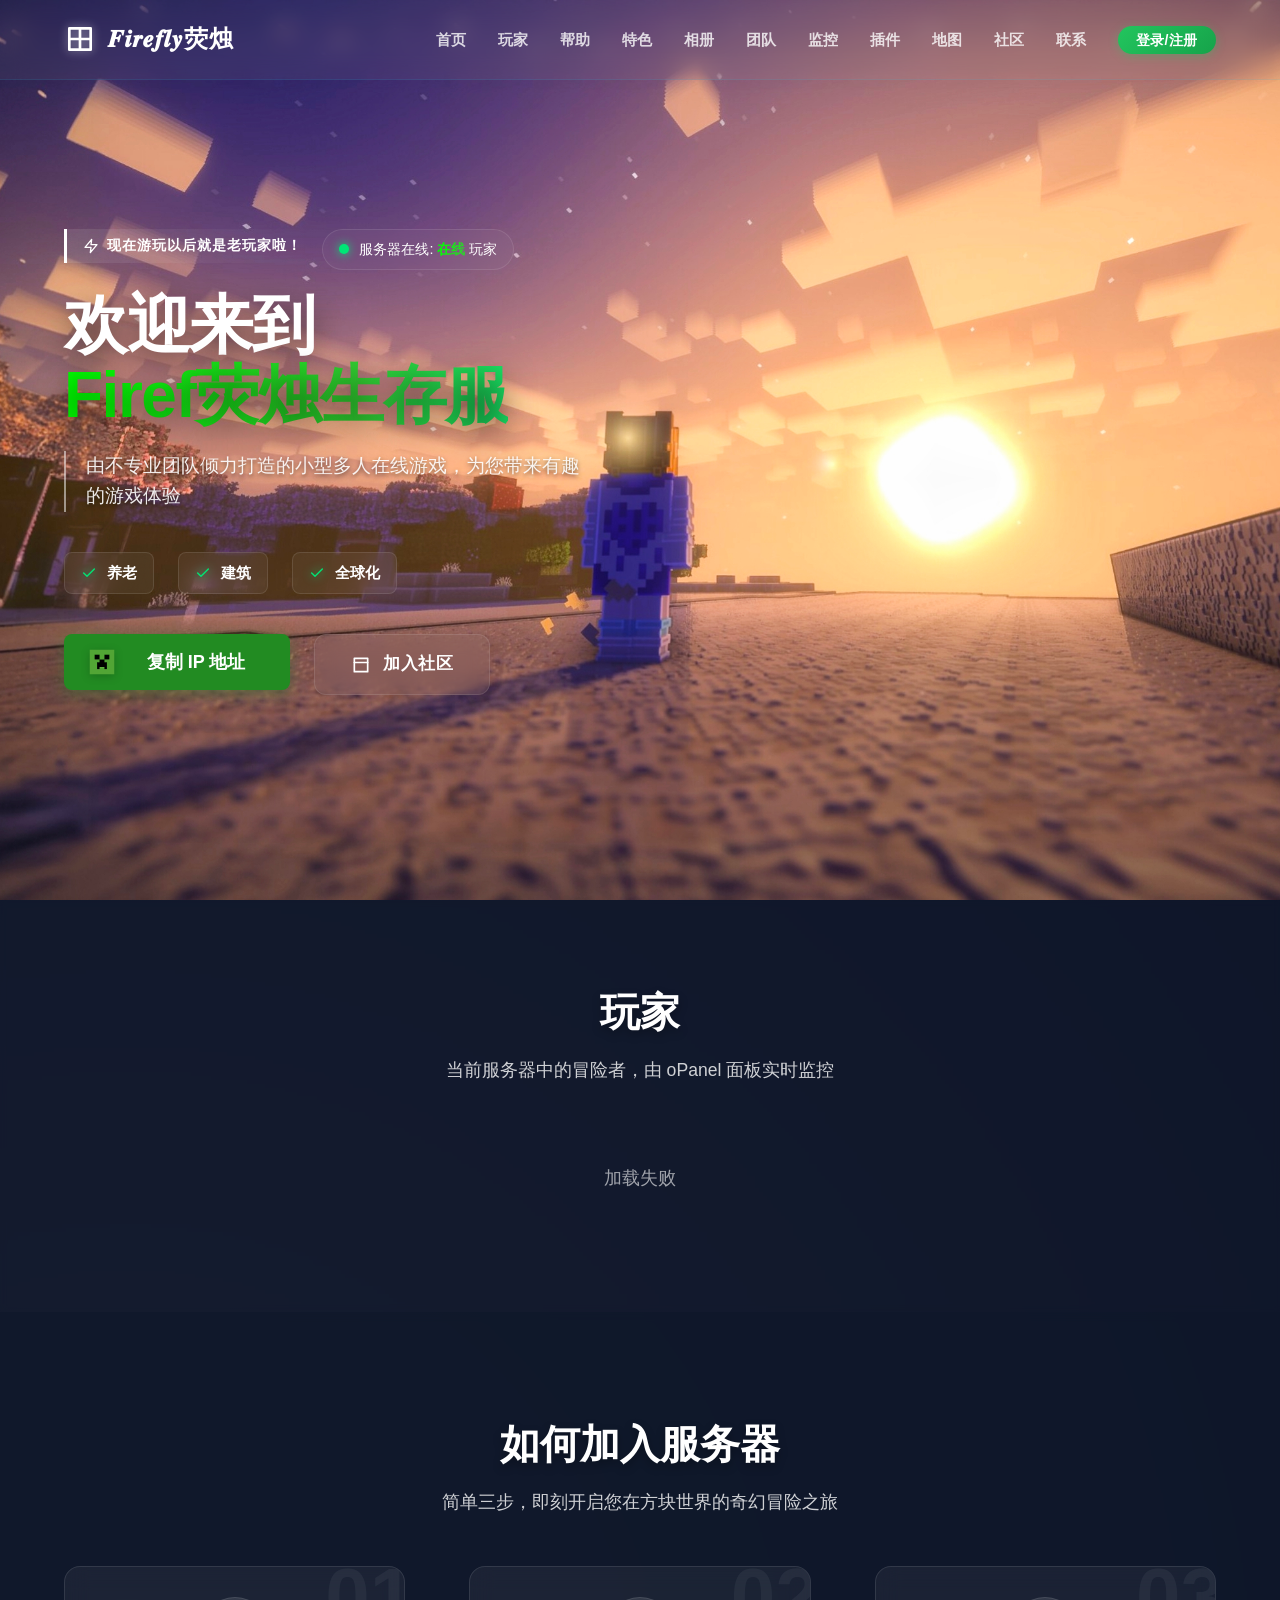
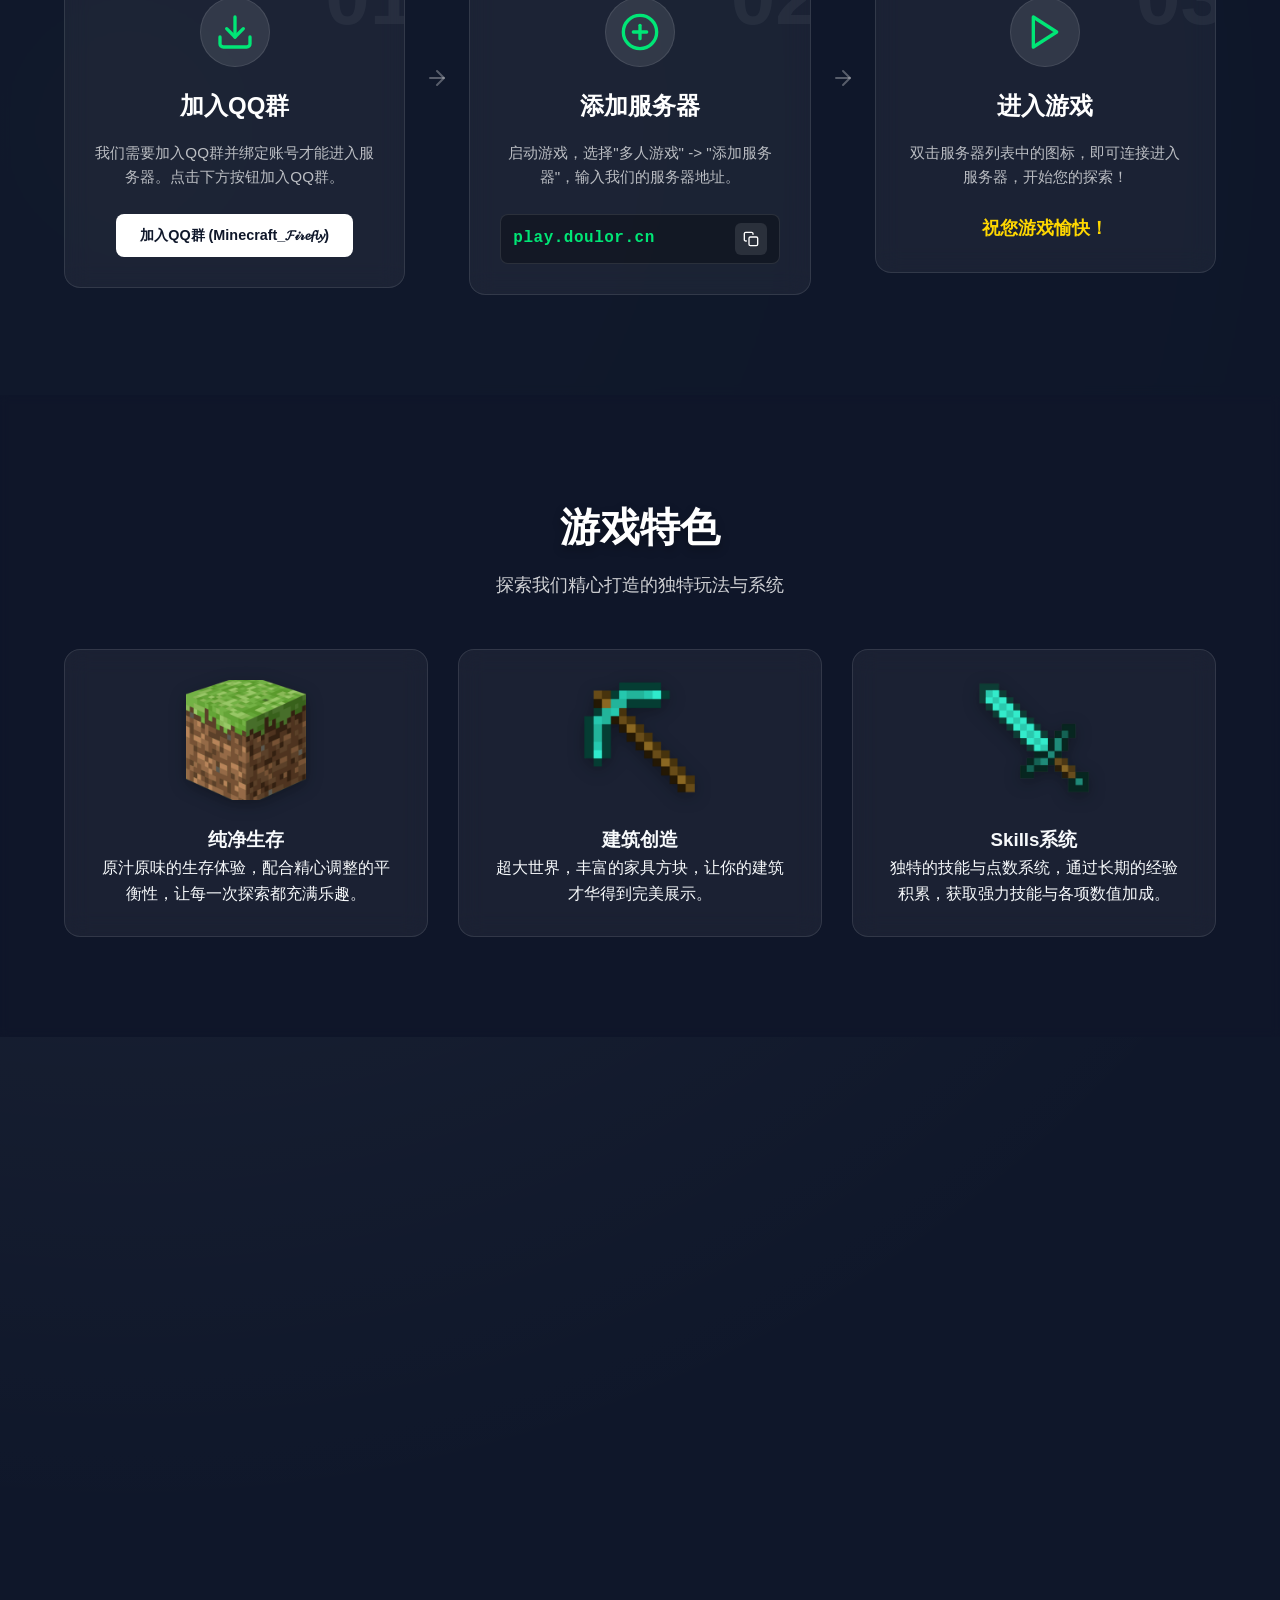
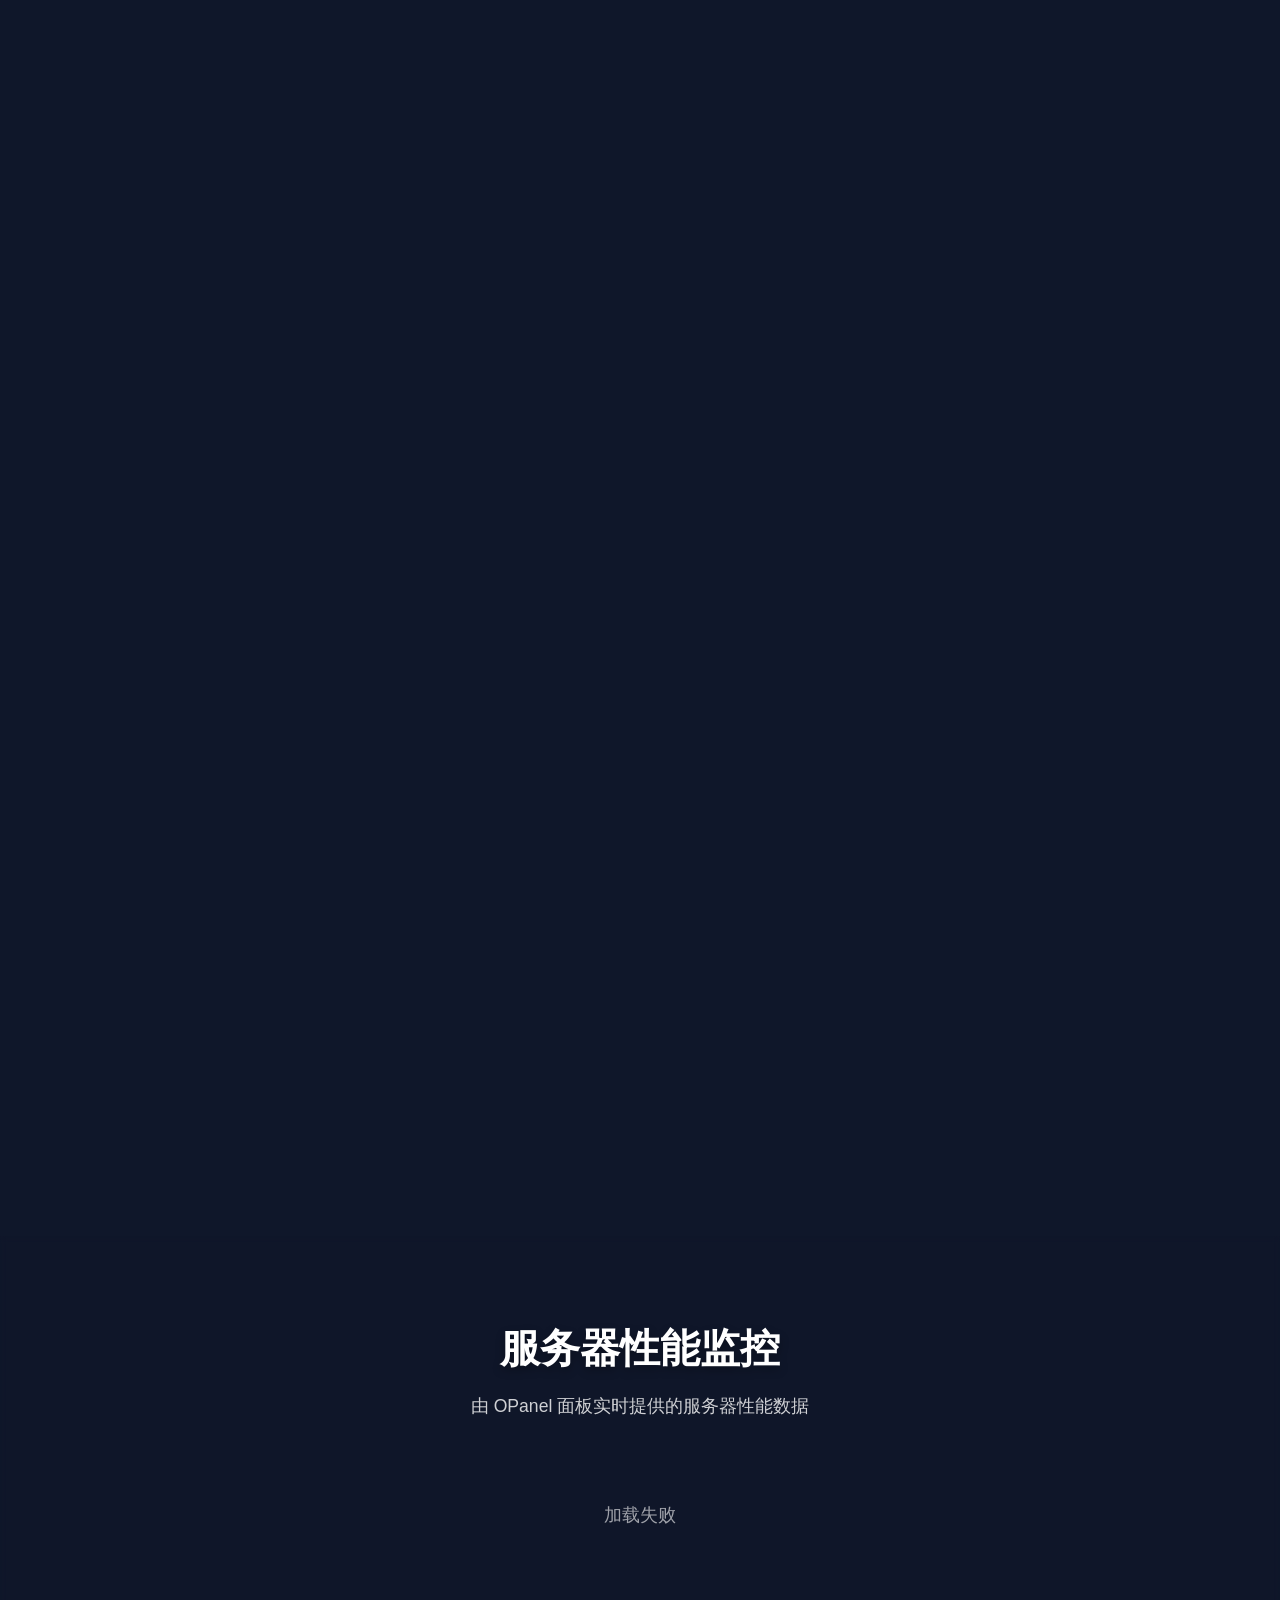
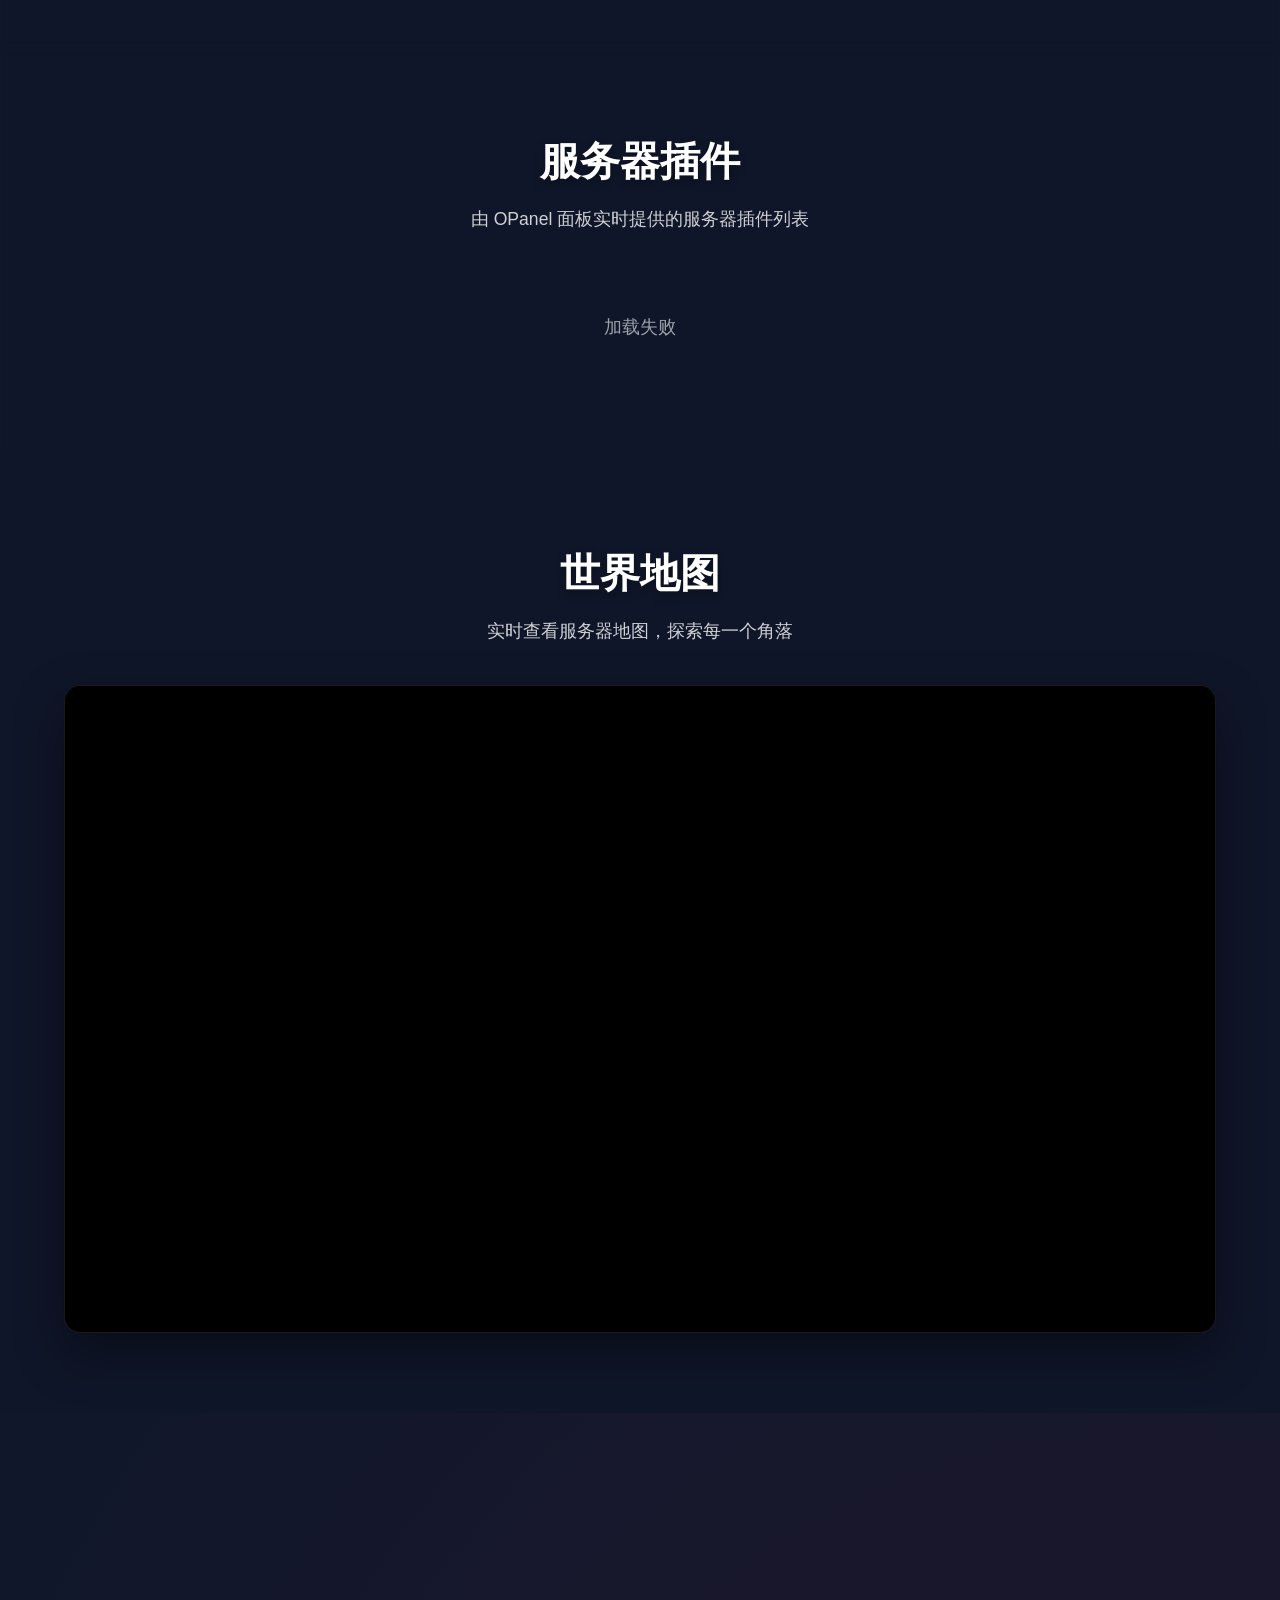
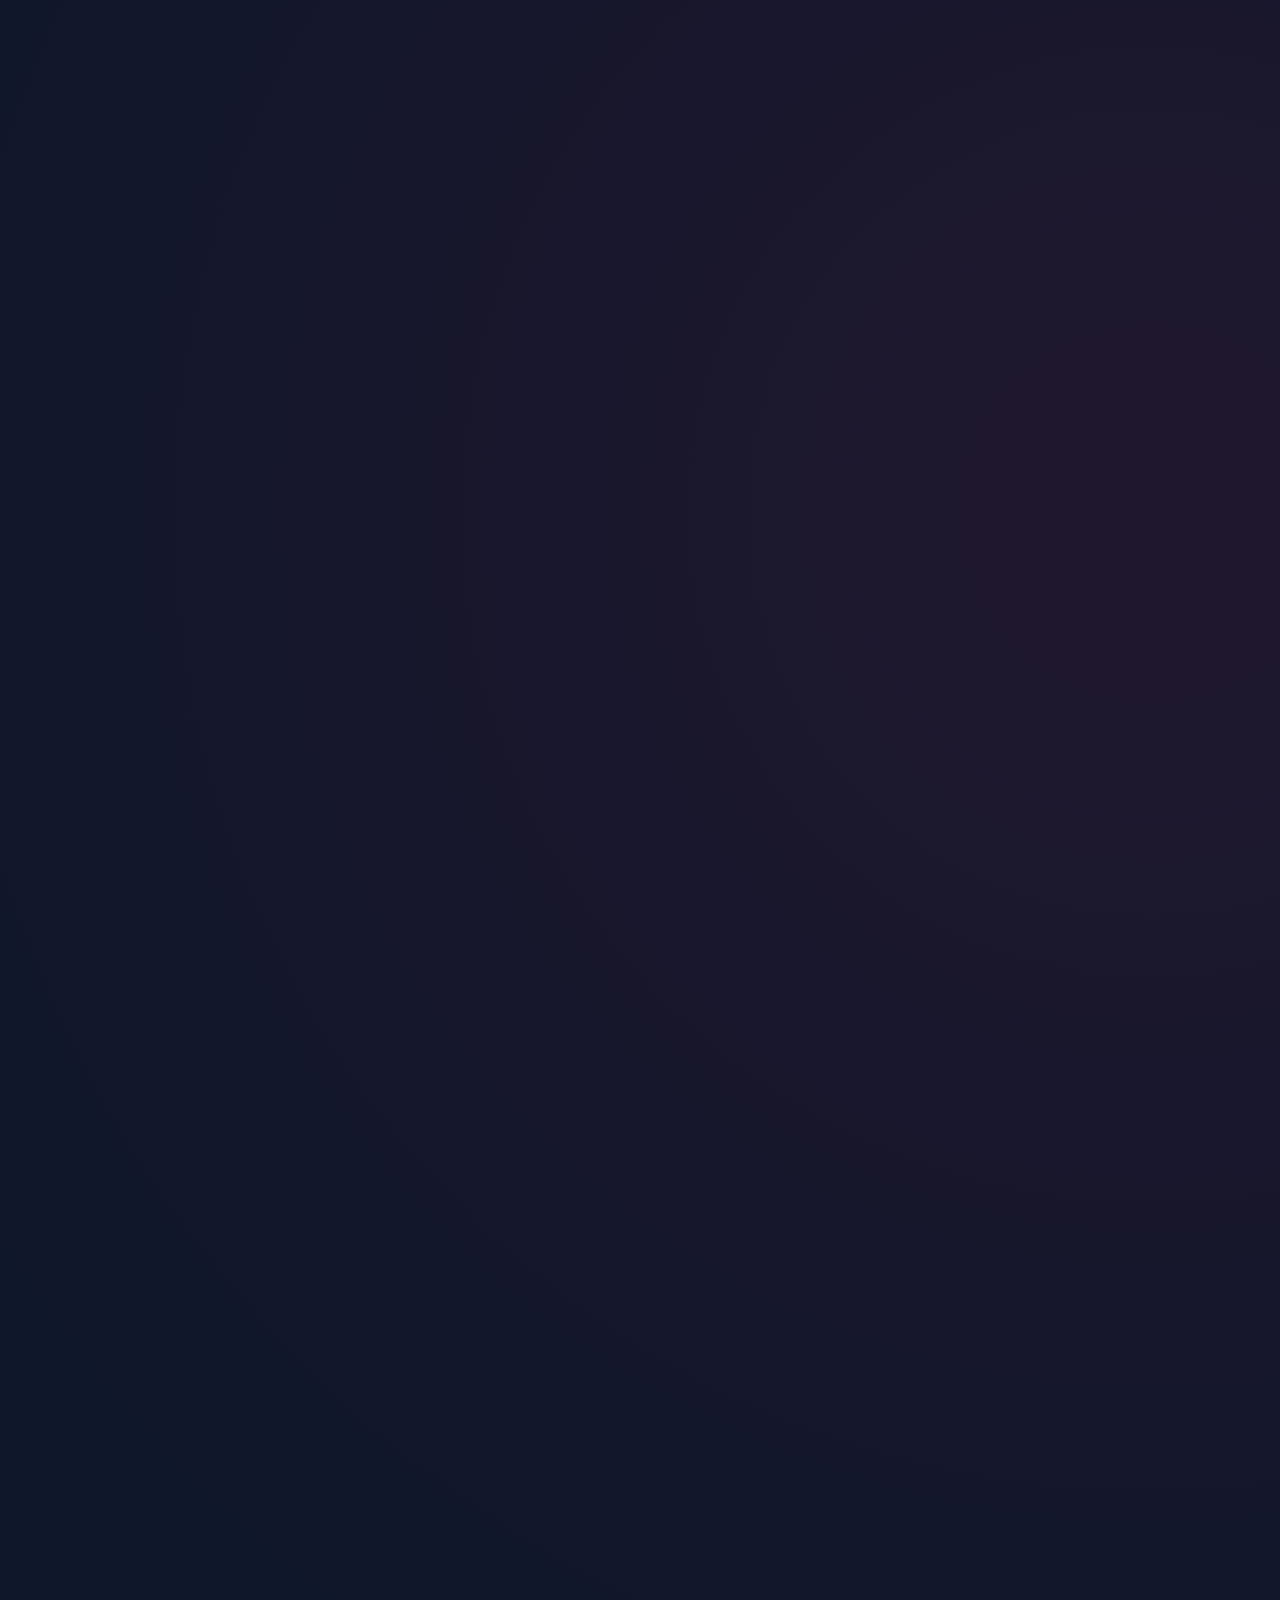
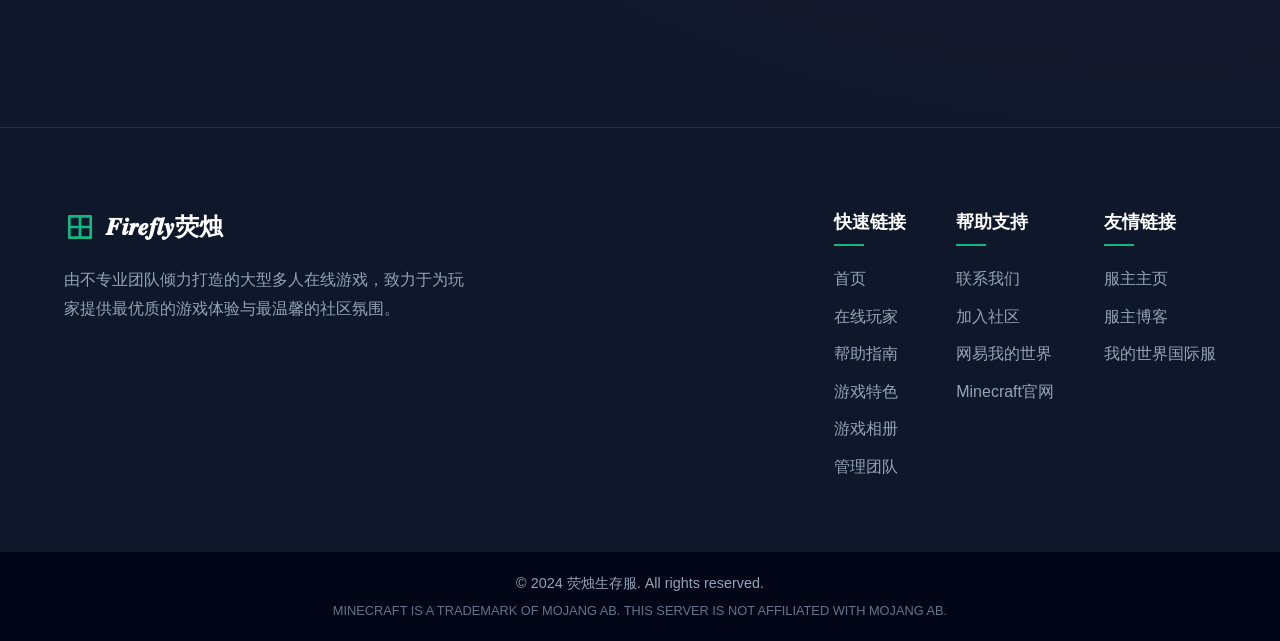
==== index.html @ 13a1450a "map" ====
<!DOCTYPE html>
<html lang="zh-CN">
<head>
    <meta charset="UTF-8">
    <meta name="viewport" content="width=device-width, initial-scale=1.0">
    <meta name="description" content="我的世界Firefly荧烛生存服 - 大型多人在线生存服务器，提供纯净生存、RPG冒险、建筑创造等多种玩法。稳定流畅，社区和谐，欢迎加入！Minecraft Survival Server.">
    <meta name="keywords" content="我的世界, Minecraft, 服务器, 生存服, RPG, 建筑, Firefly, MC, 游戏, 多人联机">
    <meta name="author" content="Firefly荧烛生存服团队">
    <meta name="robots" content="index, follow">
    <meta name="theme-color" content="#0f172a">

    <link rel="canonical" href="#">
    <!-- 二开请标注原作者小狐务器 -->
    <title>我的世界荧烛生存服 - 首页</title>
    <link rel="dns-prefetch" href="https://mc.163.com">
    <link rel="dns-prefetch" href="https://www.minecraft.net">
    <link rel="preload" href="style.css?v=2" as="style">
    <link rel="preload" href="script.js?v=2" as="script">
    <link rel="preload" href="./png/2025-10-09_13.22.19.jpg" as="image" fetchpriority="high">
    
    <link rel="stylesheet" href="style.css?v=2">
    
    <!-- Structured Data (JSON-LD) -->
    <script type="application/ld+json">
    {
      "@context": "https://schema.org",
      "@type": "VideoGame",
      "name": "我的世界Firefly荧烛生存服",
      "description": "大型多人在线生存服务器，提供纯净生存、RPG冒险、建筑创造等多种玩法。",
      "genre": ["Sandbox", "Survival", "RPG"],
      "gamePlatform": "PC",
      "applicationCategory": "Game",
      "operatingSystem": "Windows, macOS, Linux",
      "author": {
        "@type": "Organization",
        "name": "Firefly荧烛生存服团队",
        "url": "/"
      },
      "image": "./wj_Narcissa_3.png",
      "offers": {
        "@type": "Offer",
        "price": "0",
        "priceCurrency": "CNY",
        "availability": "https://schema.org/InStock"
      }
    }
    </script>
    <link rel="icon" type="image/svg+xml" href="data:image/svg+xml,<svg xmlns=%22http://www.w3.org/2000/svg%22 viewBox=%220 0 100 100%22><text y=%22.9em%22 font-size=%2290%22>🟩</text></svg>">
</head>
<body>
    <!-- SVG Sprite -->
    <svg xmlns="http://www.w3.org/2000/svg" style="display:none">
        <symbol id="icon-check" viewBox="0 0 24 24" fill="none" stroke="currentColor" stroke-width="2" stroke-linecap="round" stroke-linejoin="round"><path d="M20 6L9 17L4 12"/></symbol>
        <symbol id="icon-arrow-right" viewBox="0 0 24 24" fill="none" stroke="currentColor" stroke-width="2" stroke-linecap="round" stroke-linejoin="round"><path d="M5 12H19"/><path d="M12 5L19 12L12 19"/></symbol>
        <symbol id="icon-cube" viewBox="0 0 24 24" fill="none" stroke="currentColor" stroke-width="2" stroke-linecap="round" stroke-linejoin="round"><path d="M4 4H20V20H4V4Z"/><path d="M4 12H20"/><path d="M12 4V20"/></symbol>
    </svg>

    <!-- 导航栏 -->
    <nav class="navbar">
        <div class="container nav-container">
            <a href="#" class="logo" id="siteLogo">
                <svg class="logo-svg" width="32" height="32"><use href="#icon-cube"/></svg>
                <span class="logo-text">Firefly荧烛服务器</span>
            </a>
            
            <div class="hamburger">
                <span class="bar"></span>
                <span class="bar"></span>
                <span class="bar"></span>
            </div>

            <ul class="nav-links">
                <li><a href="#home">首页</a></li>
                <li><a href="#players">玩家</a></li>
                <li><a href="#help-docs">帮助</a></li>
                <li><a href="#features">特色</a></li>
                <li><a href="#gallery">相册</a></li>
                <li><a href="#team">团队</a></li>
                <li><a href="#monitor">监控</a></li>
                <li><a href="#plugins">插件</a></li>
                <li><a href="#world-map">地图</a></li>
                <li><a href="#community">社区</a></li>
                <li><a href="#contact">联系</a></li>
                <li><a href="javascript:void(0)" class="nav-register-btn" id="navRegisterBtn">登录/注册</a></li>
            </ul>
        </div>
    </nav>

    <!-- 区域 (首页) -->
    <header id="home" class="hero">
        <div class="container hero-container">
            <div class="hero-content">
                <!-- 顶部标签 -->
                <div class="hero-badge scroll-fade-up">
                    <svg width="16" height="16" viewBox="0 0 24 24" fill="none" xmlns="http://www.w3.org/2000/svg">
                        <path d="M13 2L3 14H12L11 22L21 10H12L13 2Z" stroke="currentColor" stroke-width="2" stroke-linecap="round" stroke-linejoin="round"/>
                    </svg>
                    现在游玩以后就是老玩家啦！
                </div>
                
                <!-- 在线状态指示器 (新增) -->
                <div class="server-status scroll-fade-up delay-200">
                    <span class="status-dot"></span>
                    <span class="status-text">服务器在线: <span class="highlight-green">加载中...</span> 玩家</span>
                </div>

                <!-- 主标题 -->
                <h1 class="scroll-fade-up delay-300">
                    欢迎来到<br>
                    <span class="highlight">Firefly荧烛生存服</span>
                </h1>
                
                <!-- 副标题 -->
                <p class="hero-subtitle scroll-fade-up delay-400">
                    由不专业团队倾力打造的小型多人在线游戏，为您带来有趣的游戏体验
                </p>

                <!-- 特性列表 -->
                <div class="hero-features scroll-fade-up delay-500">
                    <div class="h-feature"><svg width="16" height="16"><use href="#icon-check"/></svg>养老</div>
                    <div class="h-feature"><svg width="16" height="16"><use href="#icon-check"/></svg>建筑</div>
                    <div class="h-feature"><svg width="16" height="16"><use href="#icon-check"/></svg>全球化</div>
                </div>

                <!-- 按钮组 -->
                <div class="hero-buttons scroll-fade-up delay-600">
                    <input id="toggle" type="checkbox">
                    <label class="boton-minecraft" for="toggle">
                        <svg viewBox="0 0 32 32" height="24" width="24" xmlns="http://www.w3.org/2000/svg">
                            <path d="M30 2H2v28h28z" fill="#52a535"></path>
                            <path d="M24.4 13.2h-5.6v.47h5.6zm-5.6 8.4h-5.6v.47h5.6zm2.8 2.8h-2.8v.47h2.8zm-8.4 0h-2.8v.47h2.8zm0-11.2H7.6v.47h5.6z" fill="#86d562"></path>
                            <path d="M24.4 13.2V7.6h-5.6v5.6h-5.6V16h-2.8v8.4h2.8v-2.8h5.6v2.8h2.8V16h-2.8v-2.8zM13.2 7.6H7.6v5.6h5.6z"></path>
                            <path d="M24.4 7.6h-5.6v.47h5.6zm-5.6 5.6h-5.6v.47h5.6zm-5.6-5.6H7.6v.47h5.6zm0 8.4h-2.8v.47h2.8zm8.4 0h-2.8v.47h2.8z" fill="#2a641c"></path>
                        </svg>
                        <div class="texto-boton">
                            <span>复制 IP 地址</span>
                            <span>点击复制</span>
                            <span>已复制!</span>
                        </div>
                    </label>
                    <span id="server-ip">Play.Doulor.cn</span>
                    
                    <a href="#community" class="btn btn-secondary">
                        <svg width="20" height="20" viewBox="0 0 24 24" fill="none" stroke="currentColor" stroke-width="2" stroke-linecap="round" stroke-linejoin="round"><path d="M4 4H20V20H4V4Z"/><path d="M4 9H20"/></svg>
                        加入社区
                    </a>
                </div>
            </div>
        </div>
    </header>

    <!-- Players Section (来自 /open-api/players) -->
    <section id="players" class="server-info-section" data-bg="url('./png/background1.jpg')">
        <div class="container">
            <div class="section-header scroll-fade-up">
                <h2 class="section-title">玩家</h2>
                <p class="section-subtitle">当前服务器中的冒险者，由 oPanel 面板实时监控</p>
            </div>

            <div class="players-grid" id="playersGrid">
                <!-- 由 JavaScript 动态渲染 -->
                <div class="players-loading">加载中...</div>
            </div>
        </div>
    </section>


    <!-- Help Docs Section (How to Join) -->
    <section id="help-docs" class="help-section" data-bg="url('./png/9cca3afcca8c0a79eac6a39aad5d65ec.jpg')">
        <div class="container">
            <div class="section-header scroll-fade-up">
                <h2 class="section-title">如何加入服务器</h2>
                <p class="section-subtitle">简单三步，即刻开启您在方块世界的奇幻冒险之旅</p>
            </div>

            <div class="steps-container">
                <!-- Step 1 -->
                <div class="step-card scroll-fade-up delay-100">
                    <div class="step-number">01</div>
                    <div class="step-icon">
                        <svg width="40" height="40" viewBox="0 0 24 24" fill="none" xmlns="http://www.w3.org/2000/svg">
                            <path d="M21 15V19C21 19.5304 20.7893 20.0391 20.4142 20.4142C20.0391 20.7893 19.5304 21 19 21H5C4.46957 21 3.96086 20.7893 3.58579 20.4142C3.21071 20.0391 3 19.5304 3 19V15" stroke="currentColor" stroke-width="2" stroke-linecap="round" stroke-linejoin="round"/>
                            <path d="M7 10L12 15L17 10" stroke="currentColor" stroke-width="2" stroke-linecap="round" stroke-linejoin="round"/>
                            <path d="M12 15V3" stroke="currentColor" stroke-width="2" stroke-linecap="round" stroke-linejoin="round"/>
                        </svg>
                    </div>
                    <h3 class="step-title">加入QQ群</h3>
                    <p class="step-desc">我们需要加入QQ群并绑定账号才能进入服务器。点击下方按钮加入QQ群。</p>
                    <a href="#" class="btn-step">加入QQ群 (Minecraft_𝓕𝒾𝓇𝓮𝓯𝓵𝔂)</a>
                </div>

                <!-- Arrow 1 -->
                <div class="step-arrow scroll-fade-up delay-200"><svg width="24" height="24"><use href="#icon-arrow-right"/></svg></div>

                <!-- Step 2 -->
                <div class="step-card scroll-fade-up delay-300">
                    <div class="step-number">02</div>
                    <div class="step-icon">
                        <svg width="40" height="40" viewBox="0 0 24 24" fill="none" xmlns="http://www.w3.org/2000/svg">
                            <path d="M12 22C17.5228 22 22 17.5228 22 12C22 6.47715 17.5228 2 12 2C6.47715 2 2 6.47715 2 12C2 17.5228 6.47715 22 12 22Z" stroke="currentColor" stroke-width="2" stroke-linecap="round" stroke-linejoin="round"/>
                            <path d="M12 8V16" stroke="currentColor" stroke-width="2" stroke-linecap="round" stroke-linejoin="round"/>
                            <path d="M8 12H16" stroke="currentColor" stroke-width="2" stroke-linecap="round" stroke-linejoin="round"/>
                        </svg>
                    </div>
                    <h3 class="step-title">添加服务器</h3>
                    <p class="step-desc">启动游戏，选择“多人游戏” -> “添加服务器”，输入我们的服务器地址。</p>
                    <div class="server-address-box">
                        <span id="help-ip">Play.Doulor.cn</span>
                        <button class="copy-btn">
                            <svg width="16" height="16" viewBox="0 0 24 24" fill="none" xmlns="http://www.w3.org/2000/svg">
                                <rect x="9" y="9" width="13" height="13" rx="2" ry="2" stroke="currentColor" stroke-width="2" stroke-linecap="round" stroke-linejoin="round"/>
                                <path d="M5 15H4C3.46957 15 2.96086 14.7893 2.58579 14.4142C2.21071 14.0391 2 13.5304 2 13V4C2 3.46957 2.21071 2.96086 2.58579 2.58579C2.96086 2.21071 3.46957 2 4 2H13C13.5304 2 14.0391 2.21071 14.4142 2.58579C14.7893 2.96086 15 3.46957 15 4V5" stroke="currentColor" stroke-width="2" stroke-linecap="round" stroke-linejoin="round"/>
                            </svg>
                        </button>
                    </div>
                </div>

                <!-- Arrow 2 -->
                <div class="step-arrow scroll-fade-up delay-400"><svg width="24" height="24"><use href="#icon-arrow-right"/></svg></div>

                <!-- Step 3 -->
                <div class="step-card scroll-fade-up delay-500">
                    <div class="step-number">03</div>
                    <div class="step-icon">
                        <svg width="40" height="40" viewBox="0 0 24 24" fill="none" xmlns="http://www.w3.org/2000/svg">
                            <path d="M5 3L19 12L5 21V3Z" stroke="currentColor" stroke-width="2" stroke-linecap="round" stroke-linejoin="round"/>
                        </svg>
                    </div>
                    <h3 class="step-title">进入游戏</h3>
                    <p class="step-desc">双击服务器列表中的图标，即可连接进入服务器，开始您的探索！</p>
                    <span class="highlight-text">祝您游戏愉快！</span>
                </div>
            </div>
        </div>
    </section>

    <!-- Server Features Section -->
    <section id="features" class="features-section" data-bg="url('./png/7649e2dbc7044ee71743022dd2d51701.jpg')">
        <div class="container">
            <div class="section-header scroll-fade-up">
                <h2 class="section-title">游戏特色</h2>
                <p class="section-subtitle">探索我们精心打造的独特玩法与系统</p>
            </div>

            <div class="features-grid">
                <!-- Feature 1 -->
                <div class="feature-card scroll-fade-up delay-100">
                    <div class="feature-icon-wrapper">
                        <img src="[data-uri]" data-src="./egg/002.png" alt="生存冒险" class="feature-icon" loading="lazy">
                    </div>
                    <h3>纯净生存</h3>
                    <p>原汁原味的生存体验，配合精心调整的平衡性，让每一次探索都充满乐趣。</p>
                </div>

                <!-- Feature 2 -->
                <div class="feature-card scroll-fade-up delay-200">
                    <div class="feature-icon-wrapper">
                        <img src="[data-uri]" data-src="./egg/003.png" alt="RPG系统" class="feature-icon" loading="lazy">
                    </div>
                    <h3>RPG系统</h3>
                    <p>独特的职业与技能系统，挑战强大的副本BOSS，获取传说级装备。</p>
                </div>

                <!-- Feature 3 -->
                <div class="feature-card scroll-fade-up delay-300">
                    <div class="feature-icon-wrapper">
                        <img src="[data-uri]" data-src="./egg/001.png" alt="建筑创造" class="feature-icon" loading="lazy">
                    </div>
                    <h3>建筑创造</h3>
                    <p>超大领地保护，丰富的装饰性方块，让你的建筑才华得到完美展示。</p>
                </div>
            </div>
        </div>
    </section>
    <!-- Server Gallery Section -->
    <section id="gallery" class="gallery-section" data-bg="url('./png/f5ea0ca06bf5ac36704b7277536ab53d.jpg')">
        <div class="container">
            <div class="section-header scroll-fade-up">
                <h2 class="section-title">游戏截图</h2>
                <p class="section-subtitle">每一帧都是壁纸，记录我们在服务器的点点滴滴</p>
            </div>

            <div class="gallery-carousel-container">
                <div class="gallery-carousel-wrapper" id="galleryWrapper">
                    <img id="galleryImage" class="gallery-active-image" src="[data-uri]" data-src="./png/f5ea0ca06bf5ac36704b7277536ab53d.jpg" alt="Gallery Display" decoding="async">
                </div>
                
                <div class="gallery-controls">
                    <div class="gallery-text-content">
                        <p id="galleryDescription">建造庞大的定居点或简朴的土屋。这个世界由你尽情创造！</p>
                    </div>
                    <div class="gallery-nav-buttons">
                        <button class="nav-btn prev-btn" id="prevBtn">
                            <svg viewBox="0 0 24 24" width="24" height="24">
                                <path fill="currentColor" d="M20 11H7.83l5.59-5.59L12 4l-8 8 8 8 1.41-1.41L7.83 13H20v-2z"/>
                            </svg>
                        </button>
                        <button class="nav-btn next-btn" id="nextBtn">
                            <svg viewBox="0 0 24 24" width="24" height="24">
                                <path fill="currentColor" d="M12 4l-1.41 1.41L16.17 11H4v2h12.17l-5.58 5.59L12 20l8-8z"/>
                            </svg>
                        </button>
                    </div>
                </div>
            </div>
        </div>
    </section>

    <!-- Server Team Section -->
    <section id="team" class="team-section" data-bg="url('./png/achXdg.jpg')">
        <div class="container">
            <div class="section-header scroll-fade-up">
                <h2 class="section-title">管理团队</h2>
                <p class="section-subtitle">不专业的运营团队，致力于为您提供能玩的游戏体验</p>
            </div>

            <div class="team-carousel-container scroll-fade-up delay-200">
                <div class="team-carousel-wrapper" id="teamWrapper">
                    <!-- Team Member 1 -->
                    <div class="team-card">
                        <div class="team-avatar">
                            <img src="[data-uri]" data-src="./egg/cat.jpg" alt="服主头像" loading="lazy">
                        </div>
                        <h3 class="team-name">服主</h3>
                        <p class="team-role">Server Owner</p>
                        <p class="team-desc">负责服务器整体规划与运营，确保服务器长期稳定运行。</p>
                        <a href="#" class="team-contact-btn">联系我</a>
                    </div>
                    <!-- Team Member 2 -->
                    <div class="team-card">
                        <div class="team-avatar">
                            <img src="[data-uri]" data-src="./egg/cat2.jpg" alt="技术管理头像" loading="lazy">
                        </div>
                        <h3 class="team-name">技术管理</h3>
                        <p class="team-role">Technical Admin</p>
                        <p class="team-desc">负责插件配置、Bug修复及服务器性能优化。</p>
                        <a href="#" class="team-contact-btn">联系我</a>
                    </div>
                    <!-- Team Member 3 -->
                    <div class="team-card">
                        <div class="team-avatar">
                            <img src="[data-uri]" data-src="./egg/cat3.jpg" alt="社区巡查头像" loading="lazy">
                        </div>
                        <h3 class="team-name">社区巡查</h3>
                        <p class="team-role">Moderator</p>
                        <p class="team-desc">维护游戏秩序，处理玩家纠纷，营造良好社区氛围。</p>
                        <a href="#" class="team-contact-btn">联系我</a>
                    </div>
                    <!-- Team Member 4 -->
                    <div class="team-card">
                        <div class="team-avatar">
                            <img src="[data-uri]" data-src="./egg/dsb.JPG" alt="建筑师头像" loading="lazy">
                        </div>
                        <h3 class="team-name">建筑师</h3>
                        <p class="team-role">Builder</p>
                        <p class="team-desc">负责主城及公共设施的建筑设计与搭建。</p>
                        <a href="#" class="team-contact-btn">联系我</a>
                    </div>
                    <!-- Team Member 5-->
                    <div class="team-card">
                        <div class="team-avatar">
                            <img src="[data-uri]" data-src="./egg/dsb2.jpg" alt="外挂巡查头像" loading="lazy">
                        </div>
                        <h3 class="team-name">外挂巡查</h3>
                        <p class="team-role">Externals</p>
                        <p class="team-desc">专门负责巡查玩家是否使用外挂，确保游戏公平性。</p>
                        <a href="#" class="team-contact-btn">联系我</a>
                    </div>
                </div>
            </div>
        </div>
    </section>



    <!-- Monitor Section -->
    <section id="monitor" class="server-info-section" data-bg="url('./png/background1.jpg')">
        <div class="container">
            <div class="section-header scroll-fade-up">
                <h2 class="section-title">服务器性能监控</h2>
                <p class="section-subtitle">由 OPanel 面板实时提供的服务器性能数据</p>
            </div>

            <div class="monitor-grid" id="monitorGrid">
                <div class="players-loading">加载中...</div>
            </div>
        </div>
    </section>

    <!-- Plugins Section -->
    <section id="plugins" class="server-info-section" data-bg="url('./png/background1.jpg')">
        <div class="container">
            <div class="section-header scroll-fade-up">
                <h2 class="section-title">服务器插件</h2>
                <p class="section-subtitle">由 OPanel 面板实时提供的服务器插件列表</p>
            </div>

            <div class="plugins-grid" id="pluginsGrid">
                <div class="players-loading">加载中...</div>
            </div>
        </div>
    </section>

    <!-- World Map Section (Pl3xMap) -->
    <section id="world-map" class="map-section">
        <div class="container">
            <div class="section-header scroll-fade-up">
                <h2 class="section-title">世界地图</h2>
                <p class="section-subtitle">实时查看服务器地图，探索每一个角落</p>
            </div>
            <div class="map-container scroll-fade-up delay-200">
                <iframe src="/map/" class="map-iframe" loading="lazy" title="世界地图" allow="geolocation *"></iframe>
            </div>
        </div>
    </section>

    <!-- Join Community Section -->
    <section id="community" class="community-section" data-bg="url('./png/wj_Narcissa_3.png')">
        <div class="container">
            <div class="section-header scroll-fade-up">
                <h2 class="section-title">加入社区</h2>
                <p class="section-subtitle">加入我们的玩家交流群，获取最新资讯与福利</p>
            </div>

            <div class="community-grid">
                <!-- QQ Group Card -->
                <div class="community-card scroll-fade-up delay-100">
                    <div class="community-icon-wrapper">
                        <img src="[data-uri]" data-src="./png/QQ.png" alt="QQ群" class="community-icon-img" loading="lazy">
                    </div>
                    <h3>官方QQ群</h3>
                    <p>加入官方QQ群，与其他玩家交流，获取最新公告和活动信息</p>
                    <div class="qr-placeholder">
                        <img src="./png/https___qm.qq.com_q_PjxurIGsQC.png" alt="QQ群二维码" class="qr-image" loading="lazy">
                    </div>
                    <a href="#" class="community-btn qq-btn">加入QQ群</a>
                </div>

                <!-- Discord Card -->
                <div class="community-card scroll-fade-up delay-200">
                    <div class="community-icon-wrapper">
                        <img src="[data-uri]" data-src="./png/discord.png" alt="Discord服务器" class="community-icon-img" loading="lazy">
                    </div>
                    <h3>官方Discord服务器</h3>
                    <p>关注官方服务器，随时随地接收服务器的实时消息和福利活动</p>
                    <div class="qr-placeholder">
                        <img src="./png/https___discord.gg_PtRr6usx6V.png" alt="Discord服务器二维码" class="qr-image" loading="lazy">
                    </div>
                    <a href="https://discord.gg/PtRr6usx6V" target="_blank" rel="noopener noreferrer" class="community-btn wechat-btn">加入Discord服务器</a>
                </div>
            </div>
        </div>
    </section>

    <!-- Contact Support Section -->
    <section id="contact" class="contact-section" data-bg="url('./png/5e1e1be033cbd911e62327519886379f.jpg')">
        <div class="container">
            <div class="section-header scroll-fade-up">
                <h2 class="section-title">联系我们</h2>
                <p class="section-subtitle">有任何问题或建议？通过邮件直接联系服主</p>
            </div>

            <div class="contact-container scroll-fade-up delay-200">
                <div class="contact-grid">
                    <!-- Left Column: Email Rules -->
                    <div class="contact-rules">
                        <h3 class="rules-title">
                            <svg viewBox="0 0 24 24" width="24" height="24">
                                <path fill="currentColor" d="M12 2C6.48 2 2 6.48 2 12s4.48 10 10 10 10-4.48 10-10S17.52 2 12 2zm1 15h-2v-6h2v6zm0-8h-2V7h2v2z"/>
                            </svg>
                            邮件填写指南
                        </h3>
                        <ul class="rules-list">
                            <li>
                                <span class="rule-icon">1</span>
                                <span class="rule-text">请务必填写真实有效的<strong>邮箱地址</strong>，以便接收回复。</span>
                            </li>
                            <li>
                                <span class="rule-icon">2</span>
                                <span class="rule-text">标题请简明扼要，如“<strong>[Bug反馈]</strong> 交易系统金币丢失”。</span>
                            </li>
                            <li>
                                <span class="rule-icon">3</span>
                                <span class="rule-text">详细描述中请包含<strong>发生时间、坐标、复现步骤</strong>等信息。</span>
                            </li>
                            <li>
                                <span class="rule-icon">4</span>
                                <span class="rule-text">举报违规请提供<strong>截图或视频证据链接</strong>。</span>
                            </li>
                            <li>
                                <span class="rule-icon">5</span>
                                <span class="rule-text">处理时间通常为<strong>1-3个工作日</strong>，请耐心等待。</span>
                            </li>
                        </ul>
                        <div class="contact-note">
                            <p>注：此功能处于测试阶段，可能无法使用。</p>
                        </div>
                    </div>

                    <!-- Right Column: Contact Form -->
                    <form class="contact-form" id="contactForm">
                    <div class="form-group">
                        <label for="name">您的昵称</label>
                        <input type="text" id="name" name="name" placeholder="请输入游戏ID或昵称" required>
                    </div>
                    
                    <div class="form-group">
                        <label for="email">联系邮箱</label>
                        <input type="email" id="email" name="email" placeholder="用于接收回复的邮箱地址" required>
                    </div>
                    
                    <div class="form-group">
                        <label for="subject">主题</label>
                        <select id="subject" name="subject">
                            <option value="report">举报违规</option>
                            <option value="bug">Bug反馈</option>
                            <option value="appeal">封禁申诉</option>
                            <option value="suggestion">服务器建议</option>
                            <option value="other">其他事项</option>
                        </select>
                    </div>
                    
                    <div class="form-group">
                        <label for="message">详细内容</label>
                        <div class="msg-editor" id="msgEditor">
                            <textarea id="message" name="message" rows="5" placeholder="请详细描述您遇到的问题..." required></textarea>
                            <div class="upload-preview" id="uploadPreview"></div>
                            <div class="msg-editor-bar">
                                <input type="file" id="attachment" name="attachments" accept="image/jpeg,image/png,image/gif,image/webp" multiple>
                                <button type="button" class="attach-btn" id="uploadArea" aria-label="添加图片">
                                    <svg viewBox="0 0 24 24" width="18" height="18" fill="none" stroke="currentColor" stroke-width="2"><rect x="3" y="3" width="18" height="18" rx="2" ry="2"/><circle cx="8.5" cy="8.5" r="1.5"/><polyline points="21 15 16 10 5 21"/></svg>
                                    <span>添加图片</span>
                                </button>
                                <span class="attach-hint" id="attachHint">最多3张，每张≤5MB</span>
                            </div>
                        </div>
                    </div>
                    
                    <button type="submit" class="submit-btn">
                        <span>发送邮件</span>
                        <svg viewBox="0 0 24 24" width="20" height="20">
                            <path fill="currentColor" d="M2.01 21L23 12 2.01 3 2 10l15 2-15 2z"/>
                        </svg>
                    </button>
                </form>
            </div>
        </div>
    </div>
</section>

    <!-- Player Detail Modal -->
    <div class="modal-overlay" id="playerDetailModal">
        <div class="modal-container">
            <button class="modal-close" id="modalCloseBtn">&times;</button>
            <div class="modal-content" id="modalContent">
                <div class="modal-loading">加载中...</div>
            </div>
        </div>
    </div>

    <!-- Footer -->
    <footer class="footer" id="footer">
        <div class="container footer-container">
            <div class="footer-brand">
                <a href="#" class="footer-logo" id="footerLogo">
                    <svg class="footer-logo-svg" width="32" height="32"><use href="#icon-cube"/></svg>
                    <span class="footer-logo-text">Firefly荧烛服务器</span>
                </a>
                <p class="footer-desc">大型多人在线生存服务器，为您带来最优质的游戏体验。专业运营团队，稳定流畅，社区和谐。</p>
            </div>
            <div class="footer-links">
                <div class="footer-column">
                    <h4>快速链接</h4>
                    <ul>
                        <li><a href="#home">首页</a></li>
                        <li><a href="#players">在线玩家</a></li>
                        <li><a href="#help-docs">帮助指南</a></li>
                        <li><a href="#features">游戏特色</a></li>
                        <li><a href="#gallery">游戏相册</a></li>
                        <li><a href="#team">管理团队</a></li>
                    </ul>
                </div>
                <div class="footer-column">
                    <h4>帮助支持</h4>
                    <ul>
                        <li><a href="#contact">联系我们</a></li>
                        <li><a href="#community">加入社区</a></li>
                        <li><a href="https://mc.163.com" target="_blank" rel="noopener noreferrer">网易我的世界</a></li>
                        <li><a href="https://www.minecraft.net" target="_blank" rel="noopener noreferrer">Minecraft官网</a></li>
                    </ul>
                </div>
                <div class="footer-column">
                    <h4>友情链接</h4>
                    <ul id="footerFriendLinks">
                        <li><a href="https://www.example.com" target="_blank" rel="noopener noreferrer">示例链接</a></li>
                    </ul>
                </div>
            </div>
        </div>
        <div class="footer-bottom">
            <div class="container">
                <p>Copyright &copy; 2025 Firefly荧烛生存服. All rights reserved.</p>
                <p class="disclaimer">Minecraft is a trademark of Mojang AB. This server is not affiliated with Mojang AB.</p>
            </div>
        </div>
    </footer>

    <script src="script.js?v=2" defer></script>
</body>
</html>
---- style.css ----
:root {
    --bg-dark: #0f172a;
    --bg-card: rgba(255, 255, 255, 0.03);
    --primary-color: #ffffff;
    --primary-hover: #f1f5f9;
    --secondary-color: #e91e63;
    --secondary-hover: #d81b60;
    --accent-gold: #ffd700;
    --accent-green: #00e676;
    --text-main: #f8fafc;
    --text-muted: #cbd5e1;
    --glass-border: 1px solid rgba(255, 255, 255, 0.1);
    --glass-shadow: 0 8px 32px 0 rgba(0, 0, 0, 0.3);
    --container-width: 1200px;
    --nav-height: 80px;
    --transition: all 0.3s ease;
}

*, *::before, *::after { margin: 0; padding: 0; box-sizing: border-box; }
* { font-family: 'Segoe UI', 'Roboto', 'Helvetica Neue', sans-serif; }

html { scroll-behavior: smooth; scroll-padding-top: var(--nav-height); }

body {
    background-color: var(--bg-dark);
    color: var(--text-main);
    line-height: 1.6;
    overflow-x: hidden;
    background-image:
        radial-gradient(circle at 10% 20%, rgba(255, 255, 255, 0.08) 0%, transparent 20%),
        radial-gradient(circle at 90% 80%, rgba(233, 30, 99, 0.08) 0%, transparent 20%);
}

/* Scroll Animation */
.scroll-fade-up {
    opacity: 0;
    transform: translate3d(0, 30px, 0);
    transition: opacity 0.6s ease-out, transform 0.6s ease-out;
}
.scroll-fade-up.revealed { opacity: 1; transform: translate3d(0, 0, 0); }
.delay-100 { transition-delay: 0.1s; }
.delay-200 { transition-delay: 0.2s; }
.delay-300 { transition-delay: 0.3s; }
.delay-400 { transition-delay: 0.4s; }
.delay-500 { transition-delay: 0.5s; }
.delay-600 { transition-delay: 0.6s; }

@keyframes pulse-glow {
    0% { box-shadow: 0 0 0 0 rgba(255, 255, 255, 0.4); }
    70% { box-shadow: 0 0 0 10px rgba(255, 255, 255, 0); }
    100% { box-shadow: 0 0 0 0 rgba(255, 255, 255, 0); }
}

@keyframes rainbow-flow {
    0% { background-position: 0% 50%; }
    50% { background-position: 100% 50%; }
    100% { background-position: 0% 50%; }
}

a { text-decoration: none; color: inherit; }
ul { list-style: none; }

.container { max-width: var(--container-width); margin: 0 auto; padding: 0 24px; }

/* Navbar */
.navbar {
    height: var(--nav-height);
    position: fixed;
    top: 0; left: 0; width: 100%;
    z-index: 1000;
    background: rgba(255, 255, 255, 0.05);
    backdrop-filter: blur(12px);
    -webkit-backdrop-filter: blur(12px);
    border-bottom: 1px solid rgba(6, 204, 244, 0.1);
    transition: var(--transition);
}
.nav-container { height: 100%; display: flex; justify-content: space-between; align-items: center; }
.logo { display: flex; align-items: center; gap: 12px; font-size: 1.5rem; font-weight: 800; color: #fff; text-transform: uppercase; letter-spacing: 1px; }
.logo-svg { color: var(--primary-color); filter: drop-shadow(0 0 5px rgba(255, 255, 255, 0.5)); flex-shrink: 0; }
.logo-img { height: 40px; width: auto; max-width: 200px; object-fit: contain; filter: drop-shadow(0 0 5px rgba(255, 255, 255, 0.3)); }
.nav-links { display: flex; gap: 2rem; }
.nav-links a { font-size: 0.95rem; font-weight: 600; color: rgba(255, 255, 255, 0.8); transition: var(--transition); position: relative; padding: 5px 0; }
.nav-links a::after { content: ''; position: absolute; bottom: 0; left: 0; width: 0; height: 2px; background: var(--primary-color); transition: width 0.3s ease; box-shadow: 0 0 5px var(--primary-color); }
.nav-links a:hover { color: var(--primary-color); }
.nav-links a:hover::after { width: 100%; }
.nav-register-btn { background: linear-gradient(135deg, #22c55e, #16a34a) !important; color: #fff !important; padding: 6px 18px !important; border-radius: 20px; font-size: 0.88rem !important; font-weight: 600; letter-spacing: 0.5px; box-shadow: 0 2px 10px rgba(34, 197, 94, 0.35); transition: all 0.25s ease !important; cursor: pointer; }
.nav-register-btn:hover { background: linear-gradient(135deg, #16a34a, #15803d) !important; box-shadow: 0 4px 16px rgba(34, 197, 94, 0.5); transform: translateY(-1px); }
.nav-register-btn::after { display: none !important; }

/* Hero Section */
.hero {
    position: relative; height: 100vh; width: 100%;
    background: url('./png/2025-10-09_13.22.19.jpg');
    background-size: cover; background-position: center;
    display: flex; align-items: center; overflow: hidden;
}
.hero-container { width: 100%; display: flex; padding-top: var(--nav-height); position: relative; z-index: 2; }
.hero-content { max-width: 650px; }

.server-status {
    display: inline-flex; align-items: center; gap: 10px;
    background: var(--bg-card); backdrop-filter: blur(12px);
    border: var(--glass-border); padding: 8px 16px; border-radius: 50px;
    margin-bottom: 20px; font-size: 0.9rem; color: #fff;
}
.status-dot { width: 10px; height: 10px; background-color: var(--accent-green); border-radius: 50%; box-shadow: 0 0 10px var(--accent-green); animation: pulse-glow 2s infinite; }
.highlight-green { background: linear-gradient(90deg, #00ff00, #32cd32, #00fa9a, #98fb98); background-size: 300% 300%; -webkit-background-clip: text; background-clip: text; -webkit-text-fill-color: transparent; font-weight: 800; animation: rainbow-flow 4s ease infinite; }

.hero-badge { display: inline-flex; align-items: center; gap: 8px; background: linear-gradient(90deg, rgba(255, 255, 255, 0.1), rgba(255, 255, 255, 0)); border-left: 3px solid var(--primary-color); padding: 6px 16px; font-size: 0.85rem; color: var(--primary-color); margin-bottom: 16px; font-weight: 700; text-transform: uppercase; letter-spacing: 1px; }

.hero h1 { font-size: 4rem; line-height: 1.1; font-weight: 900; margin-bottom: 20px; letter-spacing: -1.5px; text-shadow: 0 10px 30px rgba(0,0,0,0.5); color: #ffffff; }
.hero h1 .highlight { background: linear-gradient(90deg, #00ff00, #32cd32, #00fa9a, #98fb98, #00ff7f, #adff2f, #7cfc00); background-size: 400% 400%; -webkit-background-clip: text; background-clip: text; -webkit-text-fill-color: transparent; display: inline-block; animation: rainbow-flow 5s ease infinite; }
.hero-subtitle { font-size: 1.2rem; color: rgba(255, 255, 255, 0.9); margin-bottom: 40px; max-width: 520px; border-left: 2px solid rgba(255, 255, 255, 0.5); padding-left: 20px; text-shadow: 0 2px 4px rgba(0,0,0,0.5); }

.hero-features { display: flex; gap: 24px; margin-bottom: 40px; }
.h-feature { display: flex; align-items: center; gap: 10px; color: #fff; font-size: 0.95rem; font-weight: 600; background: rgba(255, 255, 255, 0.05); padding: 8px 16px; border-radius: 8px; border: 1px solid rgba(255, 255, 255, 0.1); backdrop-filter: blur(10px); transition: var(--transition); }
.h-feature:hover { background: rgba(255, 255, 255, 0.15); border-color: rgba(255, 255, 255, 0.3); }
.h-feature svg { color: var(--accent-green); filter: drop-shadow(0 0 5px var(--accent-green)); }

/* Buttons */
.hero-buttons { display: flex; gap: 24px; margin-bottom: 56px; }
.btn { display: inline-flex; align-items: center; justify-content: center; gap: 12px; padding: 16px 36px; border-radius: 12px; font-weight: 700; font-size: 1.05rem; cursor: pointer; transition: var(--transition); border: none; text-transform: uppercase; letter-spacing: 0.5px; position: relative; overflow: hidden; }
.btn-primary { background: var(--primary-color); color: var(--bg-dark); box-shadow: 0 0 20px rgba(255, 255, 255, 0.3); }
.btn-primary:hover { background: var(--primary-hover); transform: translateY(-4px) scale(1.02); box-shadow: 0 0 40px rgba(255, 255, 255, 0.4); }
.btn-secondary { background: rgba(255, 255, 255, 0.05); color: #fff; border: 1px solid rgba(255, 255, 255, 0.1); backdrop-filter: blur(10px); }
.btn-secondary:hover { background: rgba(255, 255, 255, 0.15); border-color: var(--primary-color); transform: translateY(-4px); box-shadow: 0 0 20px rgba(0, 0, 0, 0.2); }

/* Minecraft Button */
.boton-minecraft { display: flex; align-items: center; gap: 10px; padding: 12px 24px; font-size: 18px; font-weight: bold; color: white; background-color: #228b22; border: none; border-radius: 8px; cursor: pointer; transition: background 0.3s, transform 0.1s, color 0.3s; position: relative; overflow: hidden; height: 56px; box-shadow: 0 4px 15px rgba(34, 139, 34, 0.4); }
.boton-minecraft:hover { background-color: #1a1a1a; transform: translateY(-2px); box-shadow: 0 6px 20px rgba(0, 0, 0, 0.4); border: 1px solid rgba(255, 255, 255, 0.1); }
.boton-minecraft:active { transform: scale(0.98); }
.boton-minecraft svg { width: 28px; height: 28px; transition: transform 0.3s; filter: drop-shadow(0 2px 4px rgba(0,0,0,0.2)); }
.boton-minecraft:hover svg { transform: scale(1.1) rotate(5deg); }

.texto-boton { position: relative; display: flex; justify-content: center; align-items: center; width: 140px; height: 24px; overflow: hidden; }
.texto-boton span { position: absolute; transition: opacity 0.3s ease-in-out, transform 0.3s ease-in-out; white-space: nowrap; }
.texto-boton span:first-child { opacity: 1; transform: translateY(0); }
.texto-boton span:nth-child(2), .texto-boton span:nth-child(3) { opacity: 0; transform: translateY(10px); }
.boton-minecraft:hover .texto-boton span:first-child { opacity: 0; transform: translateY(-10px); }
.boton-minecraft:hover .texto-boton span:nth-child(2) { opacity: 1; transform: translateY(0); }

#toggle { display: none; }
#toggle:checked + .boton-minecraft { background-color: #f0f0f0; color: #1a1a1a; box-shadow: inset 0 2px 5px rgba(0,0,0,0.1); }
#toggle:checked + .boton-minecraft svg path { fill: #228b22; }
#toggle:checked + .boton-minecraft .texto-boton span:first-child,
#toggle:checked + .boton-minecraft .texto-boton span:nth-child(2) { opacity: 0; transform: translateY(-10px); }
#toggle:checked + .boton-minecraft .texto-boton span:nth-child(3) { opacity: 1; transform: translateY(0); }

/* Section shared overlay pattern */
.specs-section, .features-section, .gallery-section, .team-section, .help-section, .server-info-section {
    position: relative; background-color: var(--bg-dark); background-attachment: fixed; background-size: cover; background-position: center; overflow: hidden;
}
.specs-section::before, .features-section::before, .gallery-section::before, .team-section::before, .help-section::before, .server-info-section::before {
    content: ''; position: absolute; top: 0; left: 0; width: 100%; height: 100%; z-index: 1;
}
.specs-section .container, .features-section .container, .gallery-section .container, .team-section .container, .help-section .container, .server-info-section .container { position: relative; z-index: 2; }

/* Specs Section */
.specs-section { padding: 60px 0; display: flex; align-items: center; content-visibility: auto; contain-intrinsic-size: auto 600px; }
.specs-section::before { background: rgba(15, 23, 42, 0.7); backdrop-filter: blur(3px); }
.specs-section .container { text-align: center; }

.section-header { margin-bottom: 40px; opacity: 0; transform: translate3d(0, 30px, 0); transition: opacity 0.6s ease, transform 0.6s ease; text-align: center; }
.section-header.revealed { opacity: 1; transform: translate3d(0, 0, 0); }
.section-title { font-size: 2.5rem; font-weight: 800; color: #fff; margin-bottom: 12px; text-shadow: 0 4px 10px rgba(0,0,0,0.3); }
.section-subtitle { font-size: 1.1rem; color: rgba(255, 255, 255, 0.8); max-width: 600px; margin: 0 auto; }

.specs-grid { display: grid; grid-template-columns: repeat(4, 1fr); gap: 20px; margin-top: 30px; }

.spec-card {
    background: rgba(255, 255, 255, 0.05); backdrop-filter: blur(12px); border: 1px solid rgba(255, 255, 255, 0.1);
    border-radius: 16px; padding: 24px 20px; text-align: center;
    transition: opacity 0.4s ease, transform 0.4s ease, background 0.3s ease, border-color 0.3s ease, box-shadow 0.3s ease;
    opacity: 0; transform: translate3d(0, 50px, 0); box-shadow: 0 10px 30px rgba(0,0,0,0.1);
    contain: layout style;
}
.spec-card.revealed { opacity: 1; transform: translate3d(0, 0, 0); }
.spec-card:nth-child(1) { transition-delay: 0.1s; }
.spec-card:nth-child(2) { transition-delay: 0.2s; }
.spec-card:nth-child(3) { transition-delay: 0.3s; }
.spec-card:nth-child(4) { transition-delay: 0.4s; }
.spec-card:hover { background: rgba(255, 255, 255, 0.1); transform: translateY(-8px) scale(1.02); border-color: rgba(255, 255, 255, 0.3); box-shadow: 0 20px 40px rgba(0,0,0,0.2), 0 0 20px rgba(255, 255, 255, 0.1); }

.spec-icon-wrapper { width: 80px; height: 80px; margin: 0 auto 10px; display: flex; align-items: center; justify-content: center; transition: var(--transition); }
.spec-card:hover .spec-icon-wrapper { transform: scale(1.1) rotate(5deg); }
.spec-icon-wrapper img { width: 72px; height: 72px; object-fit: contain; transition: var(--transition); filter: drop-shadow(0 4px 10px rgba(0,0,0,0.3)); }
.spec-card:hover .spec-icon-wrapper img { transform: scale(1.1); filter: drop-shadow(0 8px 15px rgba(0,0,0,0.4)); }
.spec-title { font-size: 1.2rem; font-weight: 700; margin-bottom: 8px; color: #fff; }
.spec-desc { font-size: 0.9rem; color: rgba(255, 255, 255, 0.7); margin-bottom: 16px; line-height: 1.4; }
.spec-value { font-size: 1rem; font-weight: 800; color: var(--accent-green); padding: 6px 12px; background: rgba(0, 230, 118, 0.1); border-radius: 6px; display: inline-block; border: 1px solid rgba(0, 230, 118, 0.3); }

/* Features Section */
.features-section { padding: 100px 0; content-visibility: auto; contain-intrinsic-size: auto 700px; }
.features-section::before { background: rgba(15, 23, 42, 0.6); backdrop-filter: blur(5px); }
.features-grid { display: grid; grid-template-columns: repeat(auto-fit, minmax(280px, 1fr)); gap: 30px; margin-top: 50px; }
.feature-card { background: rgba(255, 255, 255, 0.05); backdrop-filter: blur(12px); border: 1px solid rgba(255, 255, 255, 0.1); border-radius: 16px; padding: 30px; transition: var(--transition); display: flex; flex-direction: column; align-items: center; text-align: center; position: relative; overflow: hidden; contain: layout style; }
.feature-card:hover { transform: translateY(-10px); background: rgba(255, 255, 255, 0.1); border-color: rgba(255, 255, 255, 0.3); box-shadow: 0 15px 30px rgba(0,0,0,0.3); }
.feature-icon-wrapper { width: 120px; height: 120px; display: flex; align-items: center; justify-content: center; margin-bottom: 25px; transition: var(--transition); }
.feature-card:hover .feature-icon-wrapper { transform: rotate(5deg) scale(1.1); }
.feature-icon { width: 100%; height: 100%; object-fit: contain; transition: var(--transition); filter: drop-shadow(0 4px 8px rgba(0,0,0,0.3)); }
.feature-card:hover .feature-icon { filter: drop-shadow(0 8px 16px rgba(0, 188, 212, 0.4)); }

/* Gallery Section */
.gallery-section { padding: 100px 0; content-visibility: auto; contain-intrinsic-size: auto 800px; }
.gallery-section::before { background: rgba(15, 23, 42, 0.6); backdrop-filter: blur(5px); }
.gallery-carousel-container { max-width: 1000px; margin: 50px auto 0; position: relative; }
.gallery-carousel-wrapper { width: 100%; aspect-ratio: 16/9; border-radius: 16px; overflow: hidden; background: #000; box-shadow: 0 20px 50px rgba(0,0,0,0.5); position: relative; border: 1px solid rgba(255,255,255,0.1); }
.gallery-active-image { width: 100%; height: 100%; object-fit: cover; transition: opacity 0.3s ease-in-out; opacity: 1; }
.gallery-active-image.fade-out { opacity: 0; }
.gallery-controls { display: flex; justify-content: space-between; align-items: center; margin-top: 20px; padding: 0 10px; }
.gallery-text-content { color: rgba(255, 255, 255, 0.9); font-size: 1rem; max-width: 70%; line-height: 1.6; text-shadow: 0 2px 4px rgba(0,0,0,0.5); }
.gallery-nav-buttons { display: flex; gap: 15px; }
.nav-btn { width: 48px; height: 48px; border-radius: 50%; background: rgba(255, 255, 255, 0.1); border: 1px solid rgba(255, 255, 255, 0.2); color: white; cursor: pointer; display: flex; align-items: center; justify-content: center; transition: all 0.3s ease; backdrop-filter: blur(5px); }
.nav-btn:hover { background: var(--primary-color); color: var(--bg-dark); transform: scale(1.1); box-shadow: 0 0 15px rgba(255, 255, 255, 0.3); }
.nav-btn:active { transform: scale(0.95); }

/* Team Section */
.team-section { padding: 100px 0; content-visibility: auto; contain-intrinsic-size: auto 600px; }
.team-section::before { background: rgba(15, 23, 42, 0.7); backdrop-filter: blur(5px); }
.team-carousel-container { max-width: 100%; margin: 50px 0 0; position: relative; padding: 20px 0; overflow: hidden; mask-image: linear-gradient(to right, transparent, black 8%, black 92%, transparent); -webkit-mask-image: linear-gradient(to right, transparent, black 8%, black 92%, transparent); }
.team-carousel-wrapper { display: flex; gap: 30px; width: max-content; animation: team-scroll 30s linear infinite; }
.team-carousel-container:hover .team-carousel-wrapper { animation-play-state: paused; }
@keyframes team-scroll { 0% { transform: translateX(0); } 100% { transform: translateX(-50%); } }
.team-card { flex: 0 0 280px; width: 280px; min-width: 0; background: transparent; border: none; border-radius: 20px; padding: 40px 30px; text-align: center; transition: var(--transition); display: flex; flex-direction: column; align-items: center; }
.team-card:hover { transform: translateY(-10px); }
.team-avatar { width: 100px; height: 100px; border-radius: 50%; margin-bottom: 20px; overflow: hidden; border: 3px solid rgba(255, 255, 255, 0.2); box-shadow: 0 5px 15px rgba(0,0,0,0.2); transition: var(--transition); }
.team-avatar img { width: 100%; height: 100%; object-fit: cover; }
.team-card:hover .team-avatar { border-color: #4ade80; transform: scale(1.05); }
.team-name { font-size: 1.5rem; color: #fff; margin-bottom: 5px; }
.team-role { font-size: 0.9rem; color: #4ade80; letter-spacing: 1px; margin-bottom: 15px; font-weight: 600; }
.team-desc { font-size: 0.95rem; color: rgba(255, 255, 255, 0.7); line-height: 1.6; }

@keyframes fadeInUpBtn { to { opacity: 1; transform: translateY(0); } }
.team-contact-btn { display: inline-block; margin-top: 20px; padding: 10px 24px; background: #ffffff; color: #0f172a; font-weight: 700; text-decoration: none; border-radius: 30px; transition: all 0.3s ease; opacity: 0; transform: translateY(20px); animation: fadeInUpBtn 0.8s forwards 0.5s; box-shadow: 0 4px 6px rgba(0,0,0,0.1); }
.team-contact-btn:hover { transform: translateY(-3px) scale(1.05); box-shadow: 0 10px 20px rgba(255, 255, 255, 0.3); background: #f8fafc; }
/* Help Section */
.help-section { padding: 100px 0; content-visibility: auto; contain-intrinsic-size: auto 700px; }
.help-section::before { background: rgba(15, 23, 42, 0.85); backdrop-filter: blur(5px); }
.help-section .container { text-align: center; }
.steps-container { display: flex; justify-content: center; align-items: flex-start; gap: 20px; margin-top: 50px; flex-wrap: wrap; }
.step-card { background: rgba(255, 255, 255, 0.05); backdrop-filter: blur(12px); border: 1px solid rgba(255, 255, 255, 0.1); border-radius: 16px; padding: 30px; text-align: center; flex: 1; min-width: 280px; max-width: 350px; transition: var(--transition); position: relative; overflow: hidden; }
.step-card:hover { transform: translateY(-10px); background: rgba(255, 255, 255, 0.08); border-color: rgba(255, 255, 255, 0.3); box-shadow: 0 15px 30px rgba(0,0,0,0.2); }
.step-number { position: absolute; top: -10px; right: -10px; font-size: 5rem; font-weight: 900; color: rgba(255, 255, 255, 0.05); line-height: 1; z-index: 0; pointer-events: none; }
.step-icon { width: 70px; height: 70px; background: rgba(255, 255, 255, 0.1); border-radius: 50%; display: flex; align-items: center; justify-content: center; margin: 0 auto 20px; color: var(--accent-green); position: relative; z-index: 1; border: 1px solid rgba(255, 255, 255, 0.1); transition: var(--transition); }
.step-card:hover .step-icon { background: var(--accent-green); color: var(--bg-dark); transform: scale(1.1) rotate(10deg); box-shadow: 0 0 20px rgba(0, 230, 118, 0.4); }
.step-title { font-size: 1.5rem; font-weight: 700; color: #fff; margin-bottom: 15px; position: relative; z-index: 1; }
.step-desc { font-size: 0.95rem; color: rgba(255, 255, 255, 0.7); margin-bottom: 25px; line-height: 1.6; position: relative; z-index: 1; min-height: 48px; }
.btn-step { display: inline-block; padding: 10px 24px; background: var(--primary-color); color: var(--bg-dark); border-radius: 8px; font-weight: 700; font-size: 0.9rem; transition: var(--transition); border: none; cursor: pointer; text-decoration: none; position: relative; z-index: 1; }
.btn-step:hover { background: var(--primary-hover); transform: translateY(-2px); box-shadow: 0 5px 15px rgba(255, 255, 255, 0.2); }
.server-address-box { background: rgba(0, 0, 0, 0.3); border: 1px solid rgba(255, 255, 255, 0.1); border-radius: 8px; padding: 8px 12px; display: flex; align-items: center; justify-content: space-between; gap: 10px; position: relative; z-index: 1; }
#help-ip { font-family: 'Consolas', monospace; color: var(--accent-green); font-weight: 700; letter-spacing: 0.5px; }
.copy-btn { background: rgba(255, 255, 255, 0.1); border: none; color: #fff; width: 32px; height: 32px; border-radius: 6px; cursor: pointer; display: flex; align-items: center; justify-content: center; transition: var(--transition); }
.copy-btn:hover { background: var(--primary-color); color: var(--bg-dark); }
.highlight-text { display: block; font-weight: 700; color: var(--accent-gold); margin-top: 15px; font-size: 1.1rem; position: relative; z-index: 1; }
.step-arrow { display: flex; align-items: center; justify-content: center; color: rgba(255, 255, 255, 0.3); padding-top: 100px; }

/* Community Section */
.community-section { padding: 100px 0; position: relative; background-color: var(--bg-dark); background-attachment: fixed; background-size: cover; background-position: center; z-index: 1; content-visibility: auto; contain-intrinsic-size: auto 600px; }
.community-section::before { content: ''; position: absolute; top: 0; left: 0; width: 100%; height: 100%; background: rgba(0, 0, 0, 0.6); z-index: -1; }
.community-grid { display: grid; grid-template-columns: repeat(auto-fit, minmax(300px, 1fr)); gap: 40px; max-width: 900px; margin: 0 auto; }
.community-card { background: rgba(255, 255, 255, 0.05); backdrop-filter: blur(12px); -webkit-backdrop-filter: blur(12px); padding: 40px; border-radius: 20px; border: 1px solid rgba(255, 255, 255, 0.1); box-shadow: 0 8px 32px 0 rgba(0, 0, 0, 0.3); text-align: center; transition: var(--transition); display: flex; flex-direction: column; align-items: center; contain: layout style; }
.community-card:hover { transform: translateY(-10px); box-shadow: 0 15px 40px rgba(0, 0, 0, 0.4); background: rgba(255, 255, 255, 0.08); }
.community-icon-wrapper { width: 80px; height: 80px; display: flex; align-items: center; justify-content: center; margin-bottom: 20px; }
.community-icon-img { width: 100%; height: 100%; object-fit: contain; filter: drop-shadow(0 4px 8px rgba(0, 0, 0, 0.3)); transition: var(--transition); }
.community-card:hover .community-icon-img { transform: scale(1.1); }
.community-card h3 { font-size: 1.5rem; margin-bottom: 10px; color: #fff; }
.community-card p { color: #d1d5db; margin-bottom: 25px; line-height: 1.6; }
.qr-placeholder { width: 180px; height: 180px; background: rgba(0, 0, 0, 0.2); border: 2px dashed rgba(255, 255, 255, 0.2); border-radius: 10px; display: flex; flex-direction: column; align-items: center; justify-content: center; margin-bottom: 25px; color: #9ca3af; font-size: 0.9rem; gap: 10px; position: relative; overflow: hidden; }
.qr-code { width: 100%; height: 100%; position: absolute; top: 0; left: 0; background: linear-gradient(45deg, rgba(255,255,255,0.05) 25%, transparent 25%, transparent 50%, rgba(255,255,255,0.05) 50%, rgba(255,255,255,0.05) 75%, transparent 75%, transparent); background-size: 20px 20px; opacity: 0.5; }
.qr-image { width: 100%; height: 100%; object-fit: contain; display: block; }
.community-btn { padding: 12px 30px; border-radius: 30px; font-weight: 600; text-decoration: none; transition: var(--transition); display: inline-block; }
.qq-btn { background: #3b82f6; color: #fff; box-shadow: 0 4px 15px rgba(59, 130, 246, 0.3); }
.qq-btn:hover { background: #2563eb; transform: translateY(-2px); box-shadow: 0 8px 25px rgba(59, 130, 246, 0.5); }
.wechat-btn { background: #10b981; color: #fff; box-shadow: 0 4px 15px rgba(16, 185, 129, 0.3); }
.wechat-btn:hover { background: #059669; transform: translateY(-2px); box-shadow: 0 8px 25px rgba(16, 185, 129, 0.5); }

/* Contact Section */
.contact-section { padding: 100px 0; position: relative; background-color: var(--bg-dark); background-attachment: fixed; background-size: cover; background-position: center; z-index: 1; content-visibility: auto; contain-intrinsic-size: auto 700px; }
.contact-section::before { content: ''; position: absolute; top: 0; left: 0; width: 100%; height: 100%; background: rgba(0, 0, 0, 0.6); z-index: -1; }
.contact-container { max-width: 1000px; margin: 0 auto; background: rgba(255, 255, 255, 0.05); backdrop-filter: blur(12px); -webkit-backdrop-filter: blur(12px); padding: 40px; border-radius: 20px; border: 1px solid rgba(255, 255, 255, 0.1); box-shadow: 0 8px 32px 0 rgba(0, 0, 0, 0.3); }
.contact-grid { display: grid; grid-template-columns: 1fr 1fr; gap: 50px; align-items: start; }

/* Contact Rules */
.contact-rules { text-align: left; padding-right: 20px; border-right: 1px solid rgba(255, 255, 255, 0.1); height: 100%; }
.rules-title { font-size: 1.5rem; margin-bottom: 25px; color: #fff; display: flex; align-items: center; gap: 10px; }
.rules-title svg { color: #10b981; }
.rules-list { list-style: none; padding: 0; margin: 0; display: flex; flex-direction: column; gap: 20px; }
.rules-list li { display: flex; gap: 15px; align-items: flex-start; color: #d1d5db; font-size: 0.95rem; line-height: 1.6; }
.rule-icon { display: flex; align-items: center; justify-content: center; width: 24px; height: 24px; background: rgba(16, 185, 129, 0.2); color: #10b981; border-radius: 50%; font-size: 0.8rem; font-weight: bold; flex-shrink: 0; margin-top: 2px; }
.rule-text strong { color: #fff; font-weight: 600; }
.contact-note { margin-top: 30px; padding: 15px; background: rgba(239, 68, 68, 0.1); border-left: 3px solid #ef4444; border-radius: 4px; }
.contact-note p { margin: 0; color: #fca5a5; font-size: 0.85rem; }

/* Contact Form */
.contact-form { display: flex; flex-direction: column; gap: 20px; }
.form-group { display: flex; flex-direction: column; gap: 8px; text-align: left; }
.form-group label { color: #a0aec0; font-size: 0.9rem; font-weight: 500; margin-left: 4px; }
.form-group input, .form-group select, .form-group textarea { background: rgba(0, 0, 0, 0.3); border: 1px solid rgba(255, 255, 255, 0.1); border-radius: 10px; padding: 12px 16px; color: #fff; font-family: inherit; font-size: 1rem; transition: var(--transition); }
.form-group input:focus, .form-group select:focus, .form-group textarea:focus { outline: none; border-color: #10b981; background: rgba(0, 0, 0, 0.5); box-shadow: 0 0 0 3px rgba(16, 185, 129, 0.2); }
.form-group select option { background: #1a1a2e; color: #fff; }
.submit-btn { margin-top: 10px; background: linear-gradient(135deg, #10b981, #059669); color: #fff; border: none; padding: 14px 28px; border-radius: 10px; font-weight: 600; font-size: 1.1rem; cursor: pointer; transition: var(--transition); display: flex; align-items: center; justify-content: center; gap: 10px; position: relative; overflow: hidden; }
.submit-btn:hover { transform: translateY(-2px); box-shadow: 0 8px 20px rgba(16, 185, 129, 0.4); }
.submit-btn:active { transform: translateY(0); }

/* Footer */
.footer { background: #0f172a; color: #94a3b8; padding-top: 80px; border-top: 1px solid rgba(255, 255, 255, 0.1); }
.footer-container { display: flex; flex-wrap: wrap; justify-content: space-between; gap: 40px; padding-bottom: 60px; }
.footer-brand { flex: 1; min-width: 300px; }
.footer-logo { display: flex; align-items: center; gap: 10px; font-size: 1.5rem; font-weight: 700; color: #fff; text-decoration: none; margin-bottom: 20px; }
.footer-logo-svg { color: #10b981; flex-shrink: 0; }
.footer-logo-img { height: 32px; width: auto; max-width: 180px; object-fit: contain; filter: drop-shadow(0 0 4px rgba(255, 255, 255, 0.2)); }
.footer-desc { line-height: 1.8; max-width: 400px; }
.footer-links { display: flex; flex-wrap: wrap; gap: 50px; }
.footer-column h4 { color: #fff; font-size: 1.1rem; margin-bottom: 20px; position: relative; padding-bottom: 10px; }
.footer-column h4::after { content: ''; position: absolute; bottom: 0; left: 0; width: 30px; height: 2px; background: #10b981; }
.footer-column ul { list-style: none; padding: 0; }
.footer-column ul li { margin-bottom: 12px; }
.footer-column ul li a { color: #94a3b8; text-decoration: none; transition: var(--transition); }
.footer-column ul li a:hover { color: #10b981; padding-left: 5px; }
.footer-bottom { background: #020617; padding: 20px 0; text-align: center; font-size: 0.9rem; border-top: 1px solid rgba(255, 255, 255, 0.05); }
.disclaimer { color: #64748b; font-size: 0.8rem; margin-top: 5px; text-transform: uppercase; }

/* ========== Server Info Section (oPanel API) ========== */
.server-info-section {
    padding: 80px 0;
}
.server-info-section::before {
    background: rgba(15, 23, 42, 0.6);
    backdrop-filter: blur(3px);
    pointer-events: none;
}
.server-info-section .container { position: relative; z-index: 2; }

.server-info-grid {
    display: grid;
    grid-template-columns: repeat(3, 1fr);
    gap: 16px;
    margin-top: 30px;
}

.info-card {
    background: rgba(255, 255, 255, 0.04);
    backdrop-filter: blur(8px);
    border: 1px solid rgba(255, 255, 255, 0.08);
    border-radius: 12px;
    padding: 20px 18px;
    transition: all 0.3s ease;
}
.info-card:hover {
    background: rgba(255, 255, 255, 0.07);
    border-color: rgba(255, 255, 255, 0.2);
    transform: translateY(-3px);
    box-shadow: 0 10px 25px rgba(0,0,0,0.15);
}
.info-card-wide {
    grid-column: 1 / -1;
}

.info-card-header {
    display: flex;
    align-items: center;
    gap: 8px;
    color: rgba(255, 255, 255, 0.6);
    font-size: 0.85rem;
    font-weight: 600;
    text-transform: uppercase;
    letter-spacing: 0.5px;
    margin-bottom: 12px;
}
.info-card-header svg {
    color: var(--accent-green);
    flex-shrink: 0;
}

.info-value {
    font-size: 1.1rem;
    font-weight: 700;
    color: #fff;
    word-break: break-all;
}
.info-cpu {
    font-size: 0.95rem;
    line-height: 1.5;
}

.info-motd {
    font-family: 'Consolas', 'Courier New', monospace;
    font-size: 1.05rem;
    color: var(--accent-green);
    line-height: 1.6;
    white-space: pre-wrap;
    word-break: break-all;
    background: rgba(0, 0, 0, 0.2);
    border-radius: 6px;
    padding: 12px 14px;
    border: 1px solid rgba(255, 255, 255, 0.06);
}

/* ========== Players Grid Section ========== */
.players-grid {
    display: grid;
    grid-template-columns: repeat(auto-fill, minmax(280px, 1fr));
    gap: 16px;
    margin-top: 30px;
}

.players-loading {
    grid-column: 1 / -1;
    text-align: center;
    padding: 40px;
    color: rgba(255, 255, 255, 0.6);
    font-size: 1.1rem;
}

.player-card {
    background: rgba(255, 255, 255, 0.04);
    backdrop-filter: blur(8px);
    border: 1px solid rgba(255, 255, 255, 0.08);
    border-radius: 12px;
    padding: 18px 20px;
    display: flex;
    align-items: center;
    gap: 16px;
    transition: all 0.3s ease;
}
.player-card:hover {
    background: rgba(255, 255, 255, 0.07);
    border-color: rgba(255, 255, 255, 0.2);
    transform: translateY(-3px);
    box-shadow: 0 10px 25px rgba(0,0,0,0.15);
}

.player-avatar {
    width: 48px;
    height: 48px;
    border-radius: 50%;
    background: rgba(255, 255, 255, 0.06);
    flex-shrink: 0;
    overflow: hidden;
    border: 2px solid rgba(255, 255, 255, 0.1);
    transition: border-color 0.3s ease;
}
.player-avatar img {
    width: 100%;
    height: 100%;
    object-fit: cover;
    display: block;
}
.player-card:hover .player-avatar {
    border-color: var(--accent-green);
}

.player-info {
    flex: 1;
    min-width: 0;
}

.player-name {
    font-size: 1.05rem;
    font-weight: 700;
    color: #fff;
    white-space: nowrap;
    overflow: hidden;
    text-overflow: ellipsis;
}

.player-meta {
    display: flex;
    align-items: center;
    gap: 10px;
    margin-top: 4px;
    flex-wrap: wrap;
}

.player-status-badge {
    display: inline-flex;
    align-items: center;
    gap: 4px;
    font-size: 0.78rem;
    font-weight: 600;
    padding: 2px 10px;
    border-radius: 20px;
    letter-spacing: 0.3px;
}
.player-status-badge.online {
    background: rgba(0, 230, 118, 0.15);
    color: var(--accent-green);
    border: 1px solid rgba(0, 230, 118, 0.3);
}
.player-status-badge.offline {
    background: rgba(239, 68, 68, 0.15);
    color: #ef4444;
    border: 1px solid rgba(239, 68, 68, 0.3);
}

.player-gamemode-badge {
    display: inline-flex;
    align-items: center;
    gap: 4px;
    font-size: 0.78rem;
    font-weight: 600;
    padding: 2px 10px;
    border-radius: 20px;
    letter-spacing: 0.3px;
    background: rgba(59, 130, 246, 0.15);
    color: #60a5fa;
    border: 1px solid rgba(59, 130, 246, 0.3);
}

.player-ban-badge {
    display: inline-flex;
    align-items: center;
    gap: 4px;
    font-size: 0.78rem;
    font-weight: 600;
    padding: 2px 10px;
    border-radius: 20px;
    letter-spacing: 0.3px;
    background: rgba(239, 68, 68, 0.15);
    color: #ef4444;
    border: 1px solid rgba(239, 68, 68, 0.3);
}

.player-ban-reason {
    margin-top: 4px;
    font-size: 0.8rem;
    color: rgba(239, 68, 68, 0.8);
    white-space: nowrap;
    overflow: hidden;
    text-overflow: ellipsis;
}

/* Mobile: stack cards */
@media (max-width: 768px) {
    .players-grid {
        grid-template-columns: 1fr;
        gap: 12px;
    }
}

/* ========== Player Detail Modal ========== */
.modal-overlay {
    display: none;
    position: fixed;
    top: 0; left: 0; width: 100%; height: 100%;
    background: rgba(0, 0, 0, 0.7);
    backdrop-filter: blur(6px);
    z-index: 2000;
    align-items: center;
    justify-content: center;
    padding: 20px;
}
.modal-overlay.active {
    display: flex;
}
.modal-container {
    background: rgba(15, 23, 42, 0.95);
    border: 1px solid rgba(255, 255, 255, 0.15);
    border-radius: 20px;
    padding: 40px;
    max-width: 480px;
    width: 100%;
    position: relative;
    box-shadow: 0 20px 60px rgba(0, 0, 0, 0.5);
    animation: modalFadeIn 0.3s ease;
}
@keyframes modalFadeIn {
    from { opacity: 0; transform: scale(0.95) translateY(10px); }
    to { opacity: 1; transform: scale(1) translateY(0); }
}
.modal-close {
    position: absolute;
    top: 16px;
    right: 20px;
    background: none;
    border: none;
    color: rgba(255, 255, 255, 0.5);
    font-size: 2rem;
    cursor: pointer;
    transition: color 0.3s ease;
    line-height: 1;
}
.modal-close:hover {
    color: #fff;
}
.modal-loading {
    text-align: center;
    padding: 40px;
    color: rgba(255, 255, 255, 0.6);
    font-size: 1.1rem;
}
.modal-player-header {
    display: flex;
    align-items: center;
    gap: 20px;
    margin-bottom: 24px;
}
.modal-player-avatar {
    width: 80px;
    height: 80px;
    border-radius: 50%;
    overflow: hidden;
    border: 3px solid rgba(255, 255, 255, 0.15);
    flex-shrink: 0;
}
.modal-player-avatar img {
    width: 100%;
    height: 100%;
    object-fit: cover;
    display: block;
}
.modal-player-name {
    font-size: 1.8rem;
    font-weight: 800;
    color: #fff;
}
.modal-player-uuid {
    font-size: 0.8rem;
    color: rgba(255, 255, 255, 0.4);
    font-family: 'Consolas', monospace;
    word-break: break-all;
    margin-top: 4px;
}
.modal-details {
    display: flex;
    flex-direction: column;
    gap: 12px;
}
.modal-detail-row {
    display: flex;
    justify-content: space-between;
    align-items: center;
    padding: 12px 16px;
    background: rgba(255, 255, 255, 0.04);
    border-radius: 10px;
    border: 1px solid rgba(255, 255, 255, 0.06);
}
.modal-detail-label {
    font-size: 0.9rem;
    color: rgba(255, 255, 255, 0.6);
    font-weight: 500;
}
.modal-detail-value {
    font-size: 0.95rem;
    font-weight: 700;
    color: #fff;
}
.modal-detail-value.online {
    color: var(--accent-green);
}
.modal-detail-value.offline {
    color: #ef4444;
}
.modal-detail-value.banned {
    color: #ef4444;
}
.modal-detail-value.not-banned {
    color: var(--accent-green);
}
.modal-ban-reason {
    margin-top: 8px;
    padding: 10px 14px;
    background: rgba(239, 68, 68, 0.1);
    border: 1px solid rgba(239, 68, 68, 0.3);
    border-radius: 8px;
    color: #fca5a5;
    font-size: 0.9rem;
    line-height: 1.5;
}

/* ========== Plugins Grid ========== */
.plugins-grid {
    display: grid;
    grid-template-columns: repeat(auto-fill, minmax(320px, 1fr));
    gap: 16px;
    margin-top: 30px;
}
.plugin-card {
    background: rgba(255, 255, 255, 0.04);
    backdrop-filter: blur(8px);
    border: 1px solid rgba(255, 255, 255, 0.08);
    border-radius: 12px;
    padding: 20px;
    transition: all 0.3s ease;
    display: flex;
    flex-direction: column;
    gap: 8px;
}
.plugin-card:hover {
    background: rgba(255, 255, 255, 0.07);
    border-color: rgba(255, 255, 255, 0.2);
    transform: translateY(-3px);
    box-shadow: 0 10px 25px rgba(0,0,0,0.15);
}
.plugin-header {
    display: flex;
    align-items: flex-start;
    justify-content: space-between;
    gap: 12px;
}
.plugin-name {
    font-size: 1.1rem;
    font-weight: 700;
    color: #fff;
    word-break: break-word;
}
.plugin-version {
    font-size: 0.8rem;
    color: rgba(255, 255, 255, 0.5);
    font-family: 'Consolas', monospace;
    white-space: nowrap;
}
.plugin-description {
    font-size: 0.9rem;
    color: rgba(255, 255, 255, 0.7);
    line-height: 1.5;
}
.plugin-authors {
    font-size: 0.85rem;
    color: rgba(255, 255, 255, 0.5);
}
.plugin-authors span {
    color: rgba(255, 255, 255, 0.7);
}
.plugin-meta {
    display: flex;
    align-items: center;
    gap: 10px;
    flex-wrap: wrap;
    margin-top: 4px;
}
.plugin-status-badge {
    display: inline-flex;
    align-items: center;
    gap: 4px;
    font-size: 0.78rem;
    font-weight: 600;
    padding: 2px 10px;
    border-radius: 20px;
    letter-spacing: 0.3px;
}
.plugin-status-badge.enabled {
    background: rgba(0, 230, 118, 0.15);
    color: var(--accent-green);
    border: 1px solid rgba(0, 230, 118, 0.3);
}
.plugin-status-badge.disabled {
    background: rgba(239, 68, 68, 0.15);
    color: #ef4444;
    border: 1px solid rgba(239, 68, 68, 0.3);
}
.plugin-size {
    font-size: 0.78rem;
    color: rgba(255, 255, 255, 0.5);
    font-family: 'Consolas', monospace;
}
.plugin-website {
    font-size: 0.85rem;
    color: #60a5fa;
    text-decoration: none;
    transition: color 0.3s ease;
}
.plugin-website:hover {
    color: #93c5fd;
    text-decoration: underline;
}

/* ========== Monitor Grid ========== */
.monitor-grid {
    display: grid;
    grid-template-columns: repeat(3, 1fr);
    gap: 20px;
    margin-top: 30px;
}
.monitor-card {
    background: rgba(255, 255, 255, 0.04);
    backdrop-filter: blur(8px);
    border: 1px solid rgba(255, 255, 255, 0.08);
    border-radius: 16px;
    padding: 28px 24px;
    text-align: center;
    transition: all 0.3s ease;
}
.monitor-card:hover {
    background: rgba(255, 255, 255, 0.07);
    border-color: rgba(255, 255, 255, 0.2);
    transform: translateY(-3px);
    box-shadow: 0 10px 25px rgba(0,0,0,0.15);
}
.monitor-card-icon {
    width: 48px;
    height: 48px;
    margin: 0 auto 12px;
    display: flex;
    align-items: center;
    justify-content: center;
}
.monitor-card-icon svg {
    width: 100%;
    height: 100%;
}
.monitor-card-label {
    font-size: 0.9rem;
    color: rgba(255, 255, 255, 0.6);
    font-weight: 600;
    text-transform: uppercase;
    letter-spacing: 0.5px;
    margin-bottom: 8px;
}
.monitor-card-value {
    font-size: 2.2rem;
    font-weight: 800;
    color: #fff;
    line-height: 1.2;
}
.monitor-card-unit {
    font-size: 1rem;
    font-weight: 400;
    color: rgba(255, 255, 255, 0.4);
    margin-left: 2px;
}
.monitor-card-bar {
    width: 100%;
    height: 6px;
    background: rgba(255, 255, 255, 0.08);
    border-radius: 3px;
    margin-top: 12px;
    overflow: hidden;
}
.monitor-card-bar-fill {
    height: 100%;
    border-radius: 3px;
    transition: width 0.6s ease;
}
.monitor-card-bar-fill.green {
    background: linear-gradient(90deg, #22c55e, #16a34a);
}
.monitor-card-bar-fill.yellow {
    background: linear-gradient(90deg, #eab308, #ca8a04);
}
.monitor-card-bar-fill.red {
    background: linear-gradient(90deg, #ef4444, #dc2626);
}

/* Mobile: stack cards */
@media (max-width: 768px) {
    .server-info-grid {
        grid-template-columns: 1fr;
        gap: 12px;
    }
    .plugins-grid {
        grid-template-columns: 1fr;
        gap: 12px;
    }
    .monitor-grid {
        grid-template-columns: 1fr;
        gap: 12px;
    }
    .modal-container {
        padding: 24px;
        margin: 10px;
    }
    .modal-player-header {
        flex-direction: column;
        text-align: center;
    }
    .modal-player-name {
        font-size: 1.4rem;
    }
}

/* ========== World Map Section ========== */
.map-section {
    padding: 80px 0;
    position: relative;
    background-color: var(--bg-dark);
    overflow: hidden;
}
.map-section::before {
    content: '';
    position: absolute;
    top: 0; left: 0;
    width: 100%;
    height: 100%;
    background: rgba(15, 23, 42, 0.4);
    backdrop-filter: blur(2px);
    z-index: 1;
    pointer-events: none;
}
.map-section .container {
    position: relative;
    z-index: 2;
}
.map-container {
    width: 100%;
    border-radius: 16px;
    overflow: hidden;
    border: 1px solid rgba(255, 255, 255, 0.1);
    box-shadow: 0 20px 50px rgba(0, 0, 0, 0.4);
    background: #000;
    aspect-ratio: 16/9;
    max-height: 80vh;
}
.map-iframe {
    width: 100%;
    height: 100%;
    border: none;
    display: block;
    min-height: 400px;
}

/* Hidden elements */
#server-ip { display: none; }
#attachment { display: none; }

/* Hamburger */
.hamburger { display: none; cursor: pointer; z-index: 1001; }
.bar { display: block; width: 25px; height: 3px; margin: 5px auto; transition: all 0.3s ease-in-out; background-color: white; }

/* Responsive */
@media (max-width: 992px) {
    .step-arrow { display: none; }
    .steps-container { flex-direction: column; align-items: center; }
    .step-card { width: 100%; max-width: 500px; }
}

@media (max-width: 768px) {
    .hamburger { display: block; }
    .hamburger.active .bar:nth-child(2) { opacity: 0; }
    .hamburger.active .bar:nth-child(1) { transform: translateY(8px) rotate(45deg); }
    .hamburger.active .bar:nth-child(3) { transform: translateY(-8px) rotate(-45deg); }

    .nav-links { position: fixed; left: -100%; top: var(--nav-height); gap: 0; flex-direction: column; background-color: rgba(15, 23, 42, 0.95); backdrop-filter: blur(15px); width: 100%; height: calc(100vh - var(--nav-height)); text-align: center; transition: 0.3s ease-in-out; padding-top: 2rem; z-index: 998; border-top: 1px solid rgba(255, 255, 255, 0.1); }
    .nav-links.active { left: 0; }
    .nav-links li { margin: 20px 0; width: 100%; }
    .nav-links a { font-size: 1.2rem; display: block; padding: 10px 0; }

    .hero h1 { font-size: 2.2rem; line-height: 1.3; }
    .hero-subtitle { font-size: 1rem; max-width: 100%; margin-bottom: 30px; }
    .hero-features { flex-wrap: wrap; gap: 10px; }
    .h-feature { font-size: 0.85rem; padding: 6px 12px; }
    .hero-buttons { flex-direction: column; width: 100%; gap: 15px; margin-bottom: 40px; }
    .btn, .boton-minecraft { width: 100%; padding: 14px 20px; justify-content: center; }

    .specs-grid, .features-grid { grid-template-columns: 1fr; gap: 20px; }

    .team-carousel-container { padding: 0; mask-image: none; -webkit-mask-image: none; overflow: visible; }
    .team-carousel-wrapper { animation: none !important; display: flex; flex-direction: column; gap: 20px; width: 100%; transform: none !important; }
    .team-card { flex: none; width: 100%; }
    .team-card-clone { display: none; }

    .contact-container { padding: 20px; margin: 0 15px; }
    .contact-grid { grid-template-columns: 1fr; gap: 30px; }
    .contact-rules { border-right: none; border-bottom: 1px solid rgba(255, 255, 255, 0.1); padding-right: 0; padding-bottom: 30px; }

    .footer-container { flex-direction: column; gap: 40px; }
    .footer-links { width: 100%; flex-direction: column; gap: 30px; }

    /* Mobile Performance */
    .specs-section, .features-section, .gallery-section, .team-section, .help-section, .community-section, .contact-section, .server-info-section { background-attachment: scroll !important; }
    .specs-section::before, .features-section::before, .gallery-section::before, .team-section::before, .help-section::before, .server-info-section::before { backdrop-filter: blur(2px); }
    .spec-card, .feature-card, .step-card, .community-card, .contact-container { backdrop-filter: blur(6px); }
    .navbar { backdrop-filter: blur(8px); }
}

/* Reduced Motion */
@media (prefers-reduced-motion: reduce) {
    *, *::before, *::after { animation-duration: 0.01ms !important; animation-iteration-count: 1 !important; transition-duration: 0.01ms !important; }
    .scroll-fade-up, .spec-card, .section-header { opacity: 1; transform: none; }
    html { scroll-behavior: auto; }
}

/* Message Editor (textarea + image upload combo) */
.msg-editor {
    background: rgba(0, 0, 0, 0.3);
    border: 1px solid rgba(255, 255, 255, 0.1);
    border-radius: 10px;
    overflow: hidden;
    transition: var(--transition);
}
.msg-editor:focus-within {
    border-color: #10b981;
    box-shadow: 0 0 0 3px rgba(16, 185, 129, 0.2);
}
.msg-editor textarea {
    background: transparent;
    border: none;
    border-radius: 0;
    padding: 12px 16px;
    width: 100%;
    color: #fff;
    font-family: inherit;
    font-size: 1rem;
    resize: vertical;
    min-height: 100px;
    line-height: 1.6;
}
.msg-editor textarea:focus {
    outline: none;
    box-shadow: none;
}
.msg-editor .upload-preview {
    display: flex;
    gap: 8px;
    flex-wrap: wrap;
    padding: 0 12px;
    margin: 0;
}
.msg-editor-bar {
    display: flex;
    align-items: center;
    gap: 10px;
    padding: 8px 12px;
    border-top: 1px solid rgba(255, 255, 255, 0.06);
}
.attach-btn {
    display: inline-flex;
    align-items: center;
    gap: 6px;
    background: rgba(255, 255, 255, 0.06);
    border: 1px solid rgba(255, 255, 255, 0.1);
    color: rgba(255, 255, 255, 0.6);
    padding: 5px 12px;
    border-radius: 6px;
    font-size: 0.85rem;
    cursor: pointer;
    transition: var(--transition);
}
.attach-btn:hover {
    background: rgba(16, 185, 129, 0.15);
    border-color: rgba(16, 185, 129, 0.3);
    color: #10b981;
}
.attach-hint {
    font-size: 0.8rem;
    color: rgba(255, 255, 255, 0.3);
}
.upload-preview-item {
    position: relative;
    width: 64px;
    height: 64px;
    border-radius: 6px;
    overflow: hidden;
    border: 1px solid rgba(255, 255, 255, 0.15);
}
.upload-preview-item img {
    width: 100%;
    height: 100%;
    object-fit: cover;
    display: block;
}
.upload-preview-item .remove-btn {
    position: absolute;
    top: 2px;
    right: 2px;
    width: 18px;
    height: 18px;
    background: rgba(239, 68, 68, 0.9);
    color: #fff;
    border: none;
    border-radius: 50%;
    font-size: 11px;
    line-height: 1;
    cursor: pointer;
    display: flex;
    align-items: center;
    justify-content: center;
}
---- style.css ----
:root {
    --bg-dark: #0f172a;
    --bg-card: rgba(255, 255, 255, 0.03);
    --primary-color: #ffffff;
    --primary-hover: #f1f5f9;
    --secondary-color: #e91e63;
    --secondary-hover: #d81b60;
    --accent-gold: #ffd700;
    --accent-green: #00e676;
    --text-main: #f8fafc;
    --text-muted: #cbd5e1;
    --glass-border: 1px solid rgba(255, 255, 255, 0.1);
    --glass-shadow: 0 8px 32px 0 rgba(0, 0, 0, 0.3);
    --container-width: 1200px;
    --nav-height: 80px;
    --transition: all 0.3s ease;
}

*, *::before, *::after { margin: 0; padding: 0; box-sizing: border-box; }
* { font-family: 'Segoe UI', 'Roboto', 'Helvetica Neue', sans-serif; }

html { scroll-behavior: smooth; scroll-padding-top: var(--nav-height); }

body {
    background-color: var(--bg-dark);
    color: var(--text-main);
    line-height: 1.6;
    overflow-x: hidden;
    background-image:
        radial-gradient(circle at 10% 20%, rgba(255, 255, 255, 0.08) 0%, transparent 20%),
        radial-gradient(circle at 90% 80%, rgba(233, 30, 99, 0.08) 0%, transparent 20%);
}

/* Scroll Animation */
.scroll-fade-up {
    opacity: 0;
    transform: translate3d(0, 30px, 0);
    transition: opacity 0.6s ease-out, transform 0.6s ease-out;
}
.scroll-fade-up.revealed { opacity: 1; transform: translate3d(0, 0, 0); }
.delay-100 { transition-delay: 0.1s; }
.delay-200 { transition-delay: 0.2s; }
.delay-300 { transition-delay: 0.3s; }
.delay-400 { transition-delay: 0.4s; }
.delay-500 { transition-delay: 0.5s; }
.delay-600 { transition-delay: 0.6s; }

@keyframes pulse-glow {
    0% { box-shadow: 0 0 0 0 rgba(255, 255, 255, 0.4); }
    70% { box-shadow: 0 0 0 10px rgba(255, 255, 255, 0); }
    100% { box-shadow: 0 0 0 0 rgba(255, 255, 255, 0); }
}

@keyframes rainbow-flow {
    0% { background-position: 0% 50%; }
    50% { background-position: 100% 50%; }
    100% { background-position: 0% 50%; }
}

a { text-decoration: none; color: inherit; }
ul { list-style: none; }

.container { max-width: var(--container-width); margin: 0 auto; padding: 0 24px; }

/* Navbar */
.navbar {
    height: var(--nav-height);
    position: fixed;
    top: 0; left: 0; width: 100%;
    z-index: 1000;
    background: rgba(255, 255, 255, 0.05);
    backdrop-filter: blur(12px);
    -webkit-backdrop-filter: blur(12px);
    border-bottom: 1px solid rgba(6, 204, 244, 0.1);
    transition: var(--transition);
}
.nav-container { height: 100%; display: flex; justify-content: space-between; align-items: center; }
.logo { display: flex; align-items: center; gap: 12px; font-size: 1.5rem; font-weight: 800; color: #fff; text-transform: uppercase; letter-spacing: 1px; }
.logo-svg { color: var(--primary-color); filter: drop-shadow(0 0 5px rgba(255, 255, 255, 0.5)); flex-shrink: 0; }
.logo-img { height: 40px; width: auto; max-width: 200px; object-fit: contain; filter: drop-shadow(0 0 5px rgba(255, 255, 255, 0.3)); }
.nav-links { display: flex; gap: 2rem; }
.nav-links a { font-size: 0.95rem; font-weight: 600; color: rgba(255, 255, 255, 0.8); transition: var(--transition); position: relative; padding: 5px 0; }
.nav-links a::after { content: ''; position: absolute; bottom: 0; left: 0; width: 0; height: 2px; background: var(--primary-color); transition: width 0.3s ease; box-shadow: 0 0 5px var(--primary-color); }
.nav-links a:hover { color: var(--primary-color); }
.nav-links a:hover::after { width: 100%; }
.nav-register-btn { background: linear-gradient(135deg, #22c55e, #16a34a) !important; color: #fff !important; padding: 6px 18px !important; border-radius: 20px; font-size: 0.88rem !important; font-weight: 600; letter-spacing: 0.5px; box-shadow: 0 2px 10px rgba(34, 197, 94, 0.35); transition: all 0.25s ease !important; cursor: pointer; }
.nav-register-btn:hover { background: linear-gradient(135deg, #16a34a, #15803d) !important; box-shadow: 0 4px 16px rgba(34, 197, 94, 0.5); transform: translateY(-1px); }
.nav-register-btn::after { display: none !important; }

/* Hero Section */
.hero {
    position: relative; height: 100vh; width: 100%;
    background: url('./png/2025-10-09_13.22.19.jpg');
    background-size: cover; background-position: center;
    display: flex; align-items: center; overflow: hidden;
}
.hero-container { width: 100%; display: flex; padding-top: var(--nav-height); position: relative; z-index: 2; }
.hero-content { max-width: 650px; }

.server-status {
    display: inline-flex; align-items: center; gap: 10px;
    background: var(--bg-card); backdrop-filter: blur(12px);
    border: var(--glass-border); padding: 8px 16px; border-radius: 50px;
    margin-bottom: 20px; font-size: 0.9rem; color: #fff;
}
.status-dot { width: 10px; height: 10px; background-color: var(--accent-green); border-radius: 50%; box-shadow: 0 0 10px var(--accent-green); animation: pulse-glow 2s infinite; }
.highlight-green { background: linear-gradient(90deg, #00ff00, #32cd32, #00fa9a, #98fb98); background-size: 300% 300%; -webkit-background-clip: text; background-clip: text; -webkit-text-fill-color: transparent; font-weight: 800; animation: rainbow-flow 4s ease infinite; }

.hero-badge { display: inline-flex; align-items: center; gap: 8px; background: linear-gradient(90deg, rgba(255, 255, 255, 0.1), rgba(255, 255, 255, 0)); border-left: 3px solid var(--primary-color); padding: 6px 16px; font-size: 0.85rem; color: var(--primary-color); margin-bottom: 16px; font-weight: 700; text-transform: uppercase; letter-spacing: 1px; }

.hero h1 { font-size: 4rem; line-height: 1.1; font-weight: 900; margin-bottom: 20px; letter-spacing: -1.5px; text-shadow: 0 10px 30px rgba(0,0,0,0.5); color: #ffffff; }
.hero h1 .highlight { background: linear-gradient(90deg, #00ff00, #32cd32, #00fa9a, #98fb98, #00ff7f, #adff2f, #7cfc00); background-size: 400% 400%; -webkit-background-clip: text; background-clip: text; -webkit-text-fill-color: transparent; display: inline-block; animation: rainbow-flow 5s ease infinite; }
.hero-subtitle { font-size: 1.2rem; color: rgba(255, 255, 255, 0.9); margin-bottom: 40px; max-width: 520px; border-left: 2px solid rgba(255, 255, 255, 0.5); padding-left: 20px; text-shadow: 0 2px 4px rgba(0,0,0,0.5); }

.hero-features { display: flex; gap: 24px; margin-bottom: 40px; }
.h-feature { display: flex; align-items: center; gap: 10px; color: #fff; font-size: 0.95rem; font-weight: 600; background: rgba(255, 255, 255, 0.05); padding: 8px 16px; border-radius: 8px; border: 1px solid rgba(255, 255, 255, 0.1); backdrop-filter: blur(10px); transition: var(--transition); }
.h-feature:hover { background: rgba(255, 255, 255, 0.15); border-color: rgba(255, 255, 255, 0.3); }
.h-feature svg { color: var(--accent-green); filter: drop-shadow(0 0 5px var(--accent-green)); }

/* Buttons */
.hero-buttons { display: flex; gap: 24px; margin-bottom: 56px; }
.btn { display: inline-flex; align-items: center; justify-content: center; gap: 12px; padding: 16px 36px; border-radius: 12px; font-weight: 700; font-size: 1.05rem; cursor: pointer; transition: var(--transition); border: none; text-transform: uppercase; letter-spacing: 0.5px; position: relative; overflow: hidden; }
.btn-primary { background: var(--primary-color); color: var(--bg-dark); box-shadow: 0 0 20px rgba(255, 255, 255, 0.3); }
.btn-primary:hover { background: var(--primary-hover); transform: translateY(-4px) scale(1.02); box-shadow: 0 0 40px rgba(255, 255, 255, 0.4); }
.btn-secondary { background: rgba(255, 255, 255, 0.05); color: #fff; border: 1px solid rgba(255, 255, 255, 0.1); backdrop-filter: blur(10px); }
.btn-secondary:hover { background: rgba(255, 255, 255, 0.15); border-color: var(--primary-color); transform: translateY(-4px); box-shadow: 0 0 20px rgba(0, 0, 0, 0.2); }

/* Minecraft Button */
.boton-minecraft { display: flex; align-items: center; gap: 10px; padding: 12px 24px; font-size: 18px; font-weight: bold; color: white; background-color: #228b22; border: none; border-radius: 8px; cursor: pointer; transition: background 0.3s, transform 0.1s, color 0.3s; position: relative; overflow: hidden; height: 56px; box-shadow: 0 4px 15px rgba(34, 139, 34, 0.4); }
.boton-minecraft:hover { background-color: #1a1a1a; transform: translateY(-2px); box-shadow: 0 6px 20px rgba(0, 0, 0, 0.4); border: 1px solid rgba(255, 255, 255, 0.1); }
.boton-minecraft:active { transform: scale(0.98); }
.boton-minecraft svg { width: 28px; height: 28px; transition: transform 0.3s; filter: drop-shadow(0 2px 4px rgba(0,0,0,0.2)); }
.boton-minecraft:hover svg { transform: scale(1.1) rotate(5deg); }

.texto-boton { position: relative; display: flex; justify-content: center; align-items: center; width: 140px; height: 24px; overflow: hidden; }
.texto-boton span { position: absolute; transition: opacity 0.3s ease-in-out, transform 0.3s ease-in-out; white-space: nowrap; }
.texto-boton span:first-child { opacity: 1; transform: translateY(0); }
.texto-boton span:nth-child(2), .texto-boton span:nth-child(3) { opacity: 0; transform: translateY(10px); }
.boton-minecraft:hover .texto-boton span:first-child { opacity: 0; transform: translateY(-10px); }
.boton-minecraft:hover .texto-boton span:nth-child(2) { opacity: 1; transform: translateY(0); }

#toggle { display: none; }
#toggle:checked + .boton-minecraft { background-color: #f0f0f0; color: #1a1a1a; box-shadow: inset 0 2px 5px rgba(0,0,0,0.1); }
#toggle:checked + .boton-minecraft svg path { fill: #228b22; }
#toggle:checked + .boton-minecraft .texto-boton span:first-child,
#toggle:checked + .boton-minecraft .texto-boton span:nth-child(2) { opacity: 0; transform: translateY(-10px); }
#toggle:checked + .boton-minecraft .texto-boton span:nth-child(3) { opacity: 1; transform: translateY(0); }

/* Section shared overlay pattern */
.specs-section, .features-section, .gallery-section, .team-section, .help-section, .server-info-section {
    position: relative; background-color: var(--bg-dark); background-attachment: fixed; background-size: cover; background-position: center; overflow: hidden;
}
.specs-section::before, .features-section::before, .gallery-section::before, .team-section::before, .help-section::before, .server-info-section::before {
    content: ''; position: absolute; top: 0; left: 0; width: 100%; height: 100%; z-index: 1;
}
.specs-section .container, .features-section .container, .gallery-section .container, .team-section .container, .help-section .container, .server-info-section .container { position: relative; z-index: 2; }

/* Specs Section */
.specs-section { padding: 60px 0; display: flex; align-items: center; content-visibility: auto; contain-intrinsic-size: auto 600px; }
.specs-section::before { background: rgba(15, 23, 42, 0.7); backdrop-filter: blur(3px); }
.specs-section .container { text-align: center; }

.section-header { margin-bottom: 40px; opacity: 0; transform: translate3d(0, 30px, 0); transition: opacity 0.6s ease, transform 0.6s ease; text-align: center; }
.section-header.revealed { opacity: 1; transform: translate3d(0, 0, 0); }
.section-title { font-size: 2.5rem; font-weight: 800; color: #fff; margin-bottom: 12px; text-shadow: 0 4px 10px rgba(0,0,0,0.3); }
.section-subtitle { font-size: 1.1rem; color: rgba(255, 255, 255, 0.8); max-width: 600px; margin: 0 auto; }

.specs-grid { display: grid; grid-template-columns: repeat(4, 1fr); gap: 20px; margin-top: 30px; }

.spec-card {
    background: rgba(255, 255, 255, 0.05); backdrop-filter: blur(12px); border: 1px solid rgba(255, 255, 255, 0.1);
    border-radius: 16px; padding: 24px 20px; text-align: center;
    transition: opacity 0.4s ease, transform 0.4s ease, background 0.3s ease, border-color 0.3s ease, box-shadow 0.3s ease;
    opacity: 0; transform: translate3d(0, 50px, 0); box-shadow: 0 10px 30px rgba(0,0,0,0.1);
    contain: layout style;
}
.spec-card.revealed { opacity: 1; transform: translate3d(0, 0, 0); }
.spec-card:nth-child(1) { transition-delay: 0.1s; }
.spec-card:nth-child(2) { transition-delay: 0.2s; }
.spec-card:nth-child(3) { transition-delay: 0.3s; }
.spec-card:nth-child(4) { transition-delay: 0.4s; }
.spec-card:hover { background: rgba(255, 255, 255, 0.1); transform: translateY(-8px) scale(1.02); border-color: rgba(255, 255, 255, 0.3); box-shadow: 0 20px 40px rgba(0,0,0,0.2), 0 0 20px rgba(255, 255, 255, 0.1); }

.spec-icon-wrapper { width: 80px; height: 80px; margin: 0 auto 10px; display: flex; align-items: center; justify-content: center; transition: var(--transition); }
.spec-card:hover .spec-icon-wrapper { transform: scale(1.1) rotate(5deg); }
.spec-icon-wrapper img { width: 72px; height: 72px; object-fit: contain; transition: var(--transition); filter: drop-shadow(0 4px 10px rgba(0,0,0,0.3)); }
.spec-card:hover .spec-icon-wrapper img { transform: scale(1.1); filter: drop-shadow(0 8px 15px rgba(0,0,0,0.4)); }
.spec-title { font-size: 1.2rem; font-weight: 700; margin-bottom: 8px; color: #fff; }
.spec-desc { font-size: 0.9rem; color: rgba(255, 255, 255, 0.7); margin-bottom: 16px; line-height: 1.4; }
.spec-value { font-size: 1rem; font-weight: 800; color: var(--accent-green); padding: 6px 12px; background: rgba(0, 230, 118, 0.1); border-radius: 6px; display: inline-block; border: 1px solid rgba(0, 230, 118, 0.3); }

/* Features Section */
.features-section { padding: 100px 0; content-visibility: auto; contain-intrinsic-size: auto 700px; }
.features-section::before { background: rgba(15, 23, 42, 0.6); backdrop-filter: blur(5px); }
.features-grid { display: grid; grid-template-columns: repeat(auto-fit, minmax(280px, 1fr)); gap: 30px; margin-top: 50px; }
.feature-card { background: rgba(255, 255, 255, 0.05); backdrop-filter: blur(12px); border: 1px solid rgba(255, 255, 255, 0.1); border-radius: 16px; padding: 30px; transition: var(--transition); display: flex; flex-direction: column; align-items: center; text-align: center; position: relative; overflow: hidden; contain: layout style; }
.feature-card:hover { transform: translateY(-10px); background: rgba(255, 255, 255, 0.1); border-color: rgba(255, 255, 255, 0.3); box-shadow: 0 15px 30px rgba(0,0,0,0.3); }
.feature-icon-wrapper { width: 120px; height: 120px; display: flex; align-items: center; justify-content: center; margin-bottom: 25px; transition: var(--transition); }
.feature-card:hover .feature-icon-wrapper { transform: rotate(5deg) scale(1.1); }
.feature-icon { width: 100%; height: 100%; object-fit: contain; transition: var(--transition); filter: drop-shadow(0 4px 8px rgba(0,0,0,0.3)); }
.feature-card:hover .feature-icon { filter: drop-shadow(0 8px 16px rgba(0, 188, 212, 0.4)); }

/* Gallery Section */
.gallery-section { padding: 100px 0; content-visibility: auto; contain-intrinsic-size: auto 800px; }
.gallery-section::before { background: rgba(15, 23, 42, 0.6); backdrop-filter: blur(5px); }
.gallery-carousel-container { max-width: 1000px; margin: 50px auto 0; position: relative; }
.gallery-carousel-wrapper { width: 100%; aspect-ratio: 16/9; border-radius: 16px; overflow: hidden; background: #000; box-shadow: 0 20px 50px rgba(0,0,0,0.5); position: relative; border: 1px solid rgba(255,255,255,0.1); }
.gallery-active-image { width: 100%; height: 100%; object-fit: cover; transition: opacity 0.3s ease-in-out; opacity: 1; }
.gallery-active-image.fade-out { opacity: 0; }
.gallery-controls { display: flex; justify-content: space-between; align-items: center; margin-top: 20px; padding: 0 10px; }
.gallery-text-content { color: rgba(255, 255, 255, 0.9); font-size: 1rem; max-width: 70%; line-height: 1.6; text-shadow: 0 2px 4px rgba(0,0,0,0.5); }
.gallery-nav-buttons { display: flex; gap: 15px; }
.nav-btn { width: 48px; height: 48px; border-radius: 50%; background: rgba(255, 255, 255, 0.1); border: 1px solid rgba(255, 255, 255, 0.2); color: white; cursor: pointer; display: flex; align-items: center; justify-content: center; transition: all 0.3s ease; backdrop-filter: blur(5px); }
.nav-btn:hover { background: var(--primary-color); color: var(--bg-dark); transform: scale(1.1); box-shadow: 0 0 15px rgba(255, 255, 255, 0.3); }
.nav-btn:active { transform: scale(0.95); }

/* Team Section */
.team-section { padding: 100px 0; content-visibility: auto; contain-intrinsic-size: auto 600px; }
.team-section::before { background: rgba(15, 23, 42, 0.7); backdrop-filter: blur(5px); }
.team-carousel-container { max-width: 100%; margin: 50px 0 0; position: relative; padding: 20px 0; overflow: hidden; mask-image: linear-gradient(to right, transparent, black 8%, black 92%, transparent); -webkit-mask-image: linear-gradient(to right, transparent, black 8%, black 92%, transparent); }
.team-carousel-wrapper { display: flex; gap: 30px; width: max-content; animation: team-scroll 30s linear infinite; }
.team-carousel-container:hover .team-carousel-wrapper { animation-play-state: paused; }
@keyframes team-scroll { 0% { transform: translateX(0); } 100% { transform: translateX(-50%); } }
.team-card { flex: 0 0 280px; width: 280px; min-width: 0; background: transparent; border: none; border-radius: 20px; padding: 40px 30px; text-align: center; transition: var(--transition); display: flex; flex-direction: column; align-items: center; }
.team-card:hover { transform: translateY(-10px); }
.team-avatar { width: 100px; height: 100px; border-radius: 50%; margin-bottom: 20px; overflow: hidden; border: 3px solid rgba(255, 255, 255, 0.2); box-shadow: 0 5px 15px rgba(0,0,0,0.2); transition: var(--transition); }
.team-avatar img { width: 100%; height: 100%; object-fit: cover; }
.team-card:hover .team-avatar { border-color: #4ade80; transform: scale(1.05); }
.team-name { font-size: 1.5rem; color: #fff; margin-bottom: 5px; }
.team-role { font-size: 0.9rem; color: #4ade80; letter-spacing: 1px; margin-bottom: 15px; font-weight: 600; }
.team-desc { font-size: 0.95rem; color: rgba(255, 255, 255, 0.7); line-height: 1.6; }

@keyframes fadeInUpBtn { to { opacity: 1; transform: translateY(0); } }
.team-contact-btn { display: inline-block; margin-top: 20px; padding: 10px 24px; background: #ffffff; color: #0f172a; font-weight: 700; text-decoration: none; border-radius: 30px; transition: all 0.3s ease; opacity: 0; transform: translateY(20px); animation: fadeInUpBtn 0.8s forwards 0.5s; box-shadow: 0 4px 6px rgba(0,0,0,0.1); }
.team-contact-btn:hover { transform: translateY(-3px) scale(1.05); box-shadow: 0 10px 20px rgba(255, 255, 255, 0.3); background: #f8fafc; }
/* Help Section */
.help-section { padding: 100px 0; content-visibility: auto; contain-intrinsic-size: auto 700px; }
.help-section::before { background: rgba(15, 23, 42, 0.85); backdrop-filter: blur(5px); }
.help-section .container { text-align: center; }
.steps-container { display: flex; justify-content: center; align-items: flex-start; gap: 20px; margin-top: 50px; flex-wrap: wrap; }
.step-card { background: rgba(255, 255, 255, 0.05); backdrop-filter: blur(12px); border: 1px solid rgba(255, 255, 255, 0.1); border-radius: 16px; padding: 30px; text-align: center; flex: 1; min-width: 280px; max-width: 350px; transition: var(--transition); position: relative; overflow: hidden; }
.step-card:hover { transform: translateY(-10px); background: rgba(255, 255, 255, 0.08); border-color: rgba(255, 255, 255, 0.3); box-shadow: 0 15px 30px rgba(0,0,0,0.2); }
.step-number { position: absolute; top: -10px; right: -10px; font-size: 5rem; font-weight: 900; color: rgba(255, 255, 255, 0.05); line-height: 1; z-index: 0; pointer-events: none; }
.step-icon { width: 70px; height: 70px; background: rgba(255, 255, 255, 0.1); border-radius: 50%; display: flex; align-items: center; justify-content: center; margin: 0 auto 20px; color: var(--accent-green); position: relative; z-index: 1; border: 1px solid rgba(255, 255, 255, 0.1); transition: var(--transition); }
.step-card:hover .step-icon { background: var(--accent-green); color: var(--bg-dark); transform: scale(1.1) rotate(10deg); box-shadow: 0 0 20px rgba(0, 230, 118, 0.4); }
.step-title { font-size: 1.5rem; font-weight: 700; color: #fff; margin-bottom: 15px; position: relative; z-index: 1; }
.step-desc { font-size: 0.95rem; color: rgba(255, 255, 255, 0.7); margin-bottom: 25px; line-height: 1.6; position: relative; z-index: 1; min-height: 48px; }
.btn-step { display: inline-block; padding: 10px 24px; background: var(--primary-color); color: var(--bg-dark); border-radius: 8px; font-weight: 700; font-size: 0.9rem; transition: var(--transition); border: none; cursor: pointer; text-decoration: none; position: relative; z-index: 1; }
.btn-step:hover { background: var(--primary-hover); transform: translateY(-2px); box-shadow: 0 5px 15px rgba(255, 255, 255, 0.2); }
.server-address-box { background: rgba(0, 0, 0, 0.3); border: 1px solid rgba(255, 255, 255, 0.1); border-radius: 8px; padding: 8px 12px; display: flex; align-items: center; justify-content: space-between; gap: 10px; position: relative; z-index: 1; }
#help-ip { font-family: 'Consolas', monospace; color: var(--accent-green); font-weight: 700; letter-spacing: 0.5px; }
.copy-btn { background: rgba(255, 255, 255, 0.1); border: none; color: #fff; width: 32px; height: 32px; border-radius: 6px; cursor: pointer; display: flex; align-items: center; justify-content: center; transition: var(--transition); }
.copy-btn:hover { background: var(--primary-color); color: var(--bg-dark); }
.highlight-text { display: block; font-weight: 700; color: var(--accent-gold); margin-top: 15px; font-size: 1.1rem; position: relative; z-index: 1; }
.step-arrow { display: flex; align-items: center; justify-content: center; color: rgba(255, 255, 255, 0.3); padding-top: 100px; }

/* Community Section */
.community-section { padding: 100px 0; position: relative; background-color: var(--bg-dark); background-attachment: fixed; background-size: cover; background-position: center; z-index: 1; content-visibility: auto; contain-intrinsic-size: auto 600px; }
.community-section::before { content: ''; position: absolute; top: 0; left: 0; width: 100%; height: 100%; background: rgba(0, 0, 0, 0.6); z-index: -1; }
.community-grid { display: grid; grid-template-columns: repeat(auto-fit, minmax(300px, 1fr)); gap: 40px; max-width: 900px; margin: 0 auto; }
.community-card { background: rgba(255, 255, 255, 0.05); backdrop-filter: blur(12px); -webkit-backdrop-filter: blur(12px); padding: 40px; border-radius: 20px; border: 1px solid rgba(255, 255, 255, 0.1); box-shadow: 0 8px 32px 0 rgba(0, 0, 0, 0.3); text-align: center; transition: var(--transition); display: flex; flex-direction: column; align-items: center; contain: layout style; }
.community-card:hover { transform: translateY(-10px); box-shadow: 0 15px 40px rgba(0, 0, 0, 0.4); background: rgba(255, 255, 255, 0.08); }
.community-icon-wrapper { width: 80px; height: 80px; display: flex; align-items: center; justify-content: center; margin-bottom: 20px; }
.community-icon-img { width: 100%; height: 100%; object-fit: contain; filter: drop-shadow(0 4px 8px rgba(0, 0, 0, 0.3)); transition: var(--transition); }
.community-card:hover .community-icon-img { transform: scale(1.1); }
.community-card h3 { font-size: 1.5rem; margin-bottom: 10px; color: #fff; }
.community-card p { color: #d1d5db; margin-bottom: 25px; line-height: 1.6; }
.qr-placeholder { width: 180px; height: 180px; background: rgba(0, 0, 0, 0.2); border: 2px dashed rgba(255, 255, 255, 0.2); border-radius: 10px; display: flex; flex-direction: column; align-items: center; justify-content: center; margin-bottom: 25px; color: #9ca3af; font-size: 0.9rem; gap: 10px; position: relative; overflow: hidden; }
.qr-code { width: 100%; height: 100%; position: absolute; top: 0; left: 0; background: linear-gradient(45deg, rgba(255,255,255,0.05) 25%, transparent 25%, transparent 50%, rgba(255,255,255,0.05) 50%, rgba(255,255,255,0.05) 75%, transparent 75%, transparent); background-size: 20px 20px; opacity: 0.5; }
.qr-image { width: 100%; height: 100%; object-fit: contain; display: block; }
.community-btn { padding: 12px 30px; border-radius: 30px; font-weight: 600; text-decoration: none; transition: var(--transition); display: inline-block; }
.qq-btn { background: #3b82f6; color: #fff; box-shadow: 0 4px 15px rgba(59, 130, 246, 0.3); }
.qq-btn:hover { background: #2563eb; transform: translateY(-2px); box-shadow: 0 8px 25px rgba(59, 130, 246, 0.5); }
.wechat-btn { background: #10b981; color: #fff; box-shadow: 0 4px 15px rgba(16, 185, 129, 0.3); }
.wechat-btn:hover { background: #059669; transform: translateY(-2px); box-shadow: 0 8px 25px rgba(16, 185, 129, 0.5); }

/* Contact Section */
.contact-section { padding: 100px 0; position: relative; background-color: var(--bg-dark); background-attachment: fixed; background-size: cover; background-position: center; z-index: 1; content-visibility: auto; contain-intrinsic-size: auto 700px; }
.contact-section::before { content: ''; position: absolute; top: 0; left: 0; width: 100%; height: 100%; background: rgba(0, 0, 0, 0.6); z-index: -1; }
.contact-container { max-width: 1000px; margin: 0 auto; background: rgba(255, 255, 255, 0.05); backdrop-filter: blur(12px); -webkit-backdrop-filter: blur(12px); padding: 40px; border-radius: 20px; border: 1px solid rgba(255, 255, 255, 0.1); box-shadow: 0 8px 32px 0 rgba(0, 0, 0, 0.3); }
.contact-grid { display: grid; grid-template-columns: 1fr 1fr; gap: 50px; align-items: start; }

/* Contact Rules */
.contact-rules { text-align: left; padding-right: 20px; border-right: 1px solid rgba(255, 255, 255, 0.1); height: 100%; }
.rules-title { font-size: 1.5rem; margin-bottom: 25px; color: #fff; display: flex; align-items: center; gap: 10px; }
.rules-title svg { color: #10b981; }
.rules-list { list-style: none; padding: 0; margin: 0; display: flex; flex-direction: column; gap: 20px; }
.rules-list li { display: flex; gap: 15px; align-items: flex-start; color: #d1d5db; font-size: 0.95rem; line-height: 1.6; }
.rule-icon { display: flex; align-items: center; justify-content: center; width: 24px; height: 24px; background: rgba(16, 185, 129, 0.2); color: #10b981; border-radius: 50%; font-size: 0.8rem; font-weight: bold; flex-shrink: 0; margin-top: 2px; }
.rule-text strong { color: #fff; font-weight: 600; }
.contact-note { margin-top: 30px; padding: 15px; background: rgba(239, 68, 68, 0.1); border-left: 3px solid #ef4444; border-radius: 4px; }
.contact-note p { margin: 0; color: #fca5a5; font-size: 0.85rem; }

/* Contact Form */
.contact-form { display: flex; flex-direction: column; gap: 20px; }
.form-group { display: flex; flex-direction: column; gap: 8px; text-align: left; }
.form-group label { color: #a0aec0; font-size: 0.9rem; font-weight: 500; margin-left: 4px; }
.form-group input, .form-group select, .form-group textarea { background: rgba(0, 0, 0, 0.3); border: 1px solid rgba(255, 255, 255, 0.1); border-radius: 10px; padding: 12px 16px; color: #fff; font-family: inherit; font-size: 1rem; transition: var(--transition); }
.form-group input:focus, .form-group select:focus, .form-group textarea:focus { outline: none; border-color: #10b981; background: rgba(0, 0, 0, 0.5); box-shadow: 0 0 0 3px rgba(16, 185, 129, 0.2); }
.form-group select option { background: #1a1a2e; color: #fff; }
.submit-btn { margin-top: 10px; background: linear-gradient(135deg, #10b981, #059669); color: #fff; border: none; padding: 14px 28px; border-radius: 10px; font-weight: 600; font-size: 1.1rem; cursor: pointer; transition: var(--transition); display: flex; align-items: center; justify-content: center; gap: 10px; position: relative; overflow: hidden; }
.submit-btn:hover { transform: translateY(-2px); box-shadow: 0 8px 20px rgba(16, 185, 129, 0.4); }
.submit-btn:active { transform: translateY(0); }

/* Footer */
.footer { background: #0f172a; color: #94a3b8; padding-top: 80px; border-top: 1px solid rgba(255, 255, 255, 0.1); }
.footer-container { display: flex; flex-wrap: wrap; justify-content: space-between; gap: 40px; padding-bottom: 60px; }
.footer-brand { flex: 1; min-width: 300px; }
.footer-logo { display: flex; align-items: center; gap: 10px; font-size: 1.5rem; font-weight: 700; color: #fff; text-decoration: none; margin-bottom: 20px; }
.footer-logo-svg { color: #10b981; flex-shrink: 0; }
.footer-logo-img { height: 32px; width: auto; max-width: 180px; object-fit: contain; filter: drop-shadow(0 0 4px rgba(255, 255, 255, 0.2)); }
.footer-desc { line-height: 1.8; max-width: 400px; }
.footer-links { display: flex; flex-wrap: wrap; gap: 50px; }
.footer-column h4 { color: #fff; font-size: 1.1rem; margin-bottom: 20px; position: relative; padding-bottom: 10px; }
.footer-column h4::after { content: ''; position: absolute; bottom: 0; left: 0; width: 30px; height: 2px; background: #10b981; }
.footer-column ul { list-style: none; padding: 0; }
.footer-column ul li { margin-bottom: 12px; }
.footer-column ul li a { color: #94a3b8; text-decoration: none; transition: var(--transition); }
.footer-column ul li a:hover { color: #10b981; padding-left: 5px; }
.footer-bottom { background: #020617; padding: 20px 0; text-align: center; font-size: 0.9rem; border-top: 1px solid rgba(255, 255, 255, 0.05); }
.disclaimer { color: #64748b; font-size: 0.8rem; margin-top: 5px; text-transform: uppercase; }

/* ========== Server Info Section (oPanel API) ========== */
.server-info-section {
    padding: 80px 0;
}
.server-info-section::before {
    background: rgba(15, 23, 42, 0.6);
    backdrop-filter: blur(3px);
    pointer-events: none;
}
.server-info-section .container { position: relative; z-index: 2; }

.server-info-grid {
    display: grid;
    grid-template-columns: repeat(3, 1fr);
    gap: 16px;
    margin-top: 30px;
}

.info-card {
    background: rgba(255, 255, 255, 0.04);
    backdrop-filter: blur(8px);
    border: 1px solid rgba(255, 255, 255, 0.08);
    border-radius: 12px;
    padding: 20px 18px;
    transition: all 0.3s ease;
}
.info-card:hover {
    background: rgba(255, 255, 255, 0.07);
    border-color: rgba(255, 255, 255, 0.2);
    transform: translateY(-3px);
    box-shadow: 0 10px 25px rgba(0,0,0,0.15);
}
.info-card-wide {
    grid-column: 1 / -1;
}

.info-card-header {
    display: flex;
    align-items: center;
    gap: 8px;
    color: rgba(255, 255, 255, 0.6);
    font-size: 0.85rem;
    font-weight: 600;
    text-transform: uppercase;
    letter-spacing: 0.5px;
    margin-bottom: 12px;
}
.info-card-header svg {
    color: var(--accent-green);
    flex-shrink: 0;
}

.info-value {
    font-size: 1.1rem;
    font-weight: 700;
    color: #fff;
    word-break: break-all;
}
.info-cpu {
    font-size: 0.95rem;
    line-height: 1.5;
}

.info-motd {
    font-family: 'Consolas', 'Courier New', monospace;
    font-size: 1.05rem;
    color: var(--accent-green);
    line-height: 1.6;
    white-space: pre-wrap;
    word-break: break-all;
    background: rgba(0, 0, 0, 0.2);
    border-radius: 6px;
    padding: 12px 14px;
    border: 1px solid rgba(255, 255, 255, 0.06);
}

/* ========== Players Grid Section ========== */
.players-grid {
    display: grid;
    grid-template-columns: repeat(auto-fill, minmax(280px, 1fr));
    gap: 16px;
    margin-top: 30px;
}

.players-loading {
    grid-column: 1 / -1;
    text-align: center;
    padding: 40px;
    color: rgba(255, 255, 255, 0.6);
    font-size: 1.1rem;
}

.player-card {
    background: rgba(255, 255, 255, 0.04);
    backdrop-filter: blur(8px);
    border: 1px solid rgba(255, 255, 255, 0.08);
    border-radius: 12px;
    padding: 18px 20px;
    display: flex;
    align-items: center;
    gap: 16px;
    transition: all 0.3s ease;
}
.player-card:hover {
    background: rgba(255, 255, 255, 0.07);
    border-color: rgba(255, 255, 255, 0.2);
    transform: translateY(-3px);
    box-shadow: 0 10px 25px rgba(0,0,0,0.15);
}

.player-avatar {
    width: 48px;
    height: 48px;
    border-radius: 50%;
    background: rgba(255, 255, 255, 0.06);
    flex-shrink: 0;
    overflow: hidden;
    border: 2px solid rgba(255, 255, 255, 0.1);
    transition: border-color 0.3s ease;
}
.player-avatar img {
    width: 100%;
    height: 100%;
    object-fit: cover;
    display: block;
}
.player-card:hover .player-avatar {
    border-color: var(--accent-green);
}

.player-info {
    flex: 1;
    min-width: 0;
}

.player-name {
    font-size: 1.05rem;
    font-weight: 700;
    color: #fff;
    white-space: nowrap;
    overflow: hidden;
    text-overflow: ellipsis;
}

.player-meta {
    display: flex;
    align-items: center;
    gap: 10px;
    margin-top: 4px;
    flex-wrap: wrap;
}

.player-status-badge {
    display: inline-flex;
    align-items: center;
    gap: 4px;
    font-size: 0.78rem;
    font-weight: 600;
    padding: 2px 10px;
    border-radius: 20px;
    letter-spacing: 0.3px;
}
.player-status-badge.online {
    background: rgba(0, 230, 118, 0.15);
    color: var(--accent-green);
    border: 1px solid rgba(0, 230, 118, 0.3);
}
.player-status-badge.offline {
    background: rgba(239, 68, 68, 0.15);
    color: #ef4444;
    border: 1px solid rgba(239, 68, 68, 0.3);
}

.player-gamemode-badge {
    display: inline-flex;
    align-items: center;
    gap: 4px;
    font-size: 0.78rem;
    font-weight: 600;
    padding: 2px 10px;
    border-radius: 20px;
    letter-spacing: 0.3px;
    background: rgba(59, 130, 246, 0.15);
    color: #60a5fa;
    border: 1px solid rgba(59, 130, 246, 0.3);
}

.player-ban-badge {
    display: inline-flex;
    align-items: center;
    gap: 4px;
    font-size: 0.78rem;
    font-weight: 600;
    padding: 2px 10px;
    border-radius: 20px;
    letter-spacing: 0.3px;
    background: rgba(239, 68, 68, 0.15);
    color: #ef4444;
    border: 1px solid rgba(239, 68, 68, 0.3);
}

.player-ban-reason {
    margin-top: 4px;
    font-size: 0.8rem;
    color: rgba(239, 68, 68, 0.8);
    white-space: nowrap;
    overflow: hidden;
    text-overflow: ellipsis;
}

/* Mobile: stack cards */
@media (max-width: 768px) {
    .players-grid {
        grid-template-columns: 1fr;
        gap: 12px;
    }
}

/* ========== Player Detail Modal ========== */
.modal-overlay {
    display: none;
    position: fixed;
    top: 0; left: 0; width: 100%; height: 100%;
    background: rgba(0, 0, 0, 0.7);
    backdrop-filter: blur(6px);
    z-index: 2000;
    align-items: center;
    justify-content: center;
    padding: 20px;
}
.modal-overlay.active {
    display: flex;
}
.modal-container {
    background: rgba(15, 23, 42, 0.95);
    border: 1px solid rgba(255, 255, 255, 0.15);
    border-radius: 20px;
    padding: 40px;
    max-width: 480px;
    width: 100%;
    position: relative;
    box-shadow: 0 20px 60px rgba(0, 0, 0, 0.5);
    animation: modalFadeIn 0.3s ease;
}
@keyframes modalFadeIn {
    from { opacity: 0; transform: scale(0.95) translateY(10px); }
    to { opacity: 1; transform: scale(1) translateY(0); }
}
.modal-close {
    position: absolute;
    top: 16px;
    right: 20px;
    background: none;
    border: none;
    color: rgba(255, 255, 255, 0.5);
    font-size: 2rem;
    cursor: pointer;
    transition: color 0.3s ease;
    line-height: 1;
}
.modal-close:hover {
    color: #fff;
}
.modal-loading {
    text-align: center;
    padding: 40px;
    color: rgba(255, 255, 255, 0.6);
    font-size: 1.1rem;
}
.modal-player-header {
    display: flex;
    align-items: center;
    gap: 20px;
    margin-bottom: 24px;
}
.modal-player-avatar {
    width: 80px;
    height: 80px;
    border-radius: 50%;
    overflow: hidden;
    border: 3px solid rgba(255, 255, 255, 0.15);
    flex-shrink: 0;
}
.modal-player-avatar img {
    width: 100%;
    height: 100%;
    object-fit: cover;
    display: block;
}
.modal-player-name {
    font-size: 1.8rem;
    font-weight: 800;
    color: #fff;
}
.modal-player-uuid {
    font-size: 0.8rem;
    color: rgba(255, 255, 255, 0.4);
    font-family: 'Consolas', monospace;
    word-break: break-all;
    margin-top: 4px;
}
.modal-details {
    display: flex;
    flex-direction: column;
    gap: 12px;
}
.modal-detail-row {
    display: flex;
    justify-content: space-between;
    align-items: center;
    padding: 12px 16px;
    background: rgba(255, 255, 255, 0.04);
    border-radius: 10px;
    border: 1px solid rgba(255, 255, 255, 0.06);
}
.modal-detail-label {
    font-size: 0.9rem;
    color: rgba(255, 255, 255, 0.6);
    font-weight: 500;
}
.modal-detail-value {
    font-size: 0.95rem;
    font-weight: 700;
    color: #fff;
}
.modal-detail-value.online {
    color: var(--accent-green);
}
.modal-detail-value.offline {
    color: #ef4444;
}
.modal-detail-value.banned {
    color: #ef4444;
}
.modal-detail-value.not-banned {
    color: var(--accent-green);
}
.modal-ban-reason {
    margin-top: 8px;
    padding: 10px 14px;
    background: rgba(239, 68, 68, 0.1);
    border: 1px solid rgba(239, 68, 68, 0.3);
    border-radius: 8px;
    color: #fca5a5;
    font-size: 0.9rem;
    line-height: 1.5;
}

/* ========== Plugins Grid ========== */
.plugins-grid {
    display: grid;
    grid-template-columns: repeat(auto-fill, minmax(320px, 1fr));
    gap: 16px;
    margin-top: 30px;
}
.plugin-card {
    background: rgba(255, 255, 255, 0.04);
    backdrop-filter: blur(8px);
    border: 1px solid rgba(255, 255, 255, 0.08);
    border-radius: 12px;
    padding: 20px;
    transition: all 0.3s ease;
    display: flex;
    flex-direction: column;
    gap: 8px;
}
.plugin-card:hover {
    background: rgba(255, 255, 255, 0.07);
    border-color: rgba(255, 255, 255, 0.2);
    transform: translateY(-3px);
    box-shadow: 0 10px 25px rgba(0,0,0,0.15);
}
.plugin-header {
    display: flex;
    align-items: flex-start;
    justify-content: space-between;
    gap: 12px;
}
.plugin-name {
    font-size: 1.1rem;
    font-weight: 700;
    color: #fff;
    word-break: break-word;
}
.plugin-version {
    font-size: 0.8rem;
    color: rgba(255, 255, 255, 0.5);
    font-family: 'Consolas', monospace;
    white-space: nowrap;
}
.plugin-description {
    font-size: 0.9rem;
    color: rgba(255, 255, 255, 0.7);
    line-height: 1.5;
}
.plugin-authors {
    font-size: 0.85rem;
    color: rgba(255, 255, 255, 0.5);
}
.plugin-authors span {
    color: rgba(255, 255, 255, 0.7);
}
.plugin-meta {
    display: flex;
    align-items: center;
    gap: 10px;
    flex-wrap: wrap;
    margin-top: 4px;
}
.plugin-status-badge {
    display: inline-flex;
    align-items: center;
    gap: 4px;
    font-size: 0.78rem;
    font-weight: 600;
    padding: 2px 10px;
    border-radius: 20px;
    letter-spacing: 0.3px;
}
.plugin-status-badge.enabled {
    background: rgba(0, 230, 118, 0.15);
    color: var(--accent-green);
    border: 1px solid rgba(0, 230, 118, 0.3);
}
.plugin-status-badge.disabled {
    background: rgba(239, 68, 68, 0.15);
    color: #ef4444;
    border: 1px solid rgba(239, 68, 68, 0.3);
}
.plugin-size {
    font-size: 0.78rem;
    color: rgba(255, 255, 255, 0.5);
    font-family: 'Consolas', monospace;
}
.plugin-website {
    font-size: 0.85rem;
    color: #60a5fa;
    text-decoration: none;
    transition: color 0.3s ease;
}
.plugin-website:hover {
    color: #93c5fd;
    text-decoration: underline;
}

/* ========== Monitor Grid ========== */
.monitor-grid {
    display: grid;
    grid-template-columns: repeat(3, 1fr);
    gap: 20px;
    margin-top: 30px;
}
.monitor-card {
    background: rgba(255, 255, 255, 0.04);
    backdrop-filter: blur(8px);
    border: 1px solid rgba(255, 255, 255, 0.08);
    border-radius: 16px;
    padding: 28px 24px;
    text-align: center;
    transition: all 0.3s ease;
}
.monitor-card:hover {
    background: rgba(255, 255, 255, 0.07);
    border-color: rgba(255, 255, 255, 0.2);
    transform: translateY(-3px);
    box-shadow: 0 10px 25px rgba(0,0,0,0.15);
}
.monitor-card-icon {
    width: 48px;
    height: 48px;
    margin: 0 auto 12px;
    display: flex;
    align-items: center;
    justify-content: center;
}
.monitor-card-icon svg {
    width: 100%;
    height: 100%;
}
.monitor-card-label {
    font-size: 0.9rem;
    color: rgba(255, 255, 255, 0.6);
    font-weight: 600;
    text-transform: uppercase;
    letter-spacing: 0.5px;
    margin-bottom: 8px;
}
.monitor-card-value {
    font-size: 2.2rem;
    font-weight: 800;
    color: #fff;
    line-height: 1.2;
}
.monitor-card-unit {
    font-size: 1rem;
    font-weight: 400;
    color: rgba(255, 255, 255, 0.4);
    margin-left: 2px;
}
.monitor-card-bar {
    width: 100%;
    height: 6px;
    background: rgba(255, 255, 255, 0.08);
    border-radius: 3px;
    margin-top: 12px;
    overflow: hidden;
}
.monitor-card-bar-fill {
    height: 100%;
    border-radius: 3px;
    transition: width 0.6s ease;
}
.monitor-card-bar-fill.green {
    background: linear-gradient(90deg, #22c55e, #16a34a);
}
.monitor-card-bar-fill.yellow {
    background: linear-gradient(90deg, #eab308, #ca8a04);
}
.monitor-card-bar-fill.red {
    background: linear-gradient(90deg, #ef4444, #dc2626);
}

/* Mobile: stack cards */
@media (max-width: 768px) {
    .server-info-grid {
        grid-template-columns: 1fr;
        gap: 12px;
    }
    .plugins-grid {
        grid-template-columns: 1fr;
        gap: 12px;
    }
    .monitor-grid {
        grid-template-columns: 1fr;
        gap: 12px;
    }
    .modal-container {
        padding: 24px;
        margin: 10px;
    }
    .modal-player-header {
        flex-direction: column;
        text-align: center;
    }
    .modal-player-name {
        font-size: 1.4rem;
    }
}

/* ========== World Map Section ========== */
.map-section {
    padding: 80px 0;
    position: relative;
    background-color: var(--bg-dark);
    overflow: hidden;
}
.map-section::before {
    content: '';
    position: absolute;
    top: 0; left: 0;
    width: 100%;
    height: 100%;
    background: rgba(15, 23, 42, 0.4);
    backdrop-filter: blur(2px);
    z-index: 1;
    pointer-events: none;
}
.map-section .container {
    position: relative;
    z-index: 2;
}
.map-container {
    width: 100%;
    border-radius: 16px;
    overflow: hidden;
    border: 1px solid rgba(255, 255, 255, 0.1);
    box-shadow: 0 20px 50px rgba(0, 0, 0, 0.4);
    background: #000;
    aspect-ratio: 16/9;
    max-height: 80vh;
}
.map-iframe {
    width: 100%;
    height: 100%;
    border: none;
    display: block;
    min-height: 400px;
}

/* Hidden elements */
#server-ip { display: none; }
#attachment { display: none; }

/* Hamburger */
.hamburger { display: none; cursor: pointer; z-index: 1001; }
.bar { display: block; width: 25px; height: 3px; margin: 5px auto; transition: all 0.3s ease-in-out; background-color: white; }

/* Responsive */
@media (max-width: 992px) {
    .step-arrow { display: none; }
    .steps-container { flex-direction: column; align-items: center; }
    .step-card { width: 100%; max-width: 500px; }
}

@media (max-width: 768px) {
    .hamburger { display: block; }
    .hamburger.active .bar:nth-child(2) { opacity: 0; }
    .hamburger.active .bar:nth-child(1) { transform: translateY(8px) rotate(45deg); }
    .hamburger.active .bar:nth-child(3) { transform: translateY(-8px) rotate(-45deg); }

    .nav-links { position: fixed; left: -100%; top: var(--nav-height); gap: 0; flex-direction: column; background-color: rgba(15, 23, 42, 0.95); backdrop-filter: blur(15px); width: 100%; height: calc(100vh - var(--nav-height)); text-align: center; transition: 0.3s ease-in-out; padding-top: 2rem; z-index: 998; border-top: 1px solid rgba(255, 255, 255, 0.1); }
    .nav-links.active { left: 0; }
    .nav-links li { margin: 20px 0; width: 100%; }
    .nav-links a { font-size: 1.2rem; display: block; padding: 10px 0; }

    .hero h1 { font-size: 2.2rem; line-height: 1.3; }
    .hero-subtitle { font-size: 1rem; max-width: 100%; margin-bottom: 30px; }
    .hero-features { flex-wrap: wrap; gap: 10px; }
    .h-feature { font-size: 0.85rem; padding: 6px 12px; }
    .hero-buttons { flex-direction: column; width: 100%; gap: 15px; margin-bottom: 40px; }
    .btn, .boton-minecraft { width: 100%; padding: 14px 20px; justify-content: center; }

    .specs-grid, .features-grid { grid-template-columns: 1fr; gap: 20px; }

    .team-carousel-container { padding: 0; mask-image: none; -webkit-mask-image: none; overflow: visible; }
    .team-carousel-wrapper { animation: none !important; display: flex; flex-direction: column; gap: 20px; width: 100%; transform: none !important; }
    .team-card { flex: none; width: 100%; }
    .team-card-clone { display: none; }

    .contact-container { padding: 20px; margin: 0 15px; }
    .contact-grid { grid-template-columns: 1fr; gap: 30px; }
    .contact-rules { border-right: none; border-bottom: 1px solid rgba(255, 255, 255, 0.1); padding-right: 0; padding-bottom: 30px; }

    .footer-container { flex-direction: column; gap: 40px; }
    .footer-links { width: 100%; flex-direction: column; gap: 30px; }

    /* Mobile Performance */
    .specs-section, .features-section, .gallery-section, .team-section, .help-section, .community-section, .contact-section, .server-info-section { background-attachment: scroll !important; }
    .specs-section::before, .features-section::before, .gallery-section::before, .team-section::before, .help-section::before, .server-info-section::before { backdrop-filter: blur(2px); }
    .spec-card, .feature-card, .step-card, .community-card, .contact-container { backdrop-filter: blur(6px); }
    .navbar { backdrop-filter: blur(8px); }
}

/* Reduced Motion */
@media (prefers-reduced-motion: reduce) {
    *, *::before, *::after { animation-duration: 0.01ms !important; animation-iteration-count: 1 !important; transition-duration: 0.01ms !important; }
    .scroll-fade-up, .spec-card, .section-header { opacity: 1; transform: none; }
    html { scroll-behavior: auto; }
}

/* Message Editor (textarea + image upload combo) */
.msg-editor {
    background: rgba(0, 0, 0, 0.3);
    border: 1px solid rgba(255, 255, 255, 0.1);
    border-radius: 10px;
    overflow: hidden;
    transition: var(--transition);
}
.msg-editor:focus-within {
    border-color: #10b981;
    box-shadow: 0 0 0 3px rgba(16, 185, 129, 0.2);
}
.msg-editor textarea {
    background: transparent;
    border: none;
    border-radius: 0;
    padding: 12px 16px;
    width: 100%;
    color: #fff;
    font-family: inherit;
    font-size: 1rem;
    resize: vertical;
    min-height: 100px;
    line-height: 1.6;
}
.msg-editor textarea:focus {
    outline: none;
    box-shadow: none;
}
.msg-editor .upload-preview {
    display: flex;
    gap: 8px;
    flex-wrap: wrap;
    padding: 0 12px;
    margin: 0;
}
.msg-editor-bar {
    display: flex;
    align-items: center;
    gap: 10px;
    padding: 8px 12px;
    border-top: 1px solid rgba(255, 255, 255, 0.06);
}
.attach-btn {
    display: inline-flex;
    align-items: center;
    gap: 6px;
    background: rgba(255, 255, 255, 0.06);
    border: 1px solid rgba(255, 255, 255, 0.1);
    color: rgba(255, 255, 255, 0.6);
    padding: 5px 12px;
    border-radius: 6px;
    font-size: 0.85rem;
    cursor: pointer;
    transition: var(--transition);
}
.attach-btn:hover {
    background: rgba(16, 185, 129, 0.15);
    border-color: rgba(16, 185, 129, 0.3);
    color: #10b981;
}
.attach-hint {
    font-size: 0.8rem;
    color: rgba(255, 255, 255, 0.3);
}
.upload-preview-item {
    position: relative;
    width: 64px;
    height: 64px;
    border-radius: 6px;
    overflow: hidden;
    border: 1px solid rgba(255, 255, 255, 0.15);
}
.upload-preview-item img {
    width: 100%;
    height: 100%;
    object-fit: cover;
    display: block;
}
.upload-preview-item .remove-btn {
    position: absolute;
    top: 2px;
    right: 2px;
    width: 18px;
    height: 18px;
    background: rgba(239, 68, 68, 0.9);
    color: #fff;
    border: none;
    border-radius: 50%;
    font-size: 11px;
    line-height: 1;
    cursor: pointer;
    display: flex;
    align-items: center;
    justify-content: center;
}
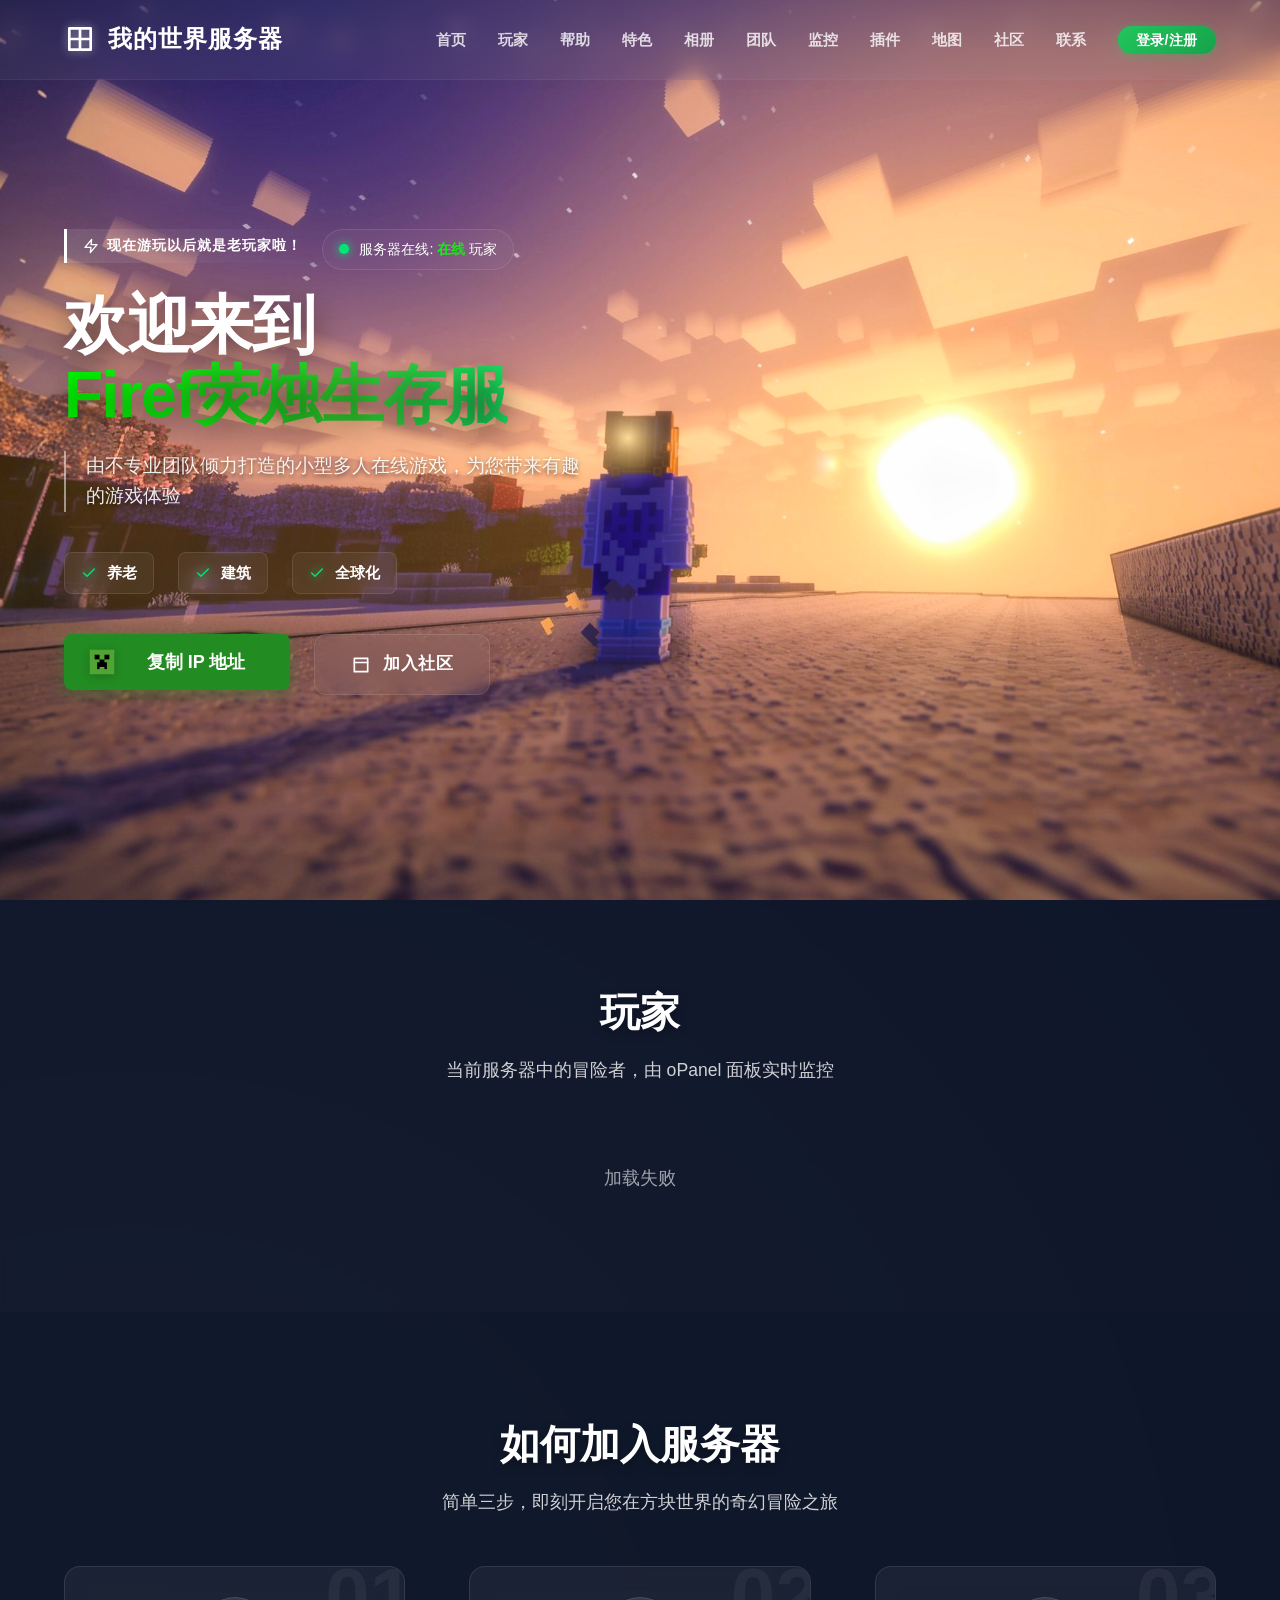
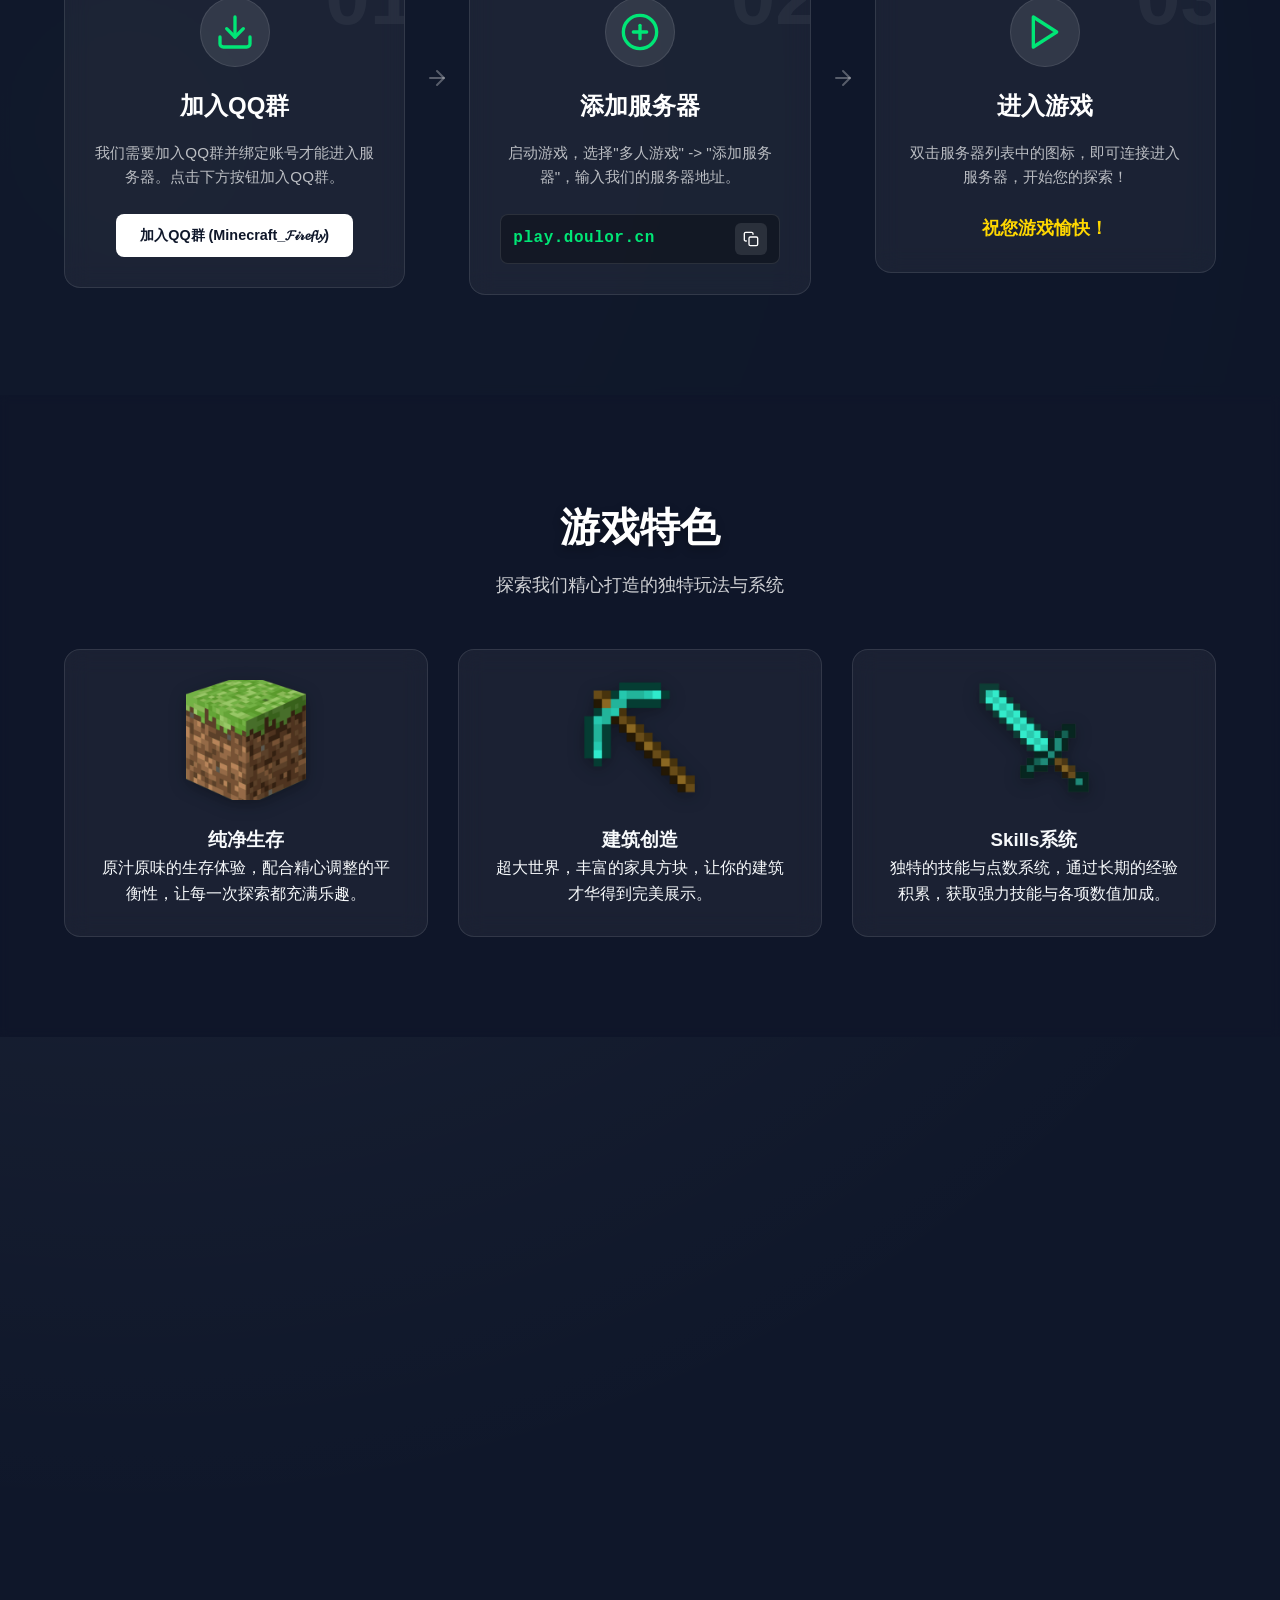
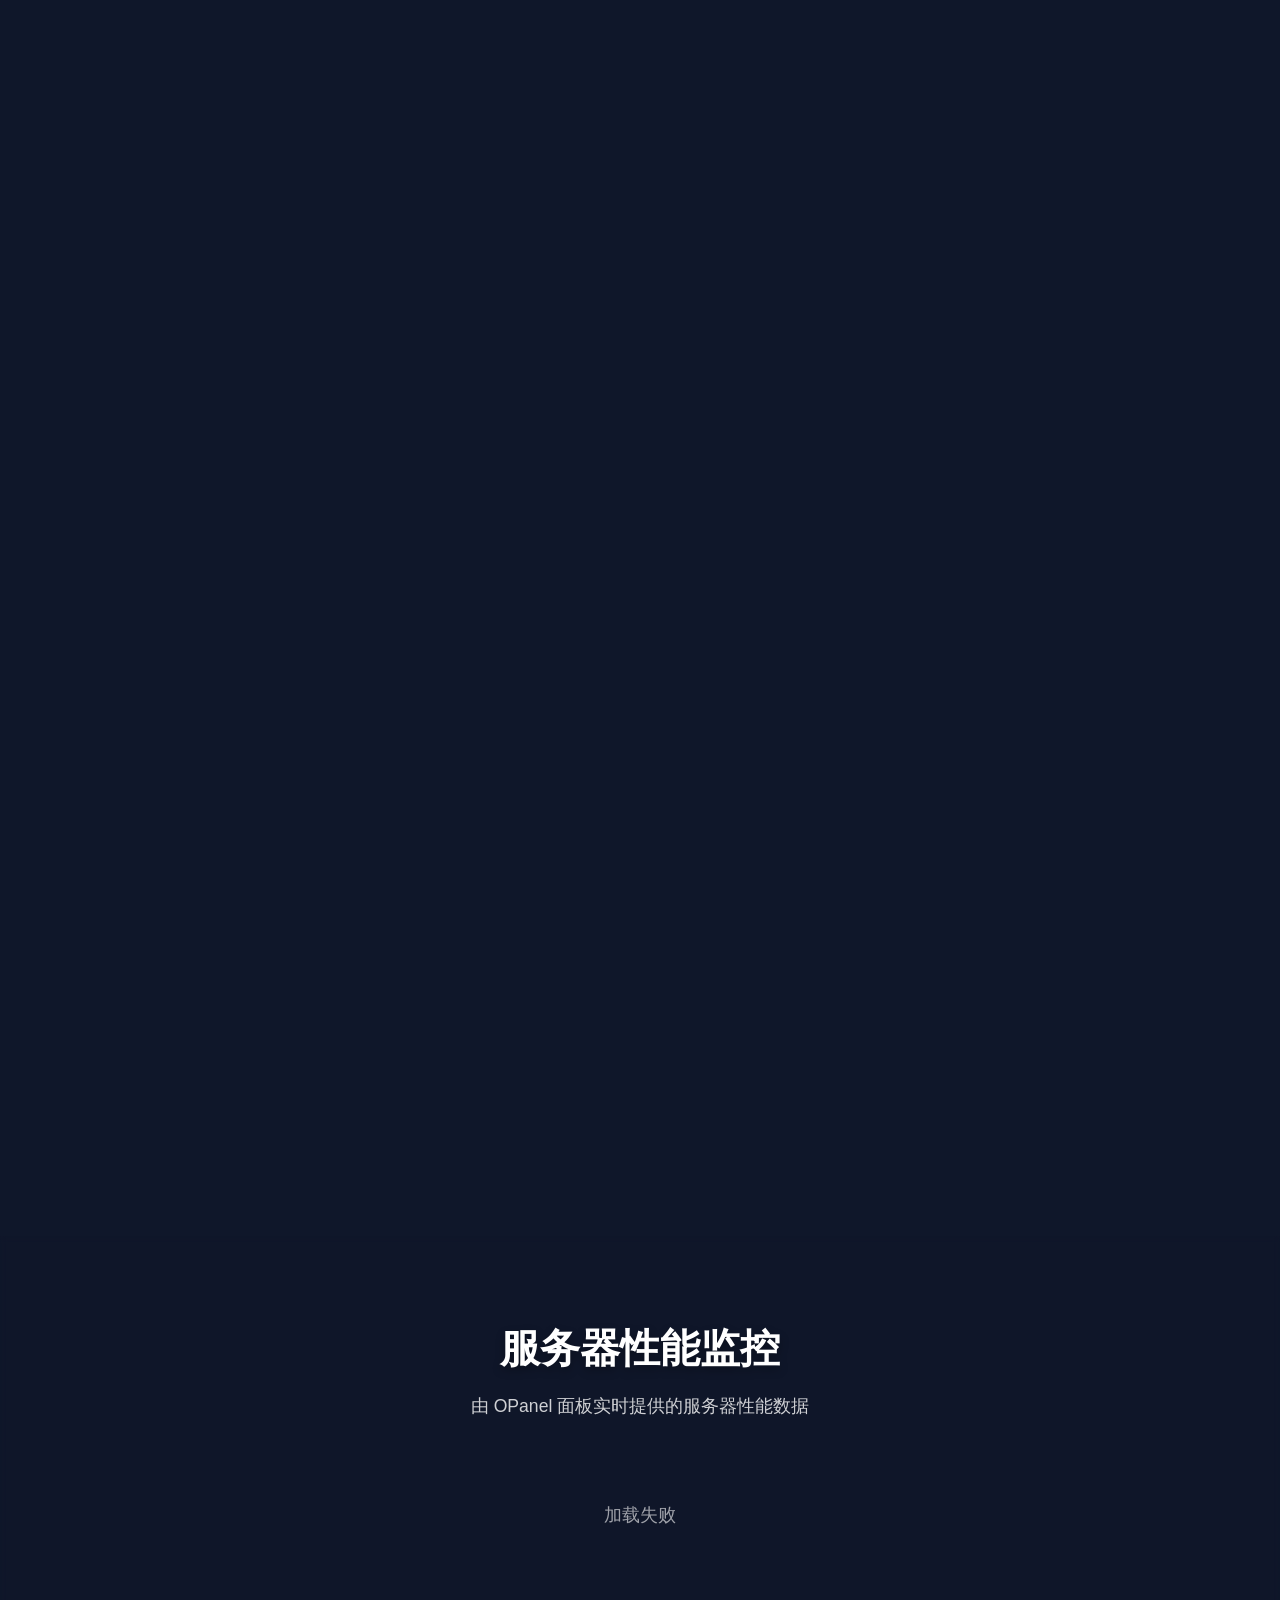
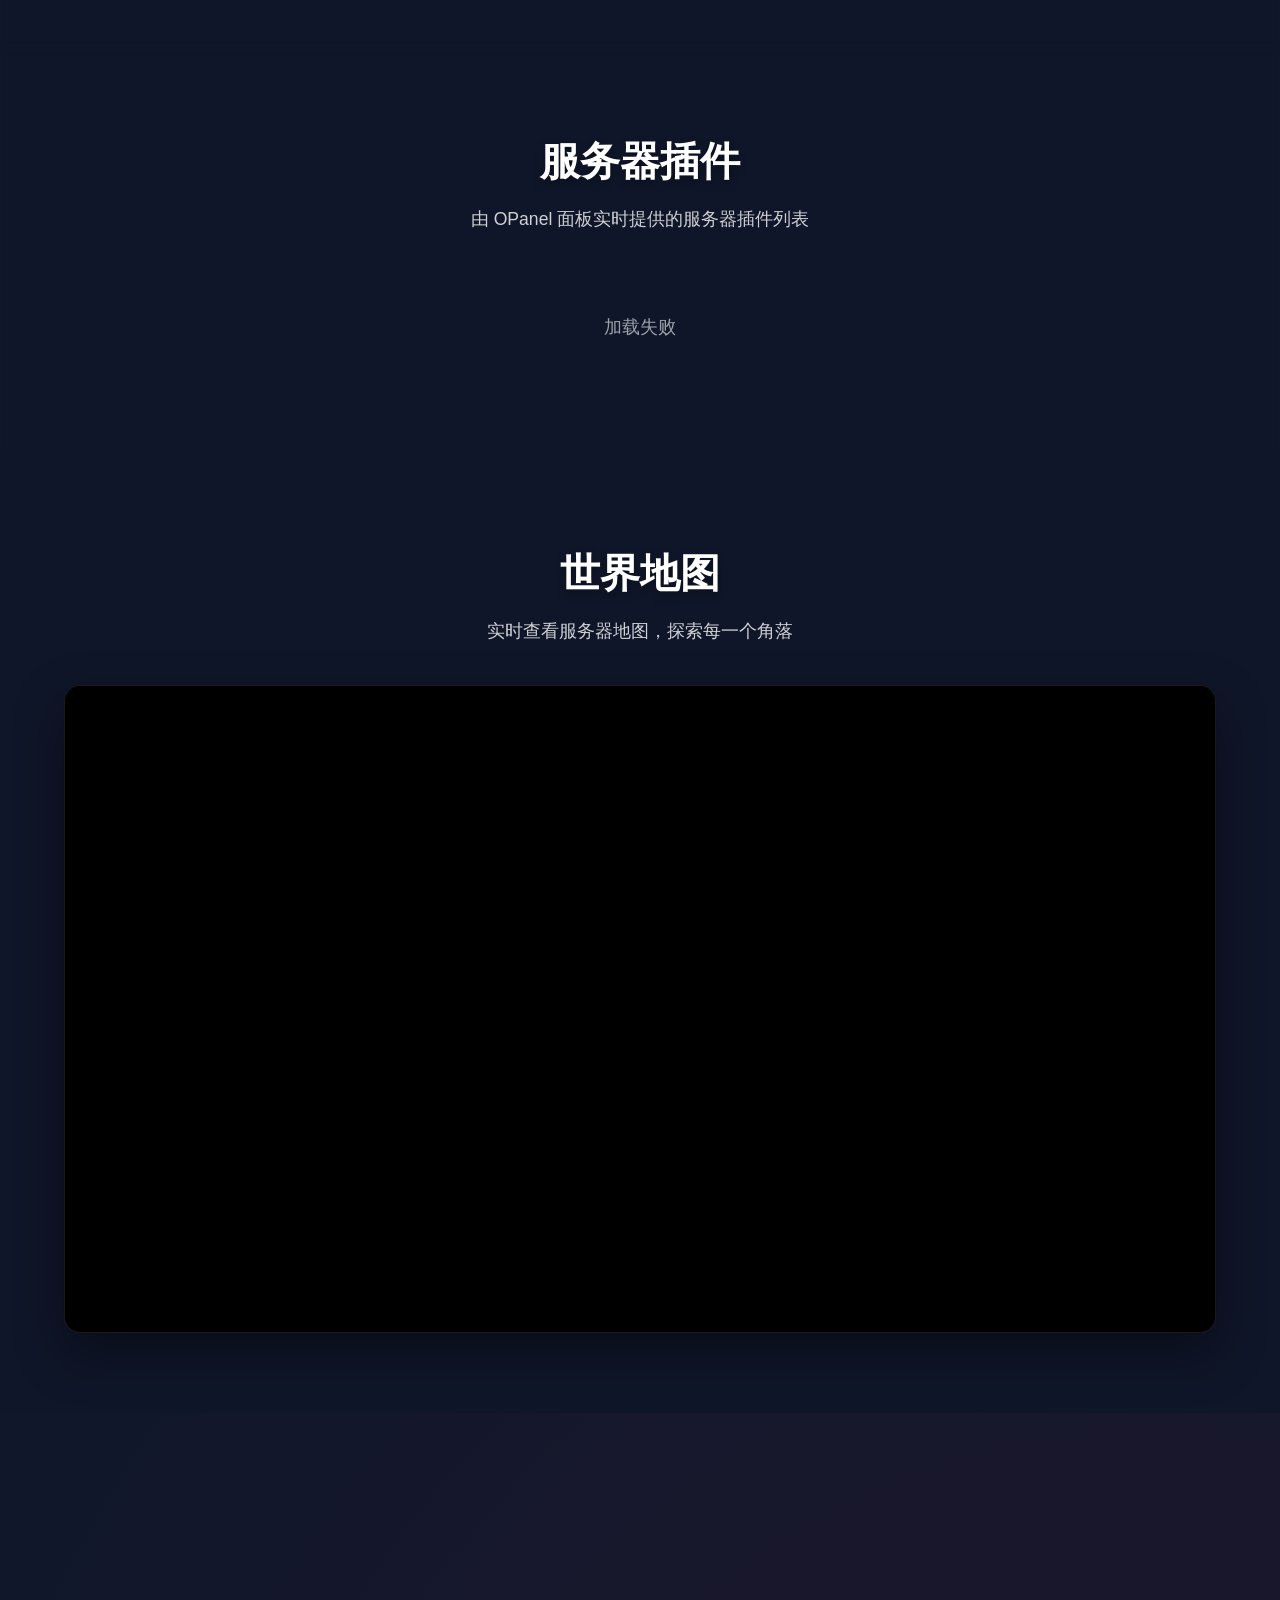
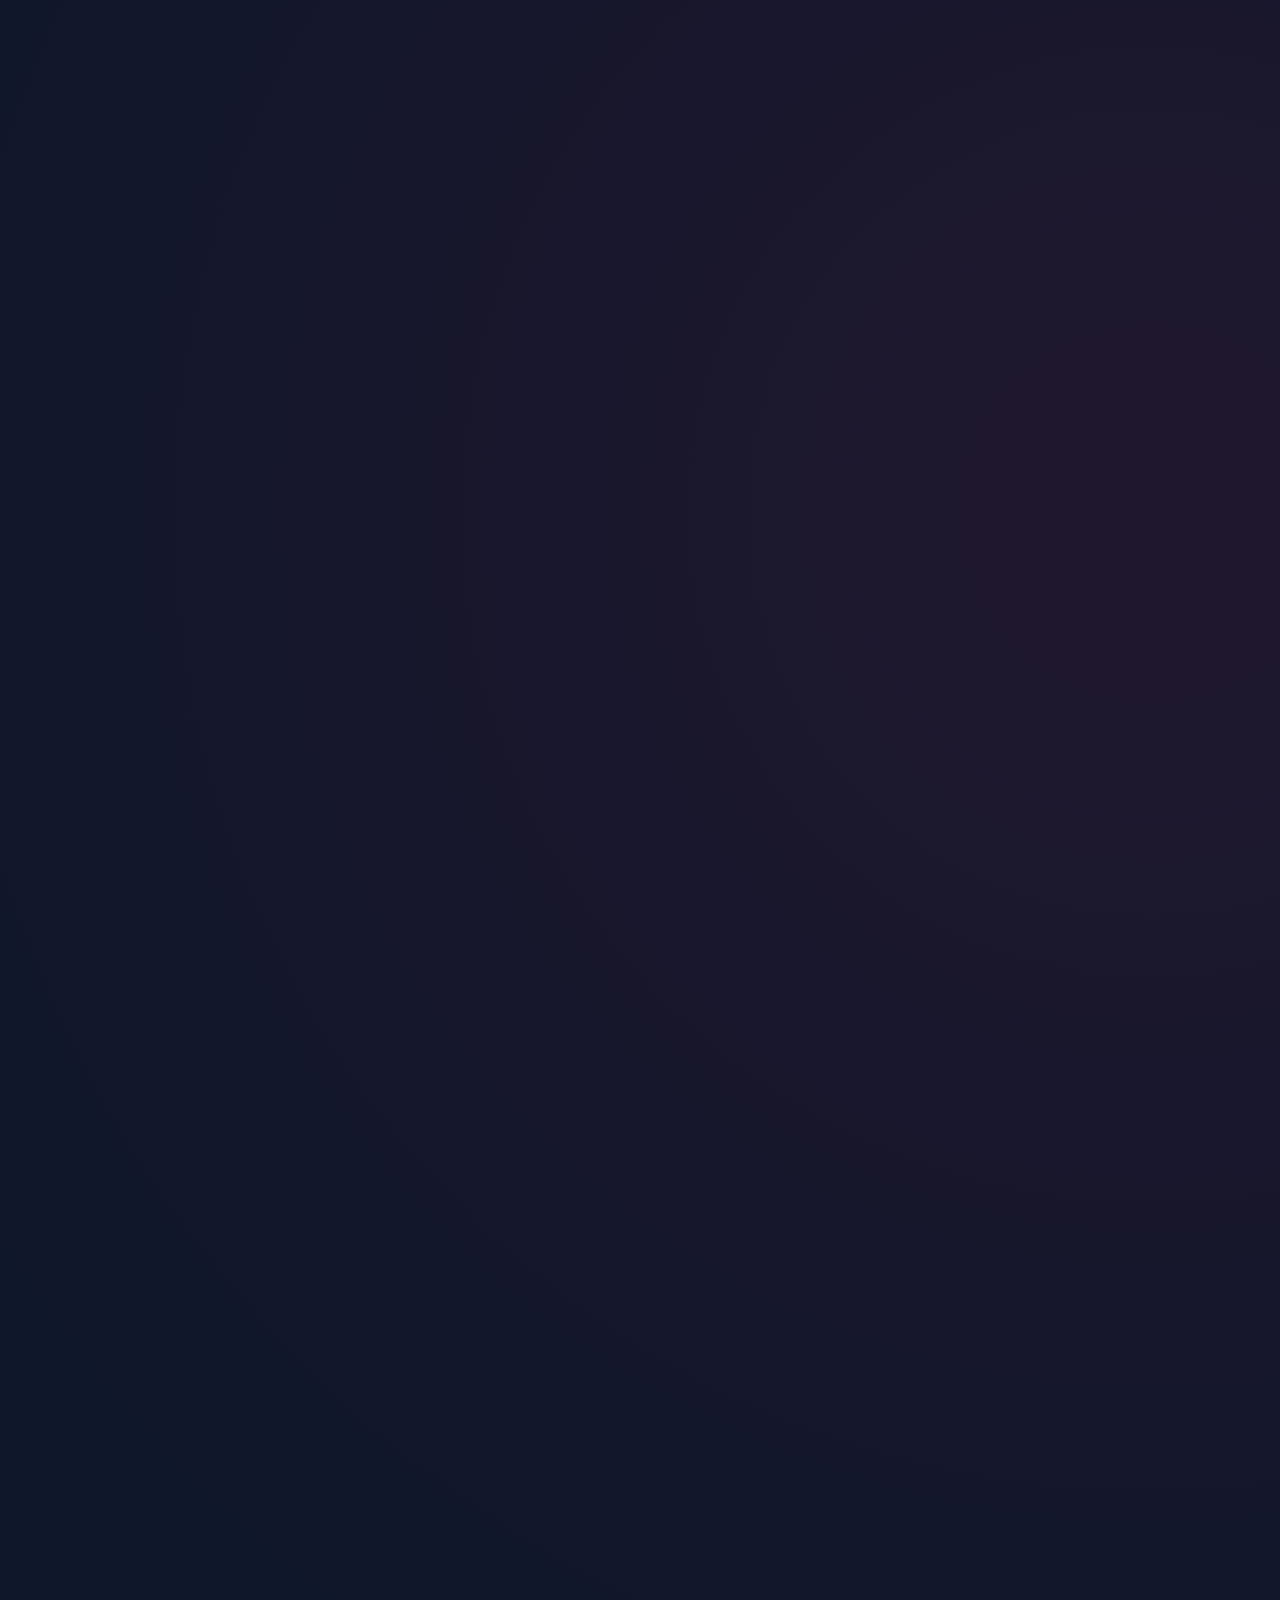
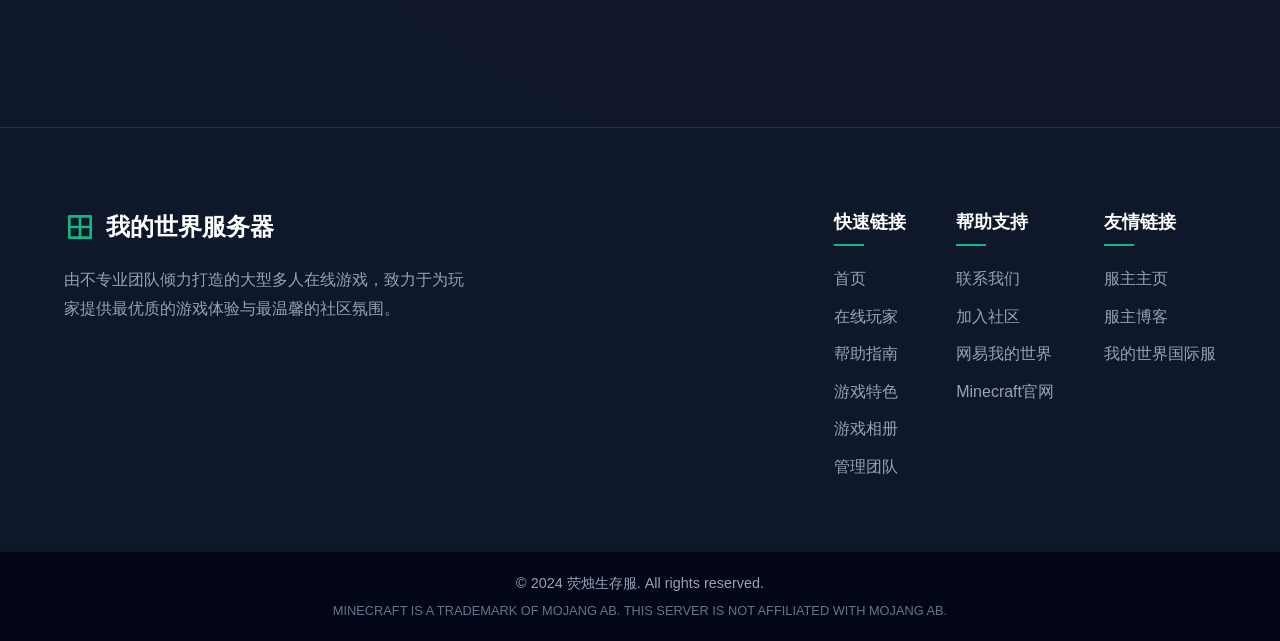
==== commit 5223fd9d: "Firef This reverts commit 13a1450a106999ffff6fb20a99e75f304a996b39." ====
--- a/index.html
+++ b/index.html
@@ -60,7 +60,7 @@
         <div class="container nav-container">
             <a href="#" class="logo" id="siteLogo">
                 <svg class="logo-svg" width="32" height="32"><use href="#icon-cube"/></svg>
-                <span class="logo-text">Firefly荧烛服务器</span>
+                <span class="logo-text">我的世界服务器</span>
             </a>
             
             <div class="hamburger">
@@ -409,7 +409,7 @@
                 <p class="section-subtitle">实时查看服务器地图，探索每一个角落</p>
             </div>
             <div class="map-container scroll-fade-up delay-200">
-                <iframe src="/map/" class="map-iframe" loading="lazy" title="世界地图" allow="geolocation *"></iframe>
+                <iframe src="http://firef.cc.cd:22225/" class="map-iframe" loading="lazy" title="世界地图" allow="geolocation *"></iframe>
             </div>
         </div>
     </section>
@@ -564,7 +564,7 @@
             <div class="footer-brand">
                 <a href="#" class="footer-logo" id="footerLogo">
                     <svg class="footer-logo-svg" width="32" height="32"><use href="#icon-cube"/></svg>
-                    <span class="footer-logo-text">Firefly荧烛服务器</span>
+                    <span class="footer-logo-text">我的世界服务器</span>
                 </a>
                 <p class="footer-desc">大型多人在线生存服务器，为您带来最优质的游戏体验。专业运营团队，稳定流畅，社区和谐。</p>
             </div>
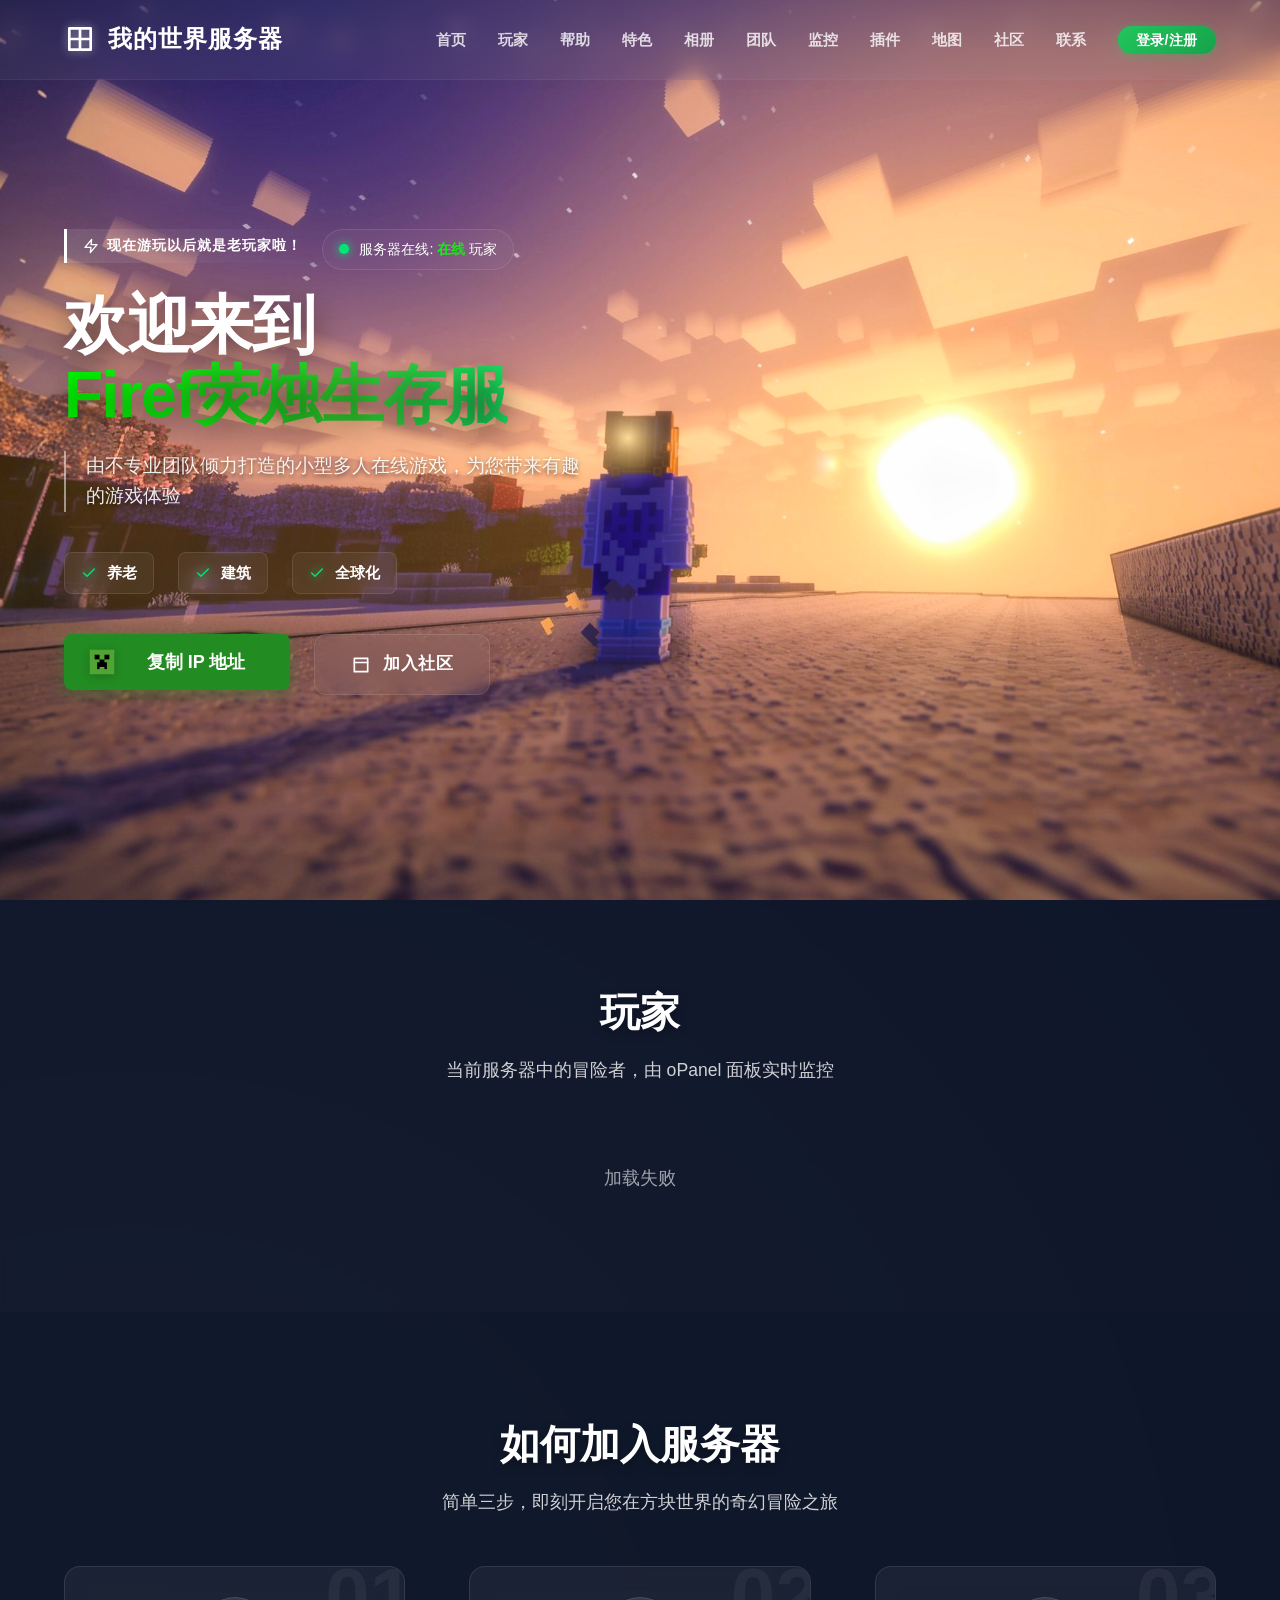
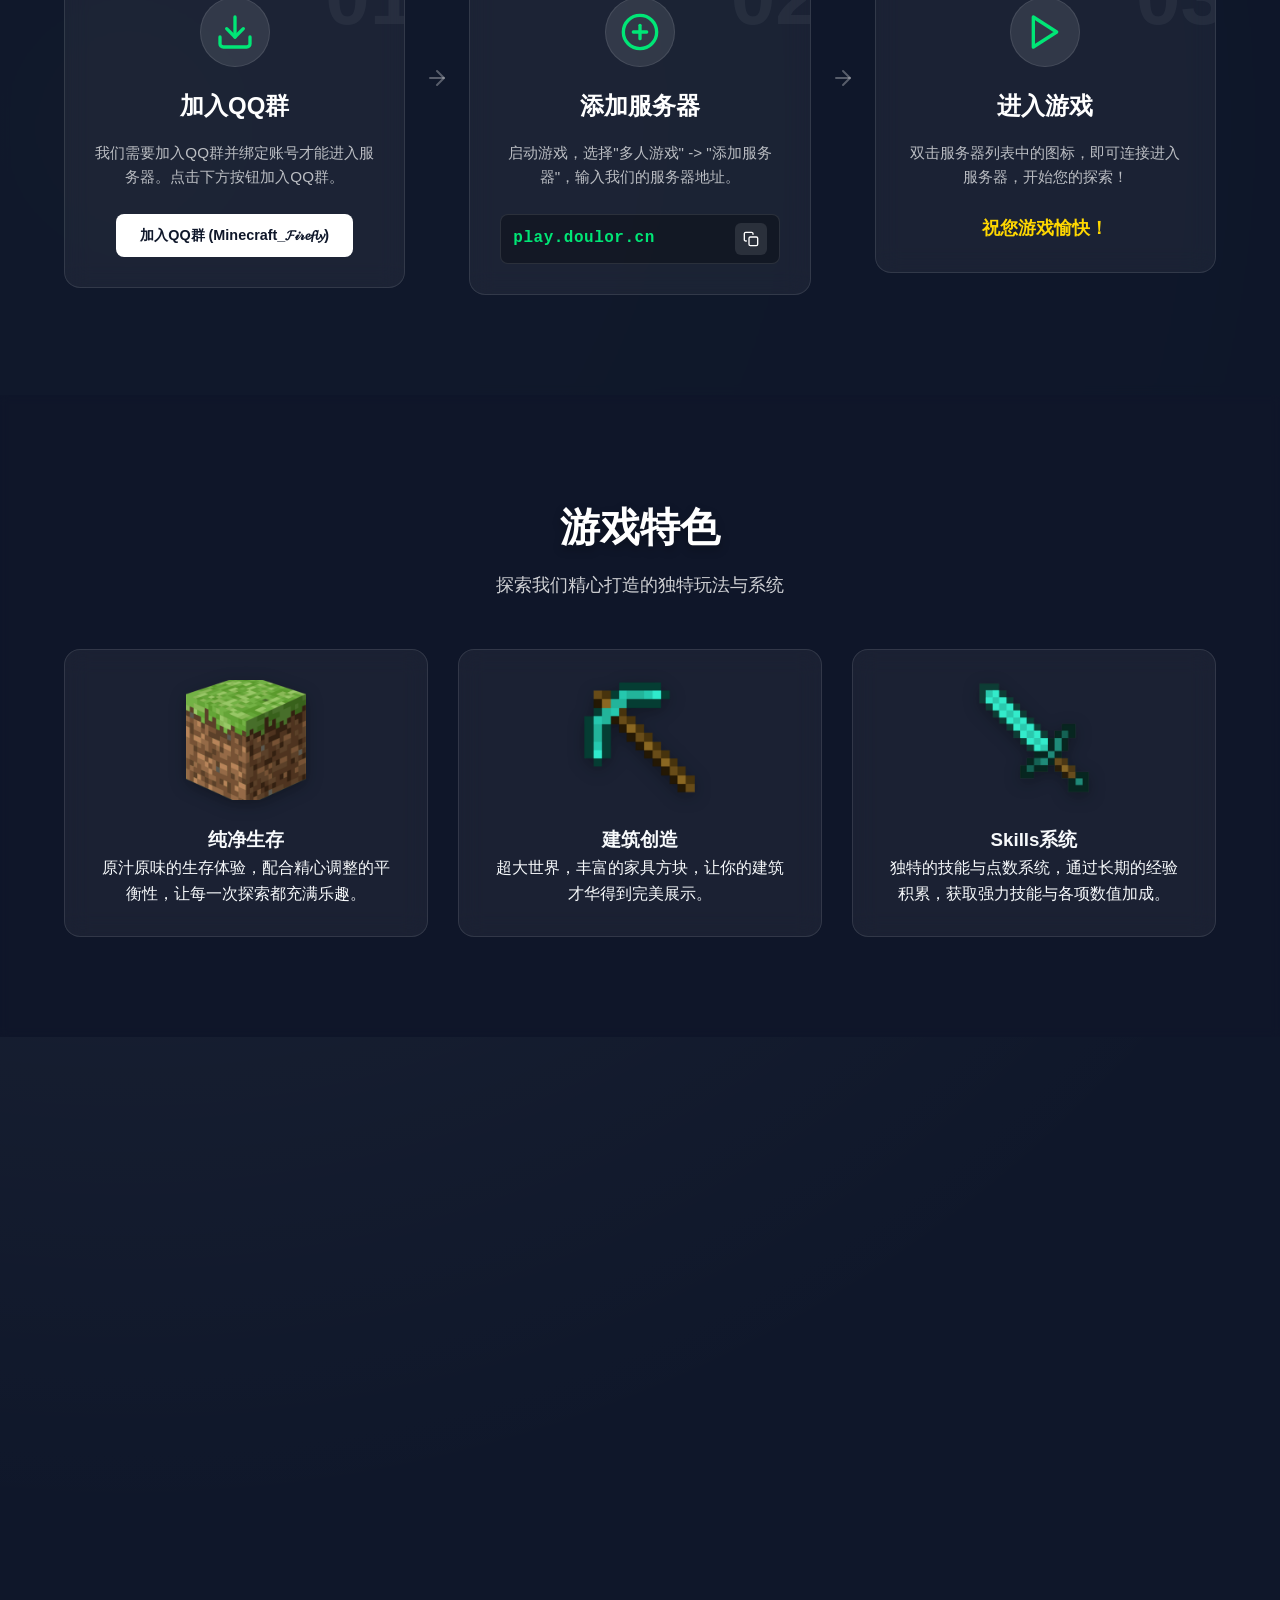
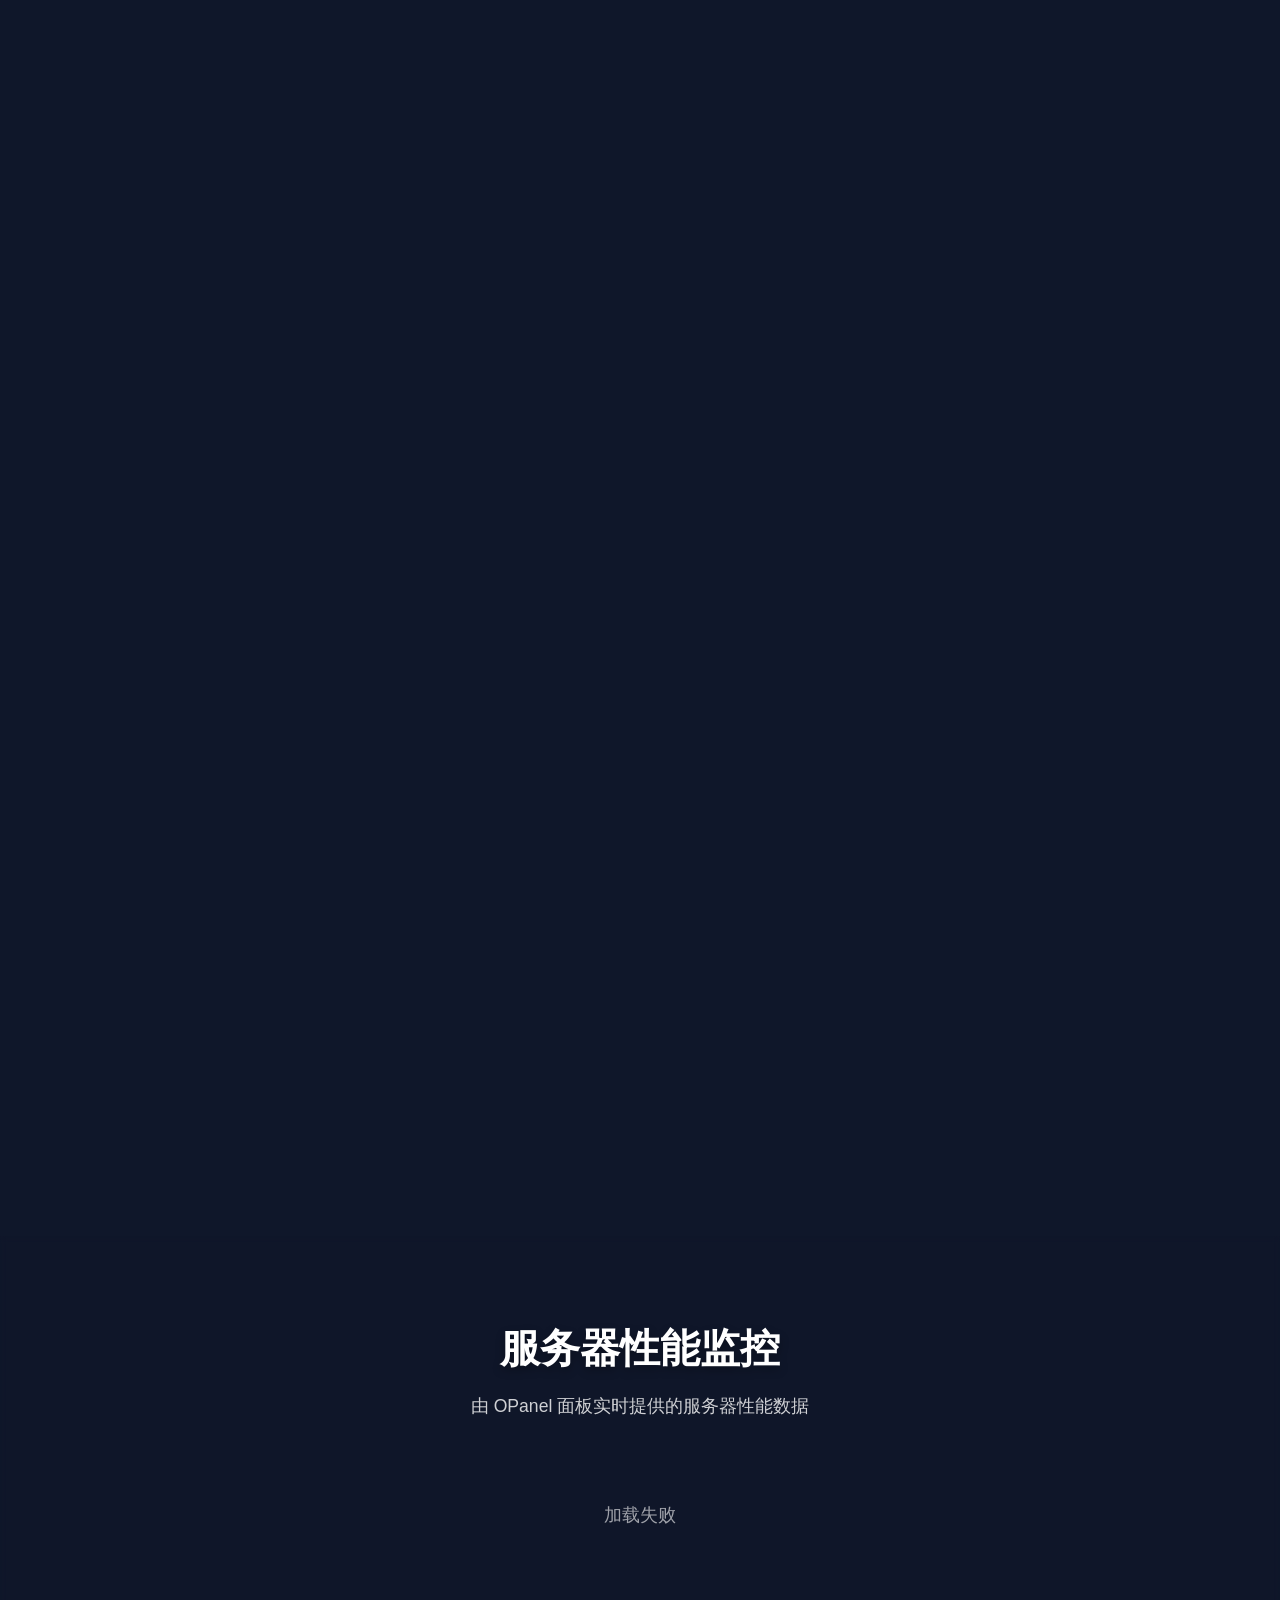
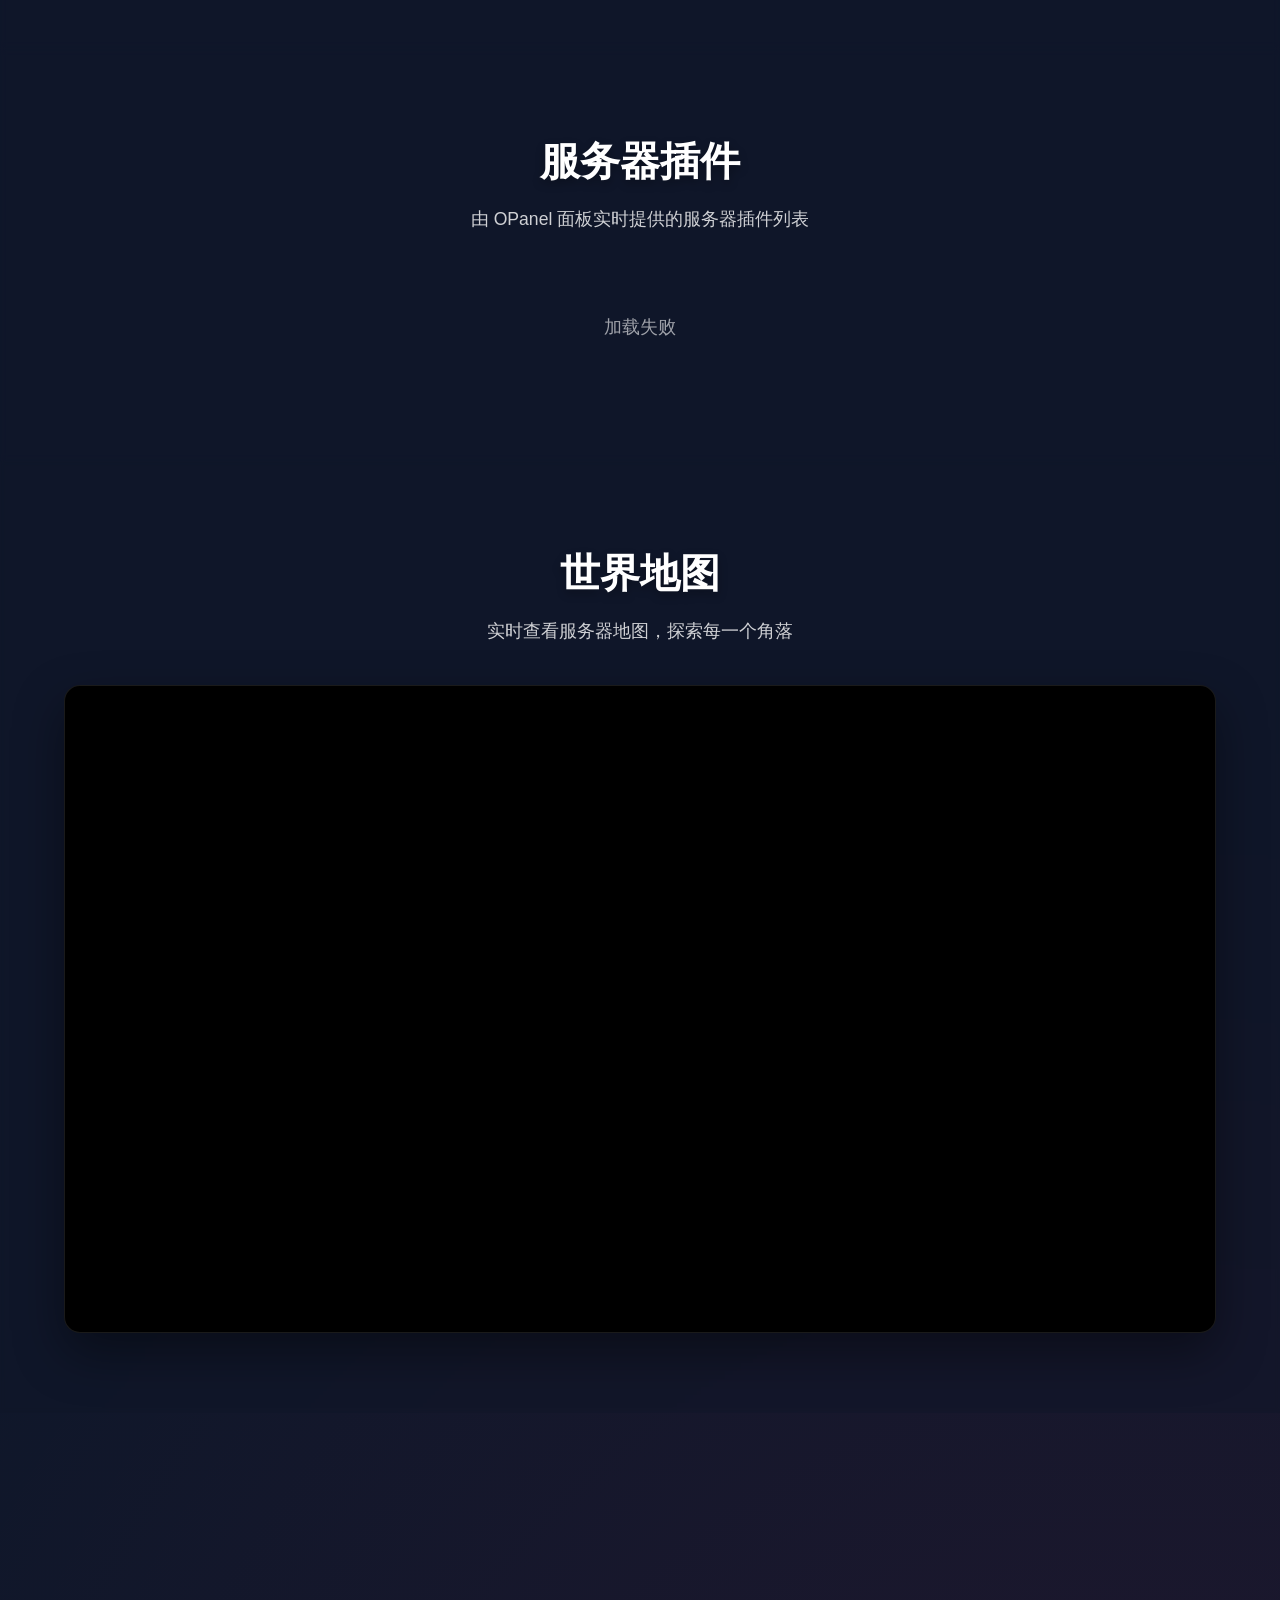
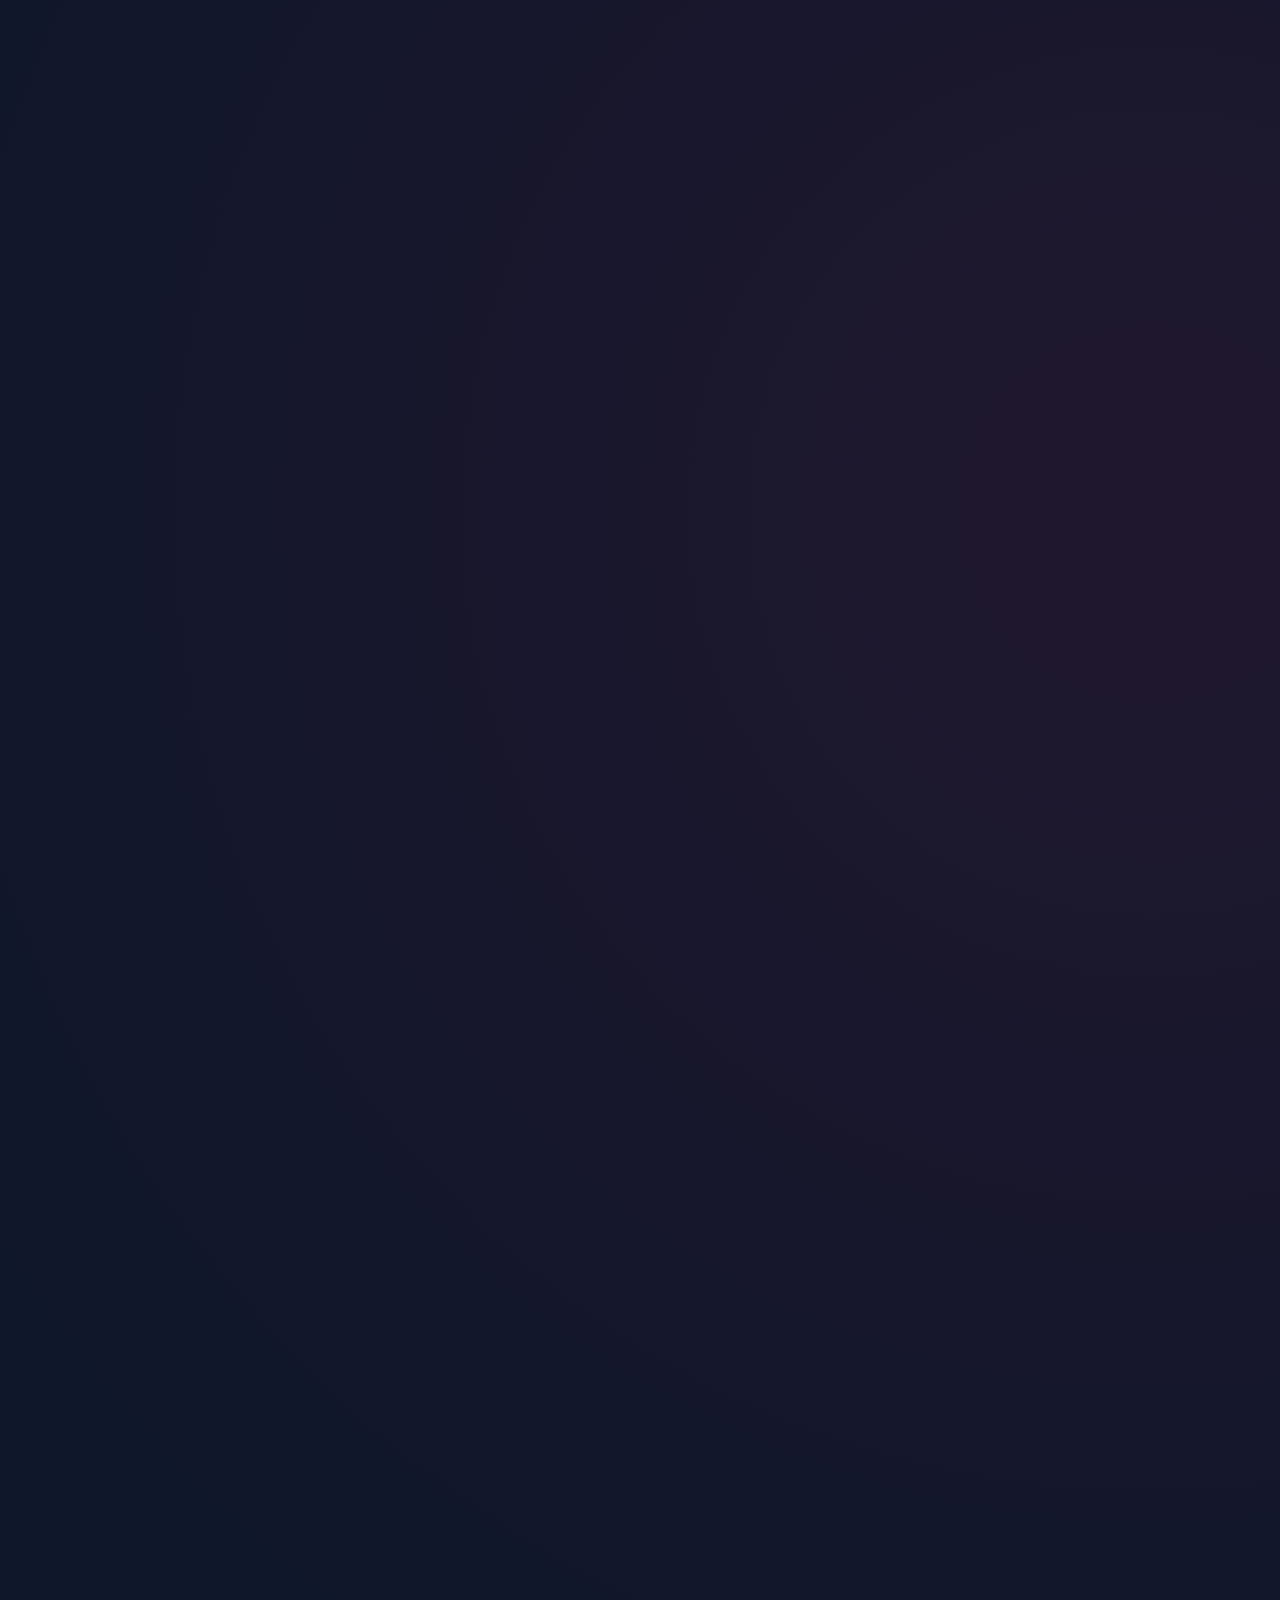
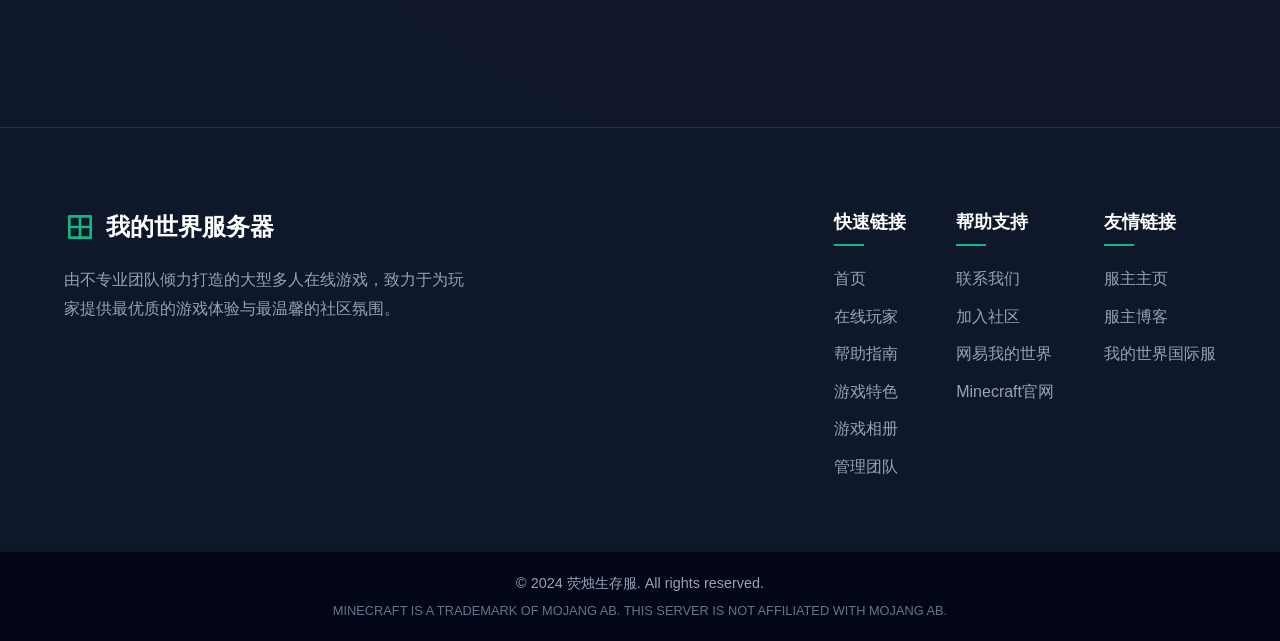
==== commit 05ff05ca: "map" ====
--- a/index.html
+++ b/index.html
@@ -402,14 +402,14 @@
     </section>
 
     <!-- World Map Section (Pl3xMap) -->
-    <section id="world-map" class="map-section">
+    <section id="world-map" class="map-section" data-bg="url('./png/background1.jpg')">
         <div class="container">
             <div class="section-header scroll-fade-up">
                 <h2 class="section-title">世界地图</h2>
                 <p class="section-subtitle">实时查看服务器地图，探索每一个角落</p>
             </div>
             <div class="map-container scroll-fade-up delay-200">
-                <iframe src="http://firef.cc.cd:22225/" class="map-iframe" loading="lazy" title="世界地图" allow="geolocation *"></iframe>
+                <iframe src="/map/" class="map-iframe" loading="lazy" title="世界地图" allow="geolocation *"></iframe>
             </div>
         </div>
     </section>
--- a/style.css
+++ b/style.css
@@ -147,13 +147,13 @@
 #toggle:checked + .boton-minecraft .texto-boton span:nth-child(3) { opacity: 1; transform: translateY(0); }
 
 /* Section shared overlay pattern */
-.specs-section, .features-section, .gallery-section, .team-section, .help-section, .server-info-section {
+.specs-section, .features-section, .gallery-section, .team-section, .help-section, .server-info-section, .map-section {
     position: relative; background-color: var(--bg-dark); background-attachment: fixed; background-size: cover; background-position: center; overflow: hidden;
 }
-.specs-section::before, .features-section::before, .gallery-section::before, .team-section::before, .help-section::before, .server-info-section::before {
+.specs-section::before, .features-section::before, .gallery-section::before, .team-section::before, .help-section::before, .server-info-section::before, .map-section::before {
     content: ''; position: absolute; top: 0; left: 0; width: 100%; height: 100%; z-index: 1;
 }
-.specs-section .container, .features-section .container, .gallery-section .container, .team-section .container, .help-section .container, .server-info-section .container { position: relative; z-index: 2; }
+.specs-section .container, .features-section .container, .gallery-section .container, .team-section .container, .help-section .container, .server-info-section .container, .map-section .container { position: relative; z-index: 2; }
 
 /* Specs Section */
 .specs-section { padding: 60px 0; display: flex; align-items: center; content-visibility: auto; contain-intrinsic-size: auto 600px; }
@@ -874,6 +874,10 @@
     padding: 80px 0;
     position: relative;
     background-color: var(--bg-dark);
+    background-image: url('./png/background1.jpg');
+    background-attachment: fixed;
+    background-size: cover;
+    background-position: center;
     overflow: hidden;
 }
 .map-section::before {
--- a/style.css
+++ b/style.css
@@ -147,13 +147,13 @@
 #toggle:checked + .boton-minecraft .texto-boton span:nth-child(3) { opacity: 1; transform: translateY(0); }
 
 /* Section shared overlay pattern */
-.specs-section, .features-section, .gallery-section, .team-section, .help-section, .server-info-section {
+.specs-section, .features-section, .gallery-section, .team-section, .help-section, .server-info-section, .map-section {
     position: relative; background-color: var(--bg-dark); background-attachment: fixed; background-size: cover; background-position: center; overflow: hidden;
 }
-.specs-section::before, .features-section::before, .gallery-section::before, .team-section::before, .help-section::before, .server-info-section::before {
+.specs-section::before, .features-section::before, .gallery-section::before, .team-section::before, .help-section::before, .server-info-section::before, .map-section::before {
     content: ''; position: absolute; top: 0; left: 0; width: 100%; height: 100%; z-index: 1;
 }
-.specs-section .container, .features-section .container, .gallery-section .container, .team-section .container, .help-section .container, .server-info-section .container { position: relative; z-index: 2; }
+.specs-section .container, .features-section .container, .gallery-section .container, .team-section .container, .help-section .container, .server-info-section .container, .map-section .container { position: relative; z-index: 2; }
 
 /* Specs Section */
 .specs-section { padding: 60px 0; display: flex; align-items: center; content-visibility: auto; contain-intrinsic-size: auto 600px; }
@@ -874,6 +874,10 @@
     padding: 80px 0;
     position: relative;
     background-color: var(--bg-dark);
+    background-image: url('./png/background1.jpg');
+    background-attachment: fixed;
+    background-size: cover;
+    background-position: center;
     overflow: hidden;
 }
 .map-section::before {
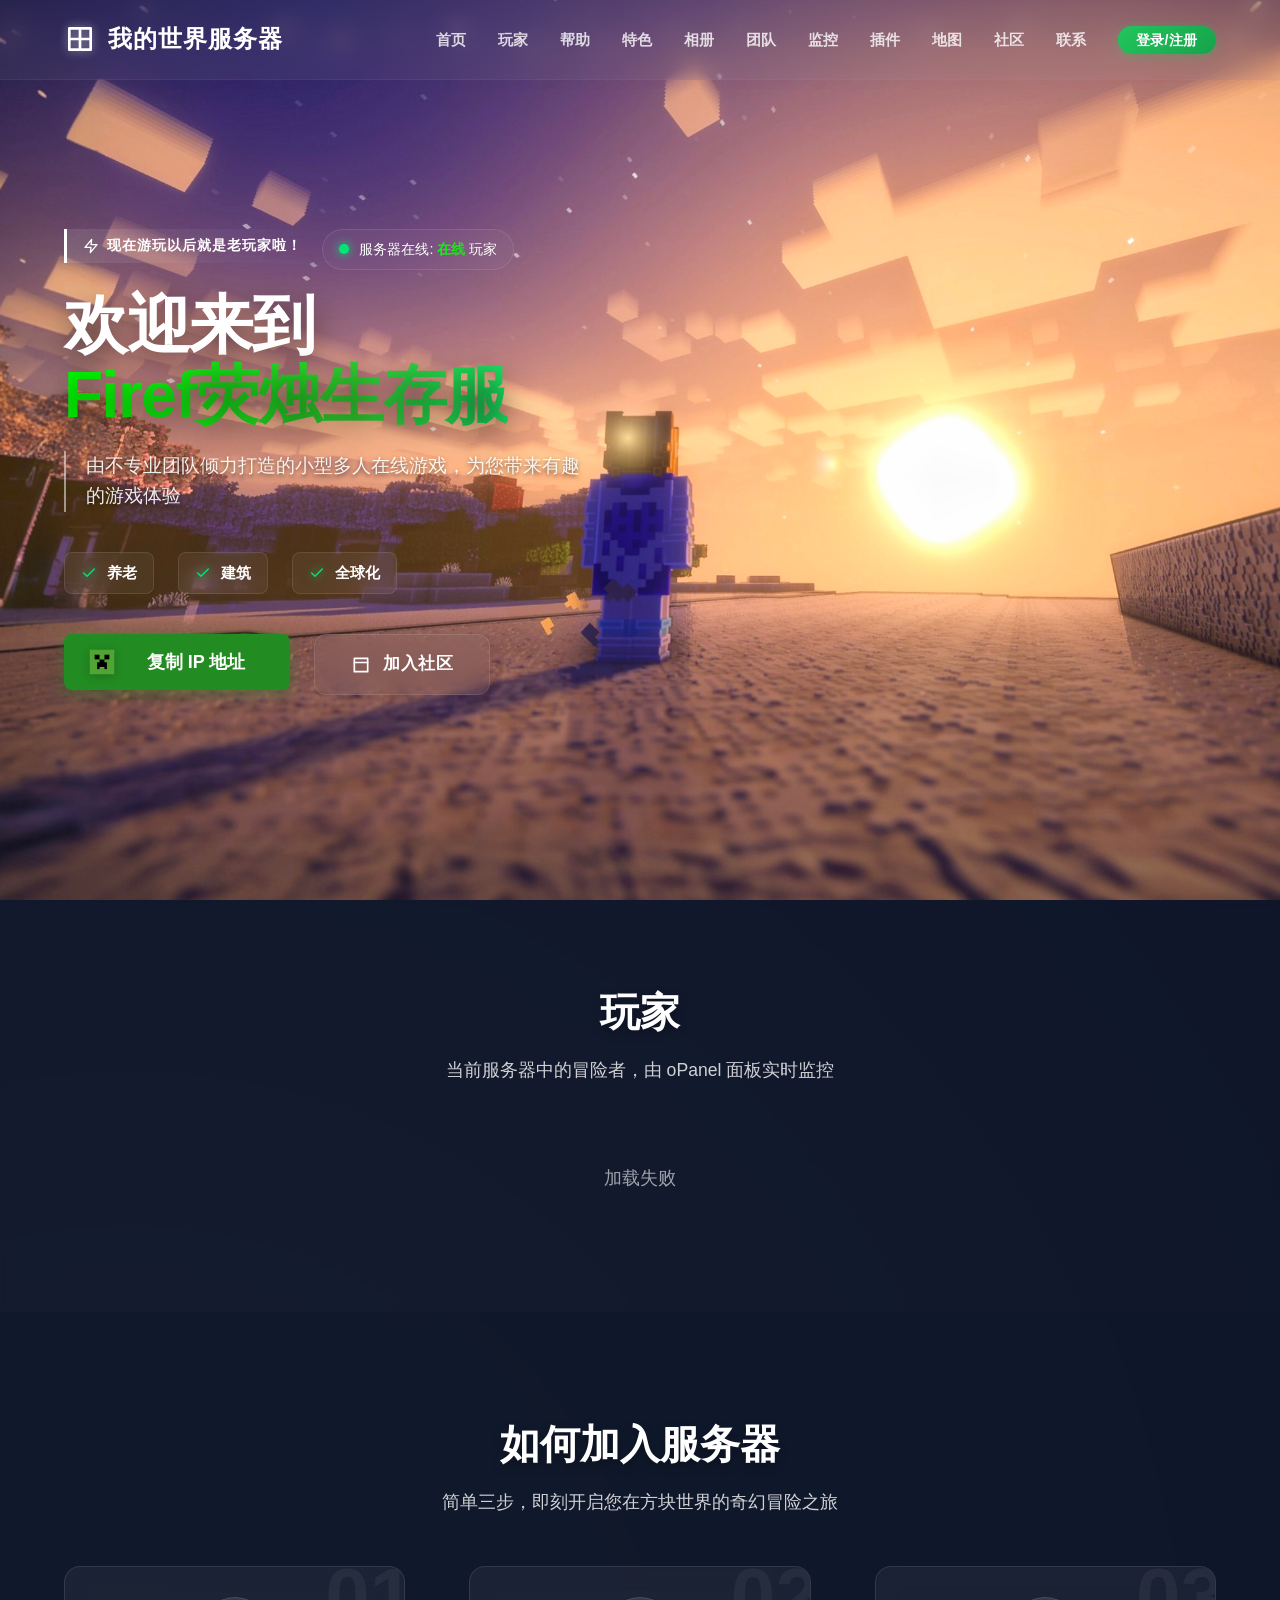
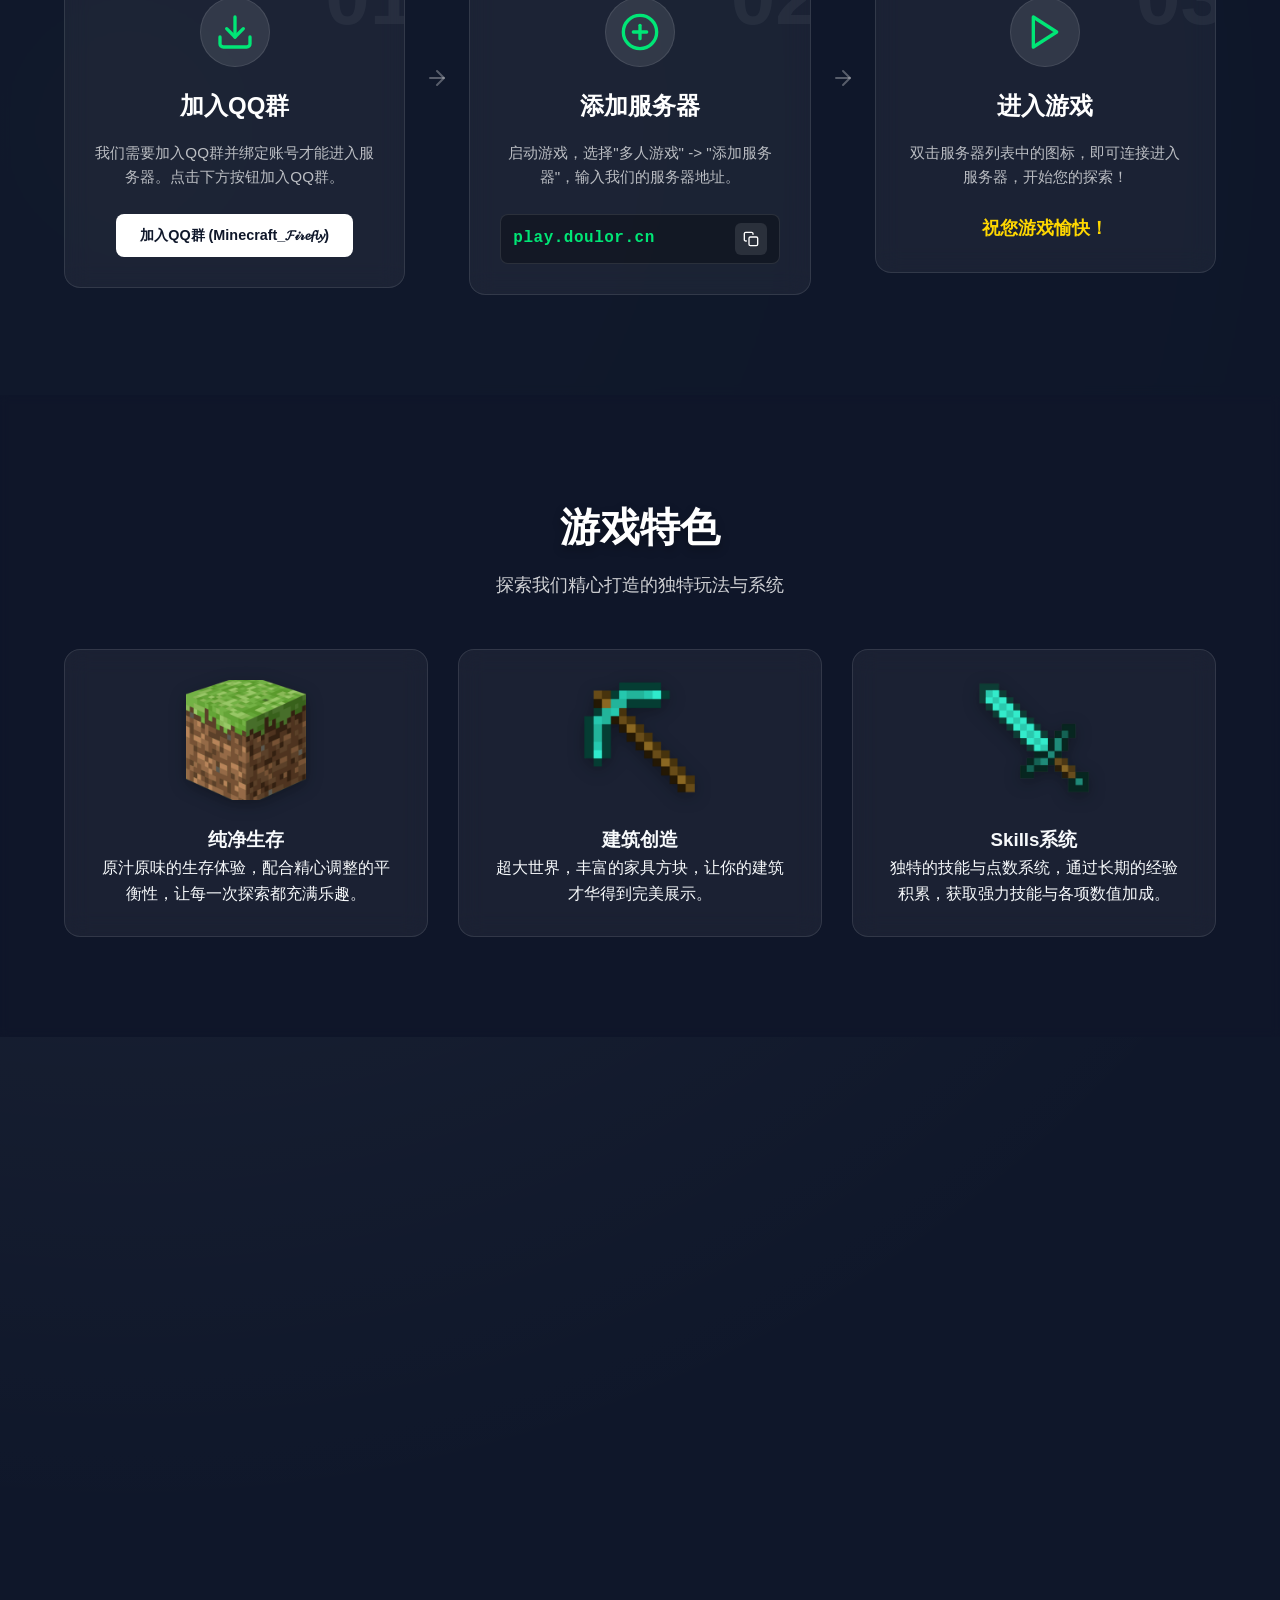
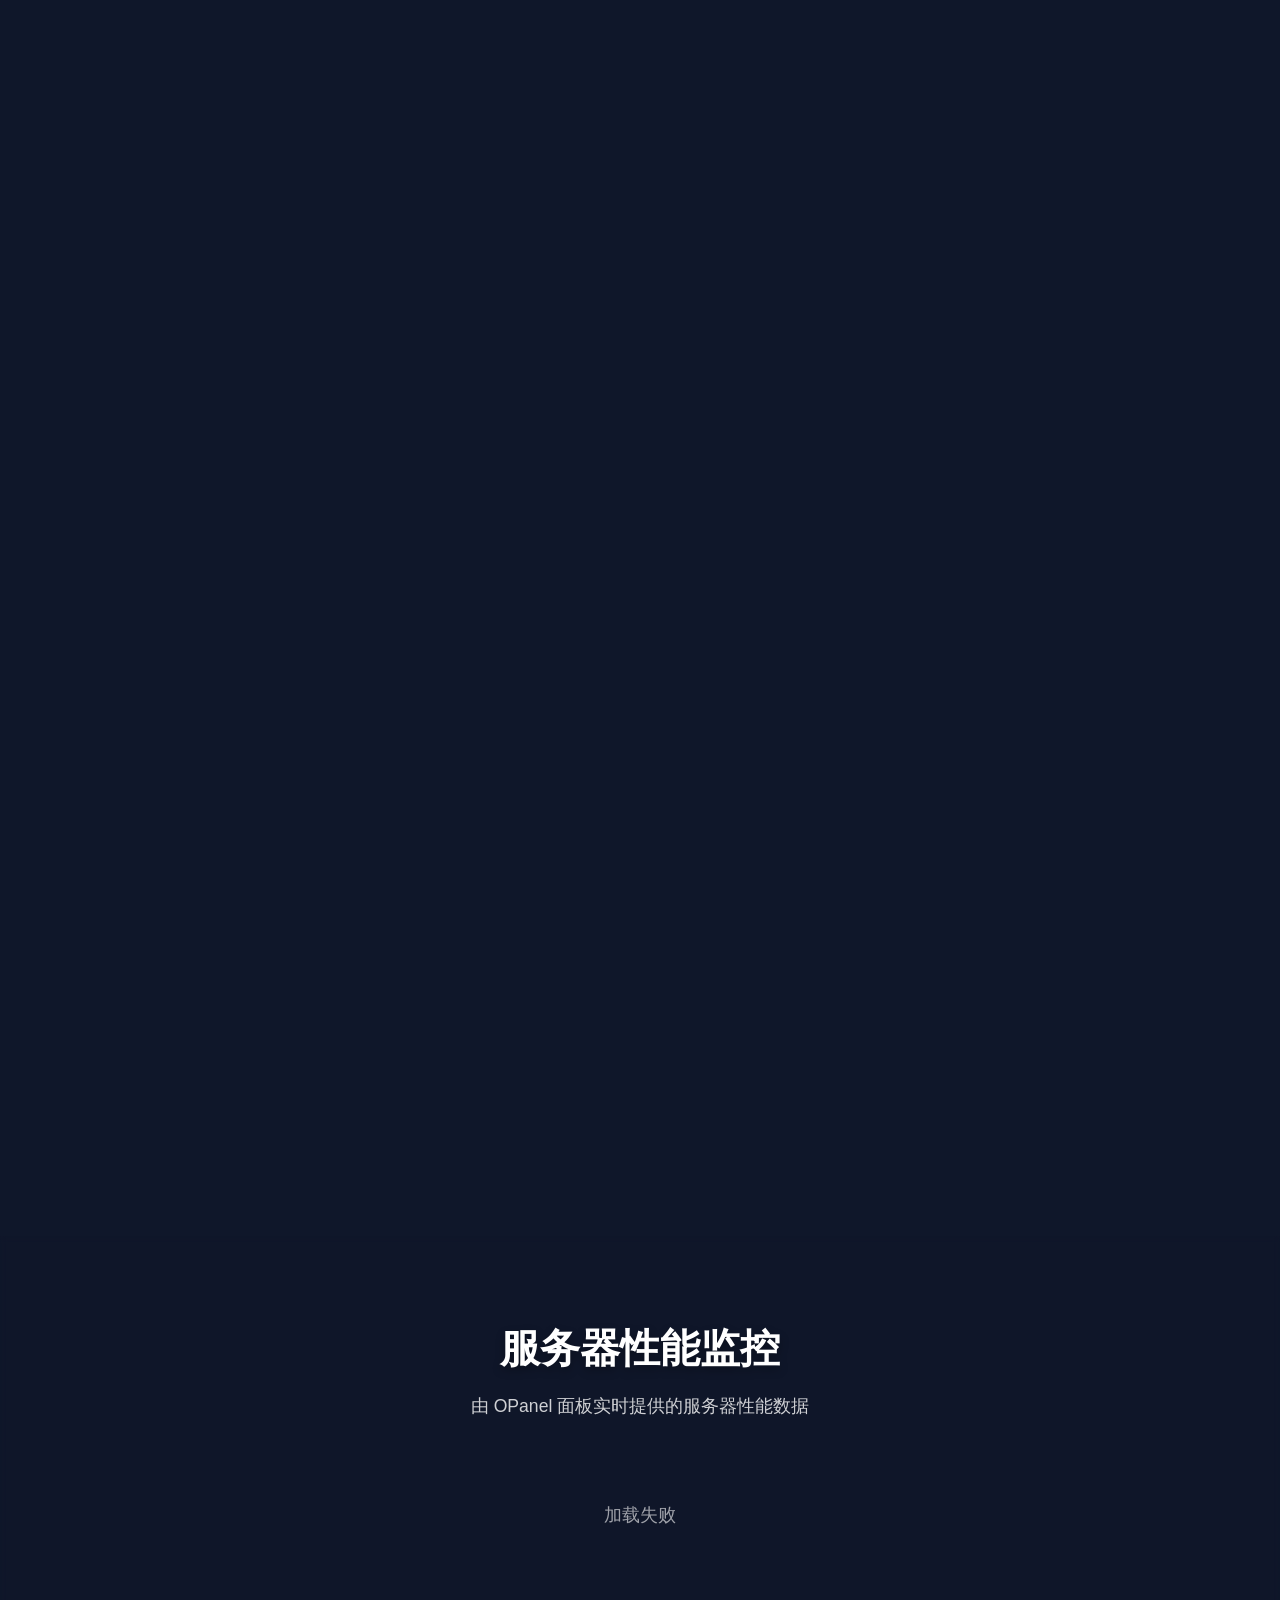
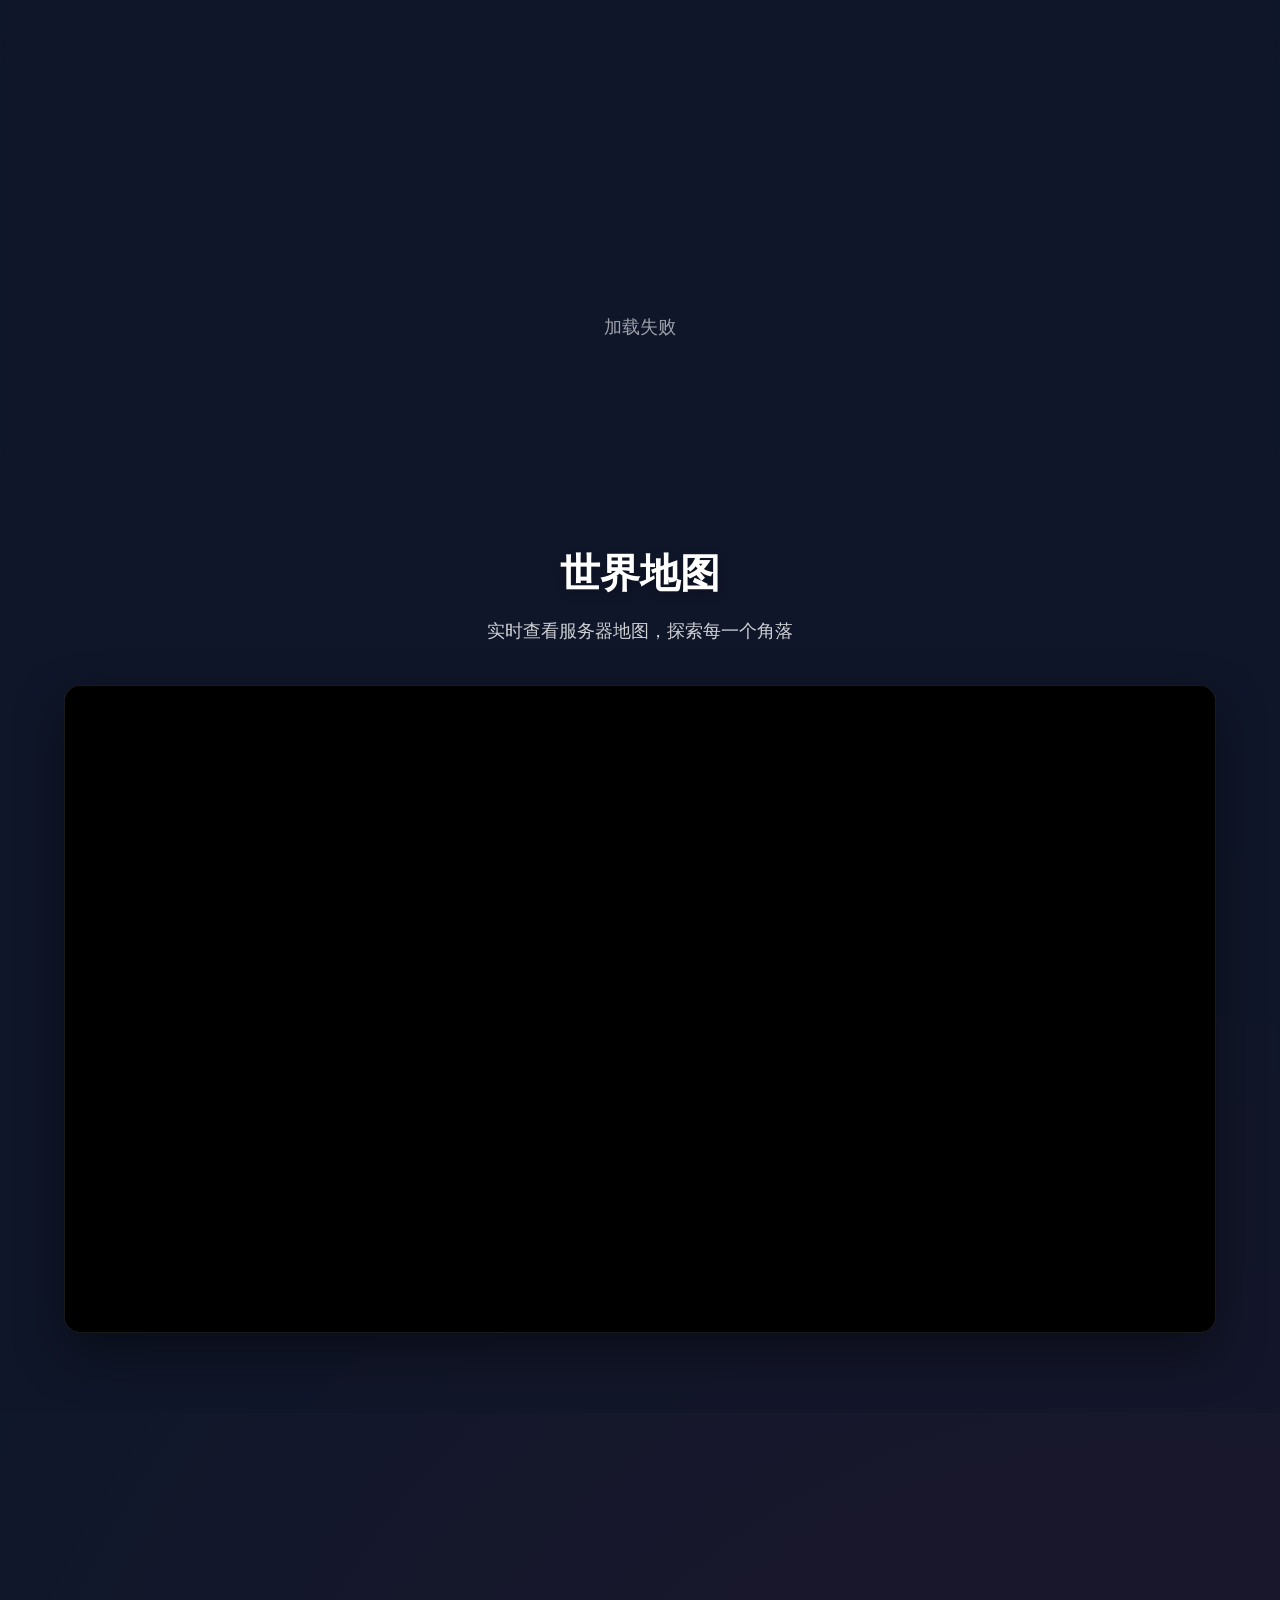
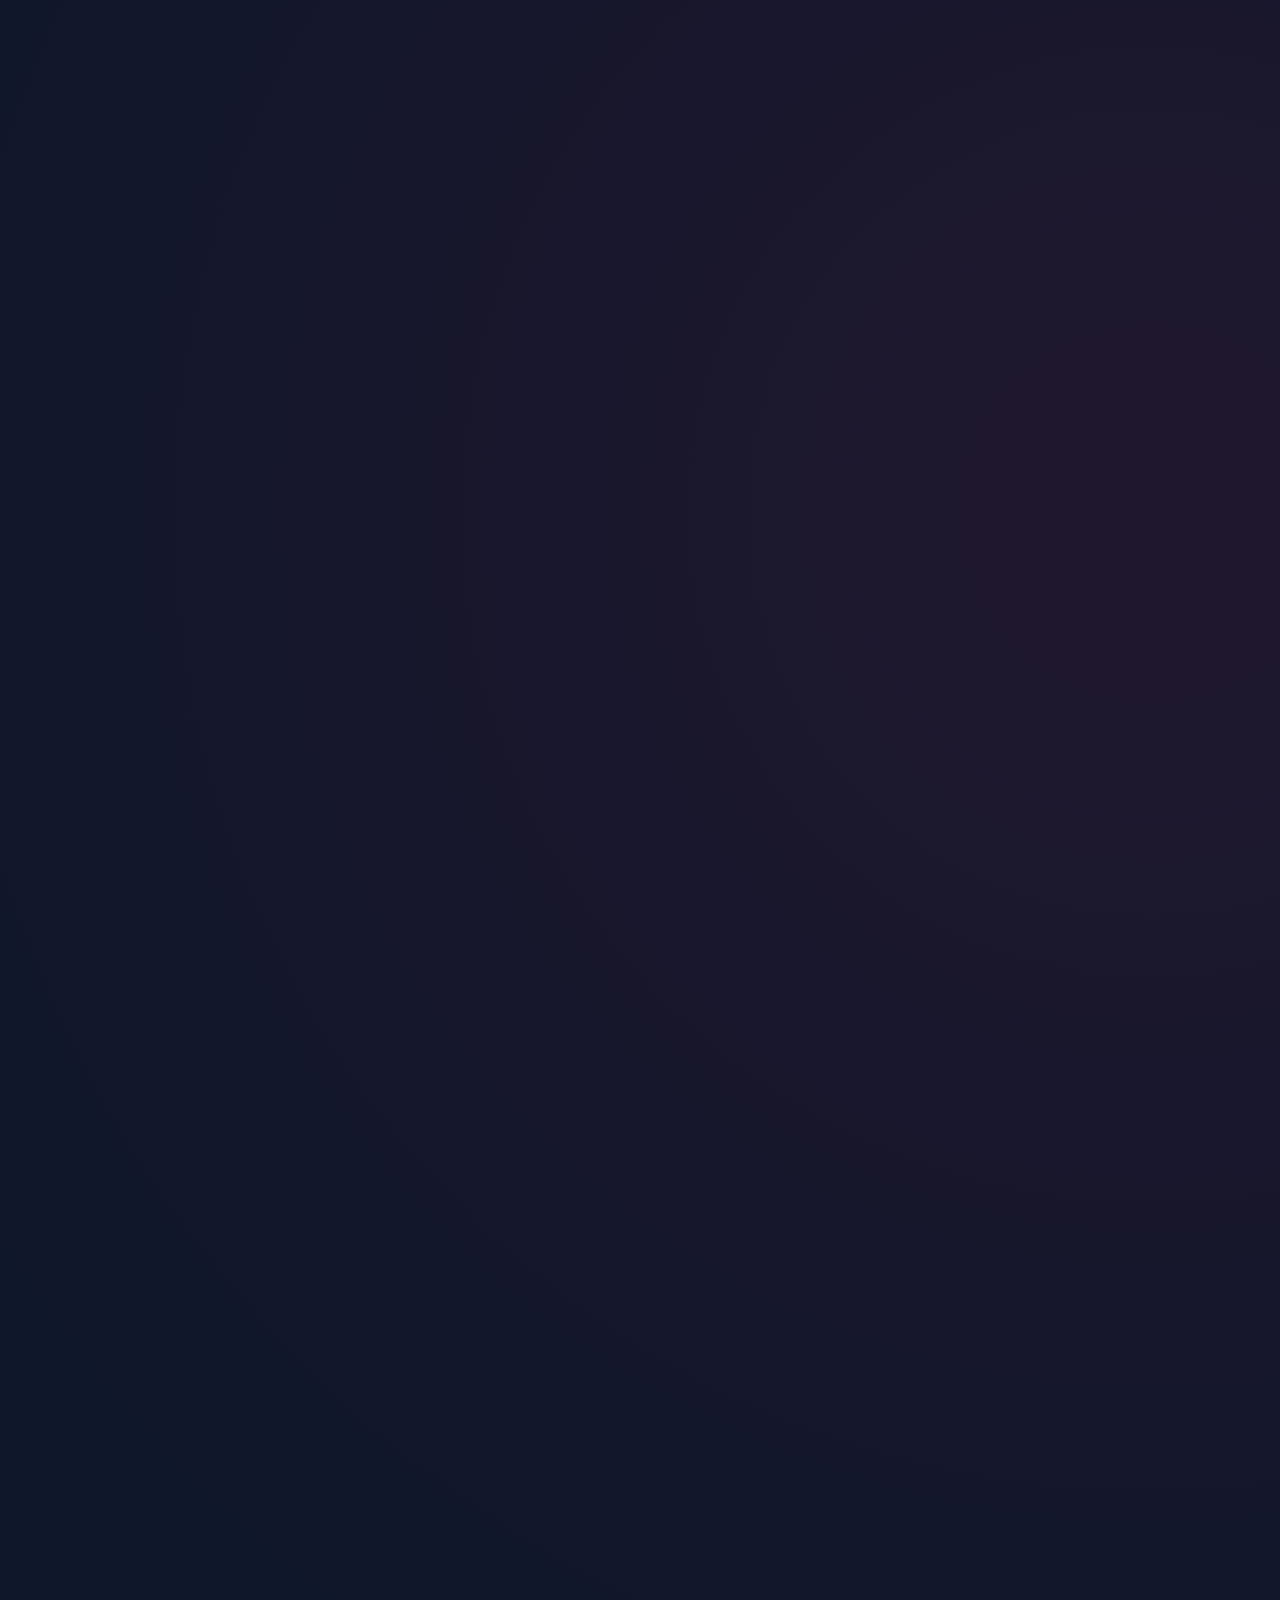
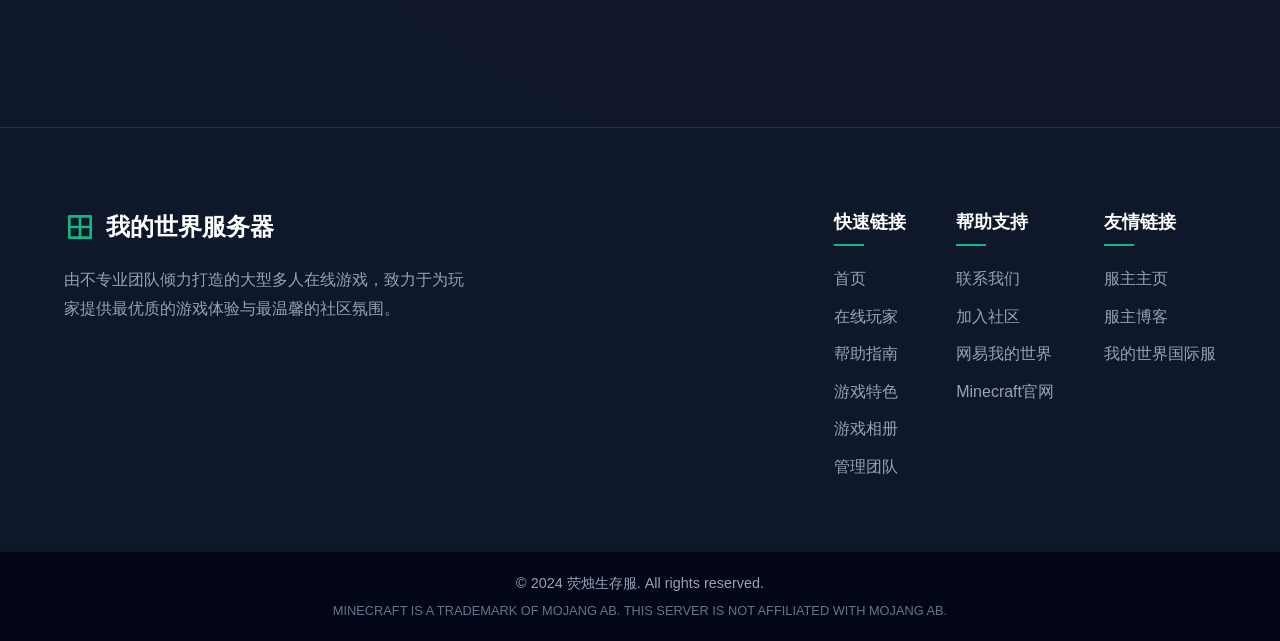
==== commit 0a7832a2: "cleanup: remove map proxy worker, test page and switch iframe to https://map.doulor.cn/" ====
--- a/index.html
+++ b/index.html
@@ -402,14 +402,14 @@
     </section>
 
     <!-- World Map Section (Pl3xMap) -->
-    <section id="world-map" class="map-section" data-bg="url('./png/background1.jpg')">
+    <section id="world-map" class="map-section" data-bg="url('./png/wj_Narcissa_3.png')">
         <div class="container">
             <div class="section-header scroll-fade-up">
                 <h2 class="section-title">世界地图</h2>
                 <p class="section-subtitle">实时查看服务器地图，探索每一个角落</p>
             </div>
             <div class="map-container scroll-fade-up delay-200">
-                <iframe src="/map/" class="map-iframe" loading="lazy" title="世界地图" allow="geolocation *"></iframe>
+                <iframe src="https://map.doulor.cn/" class="map-iframe" loading="lazy" title="世界地图" allow="geolocation *"></iframe>
             </div>
         </div>
     </section>
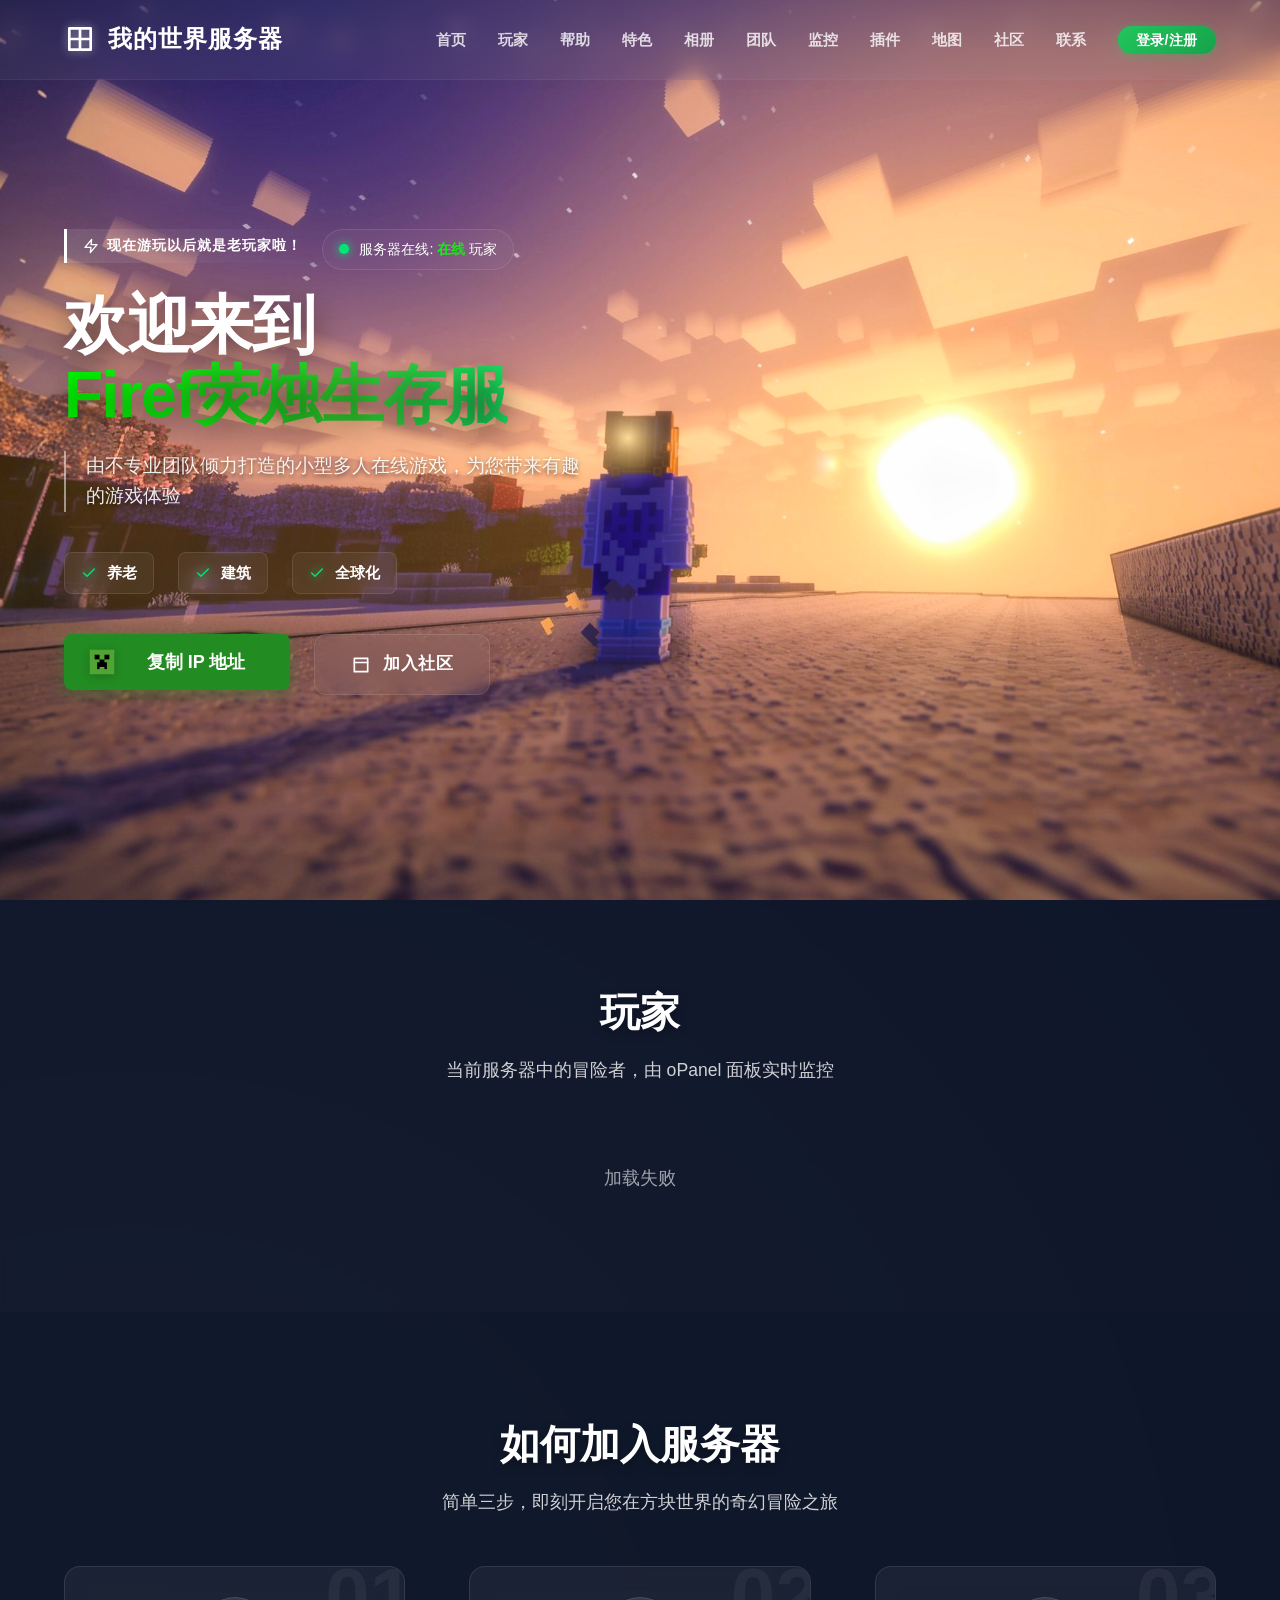
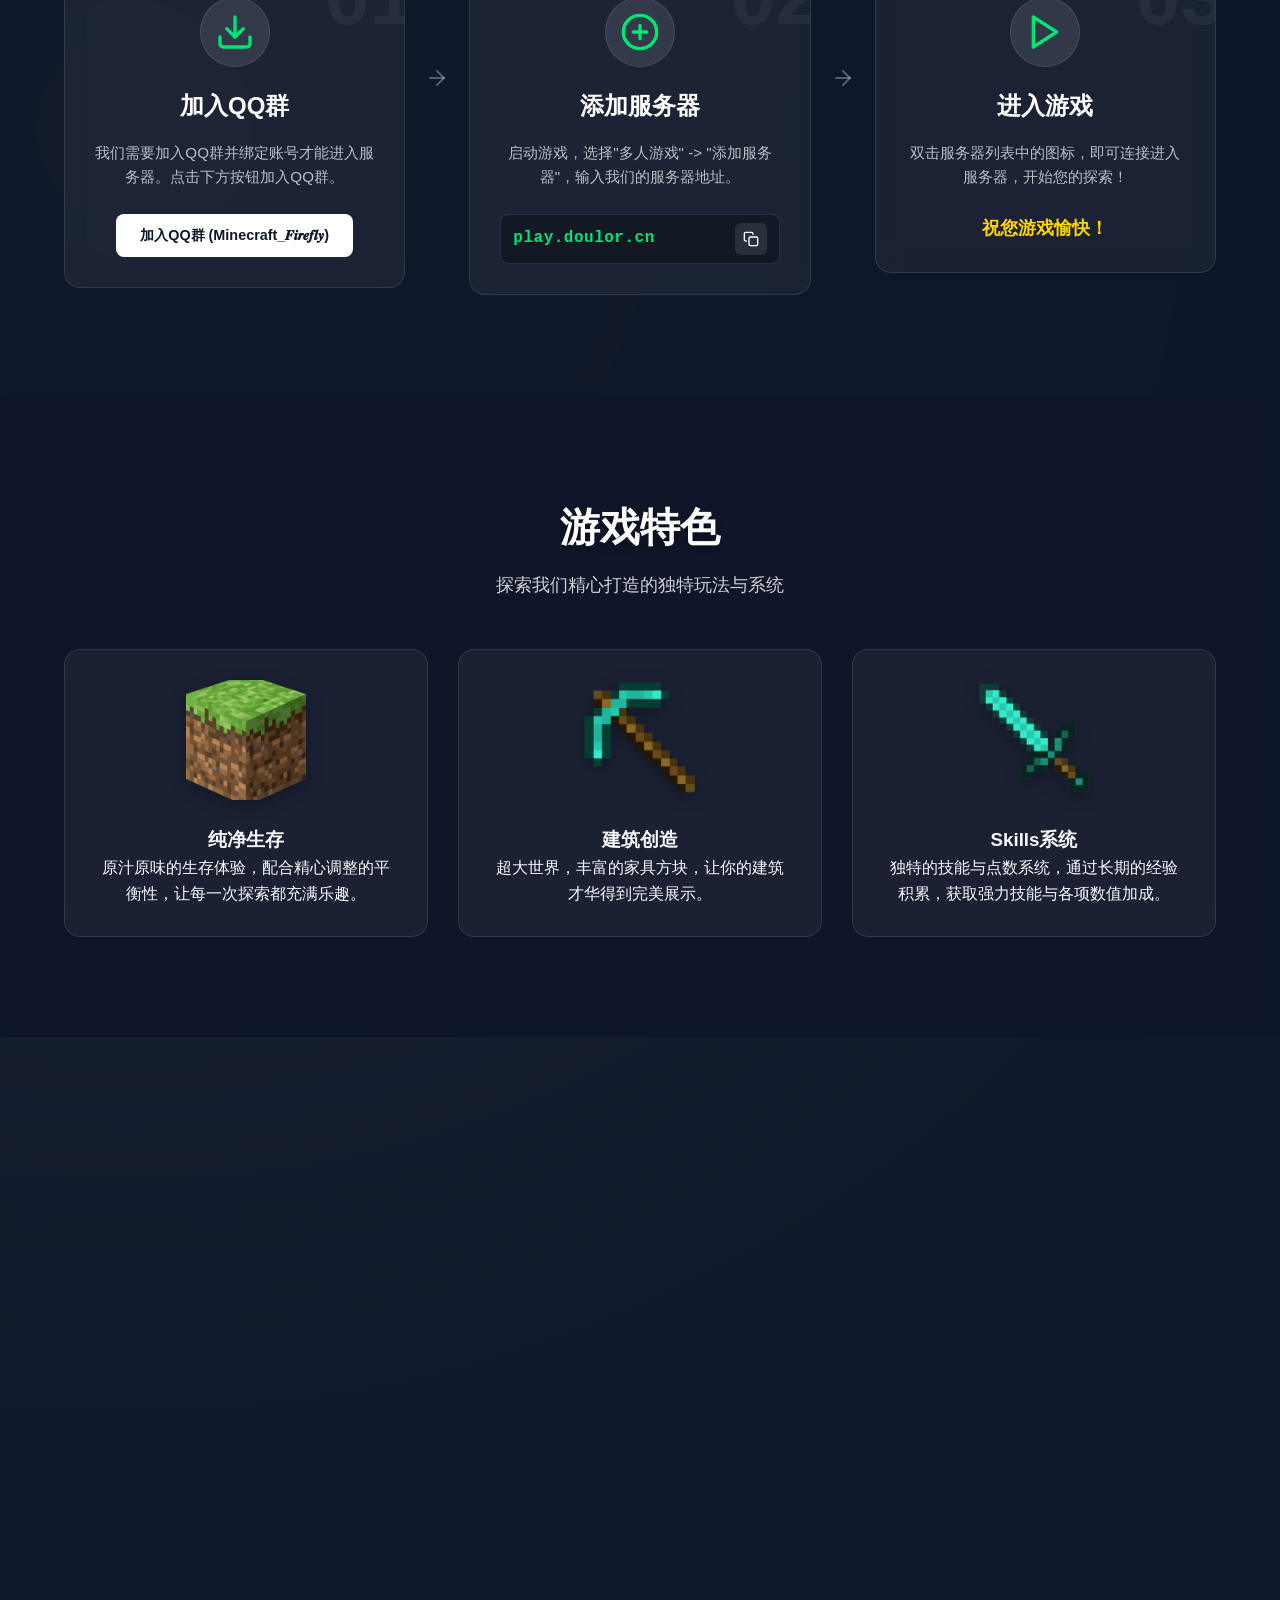
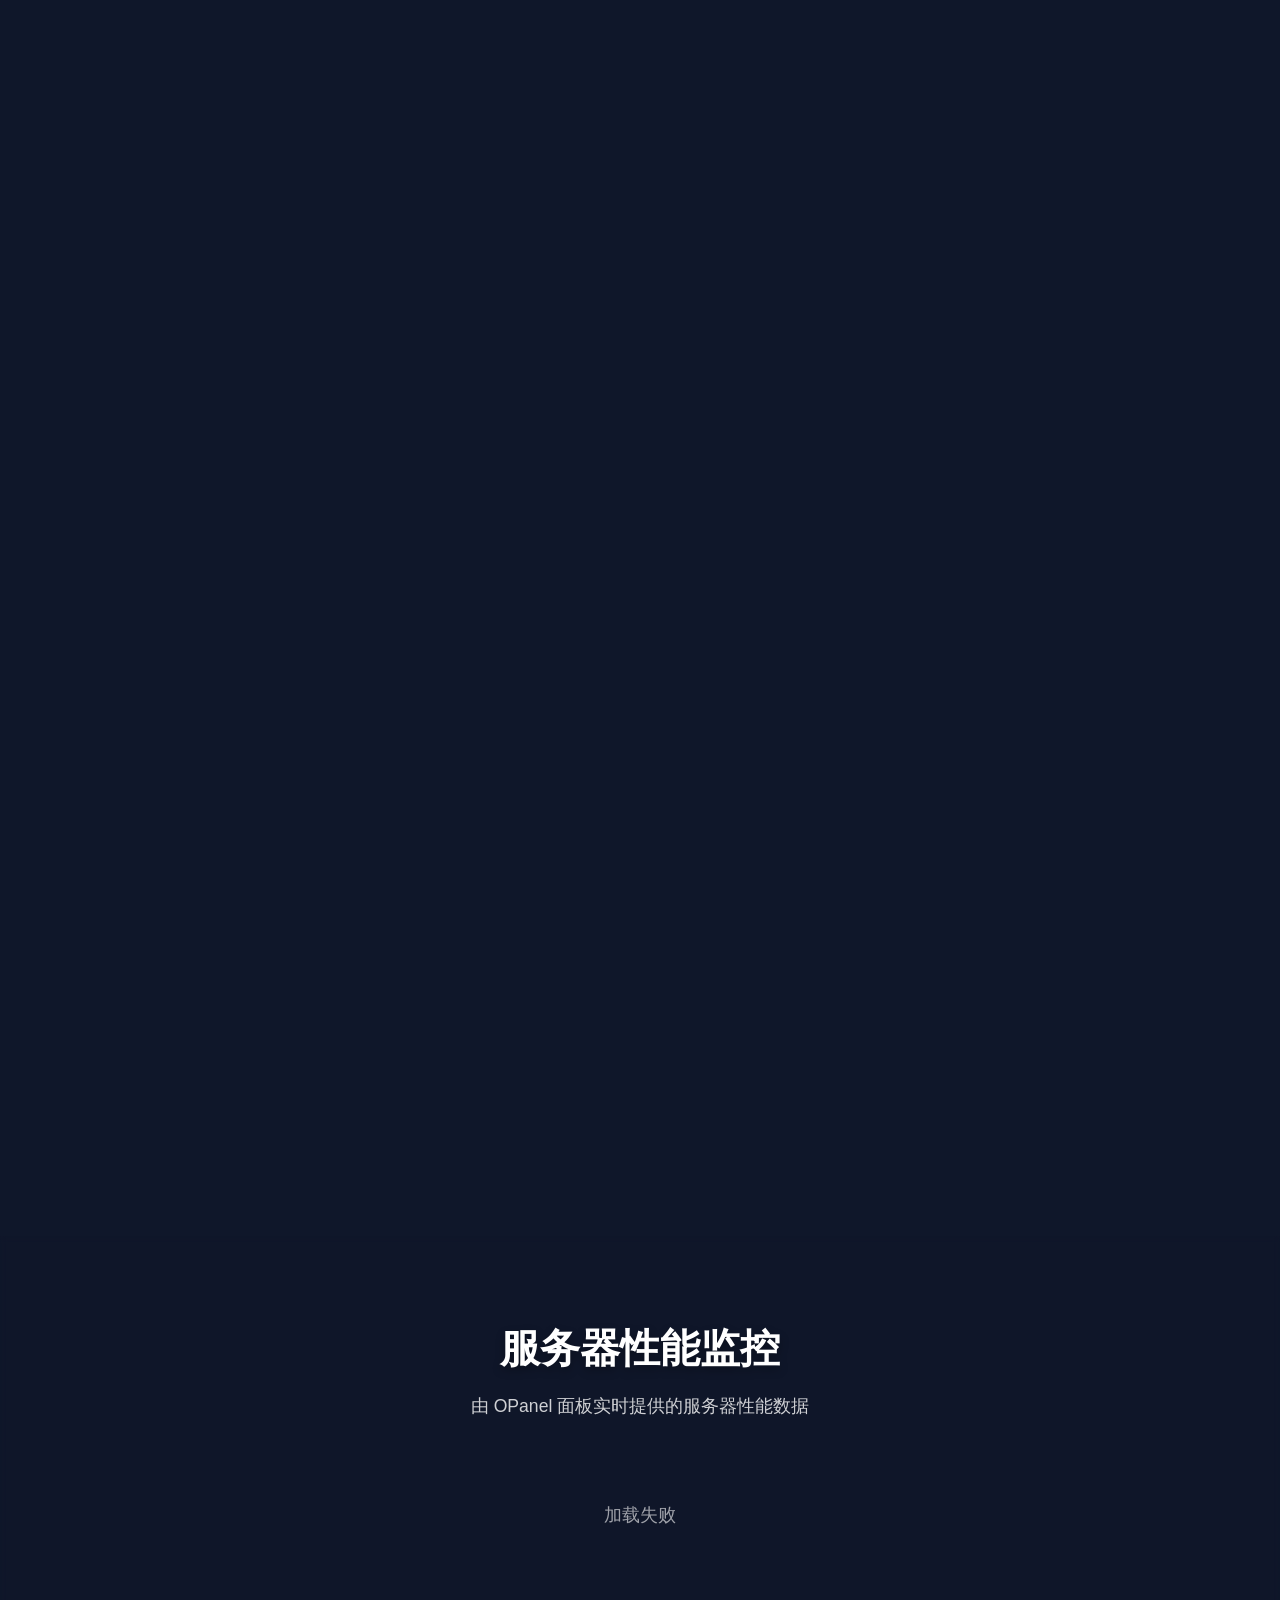
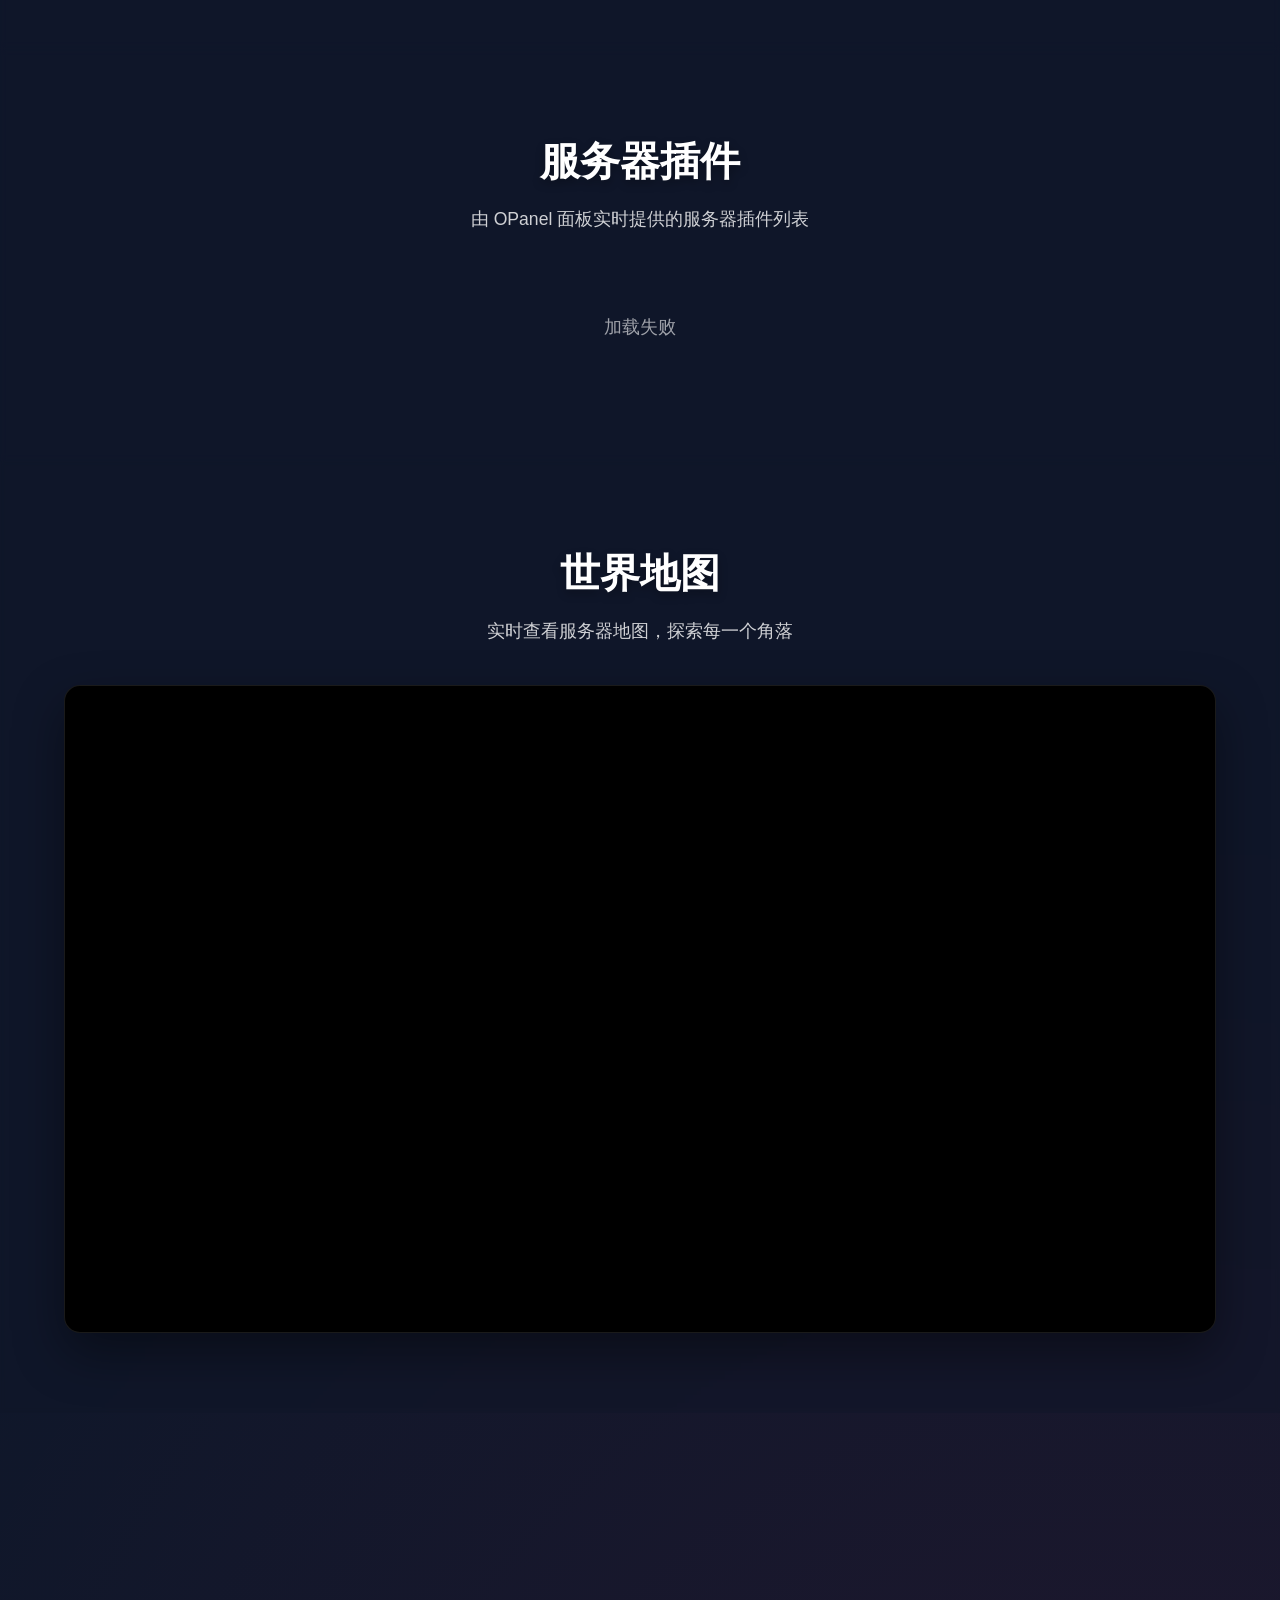
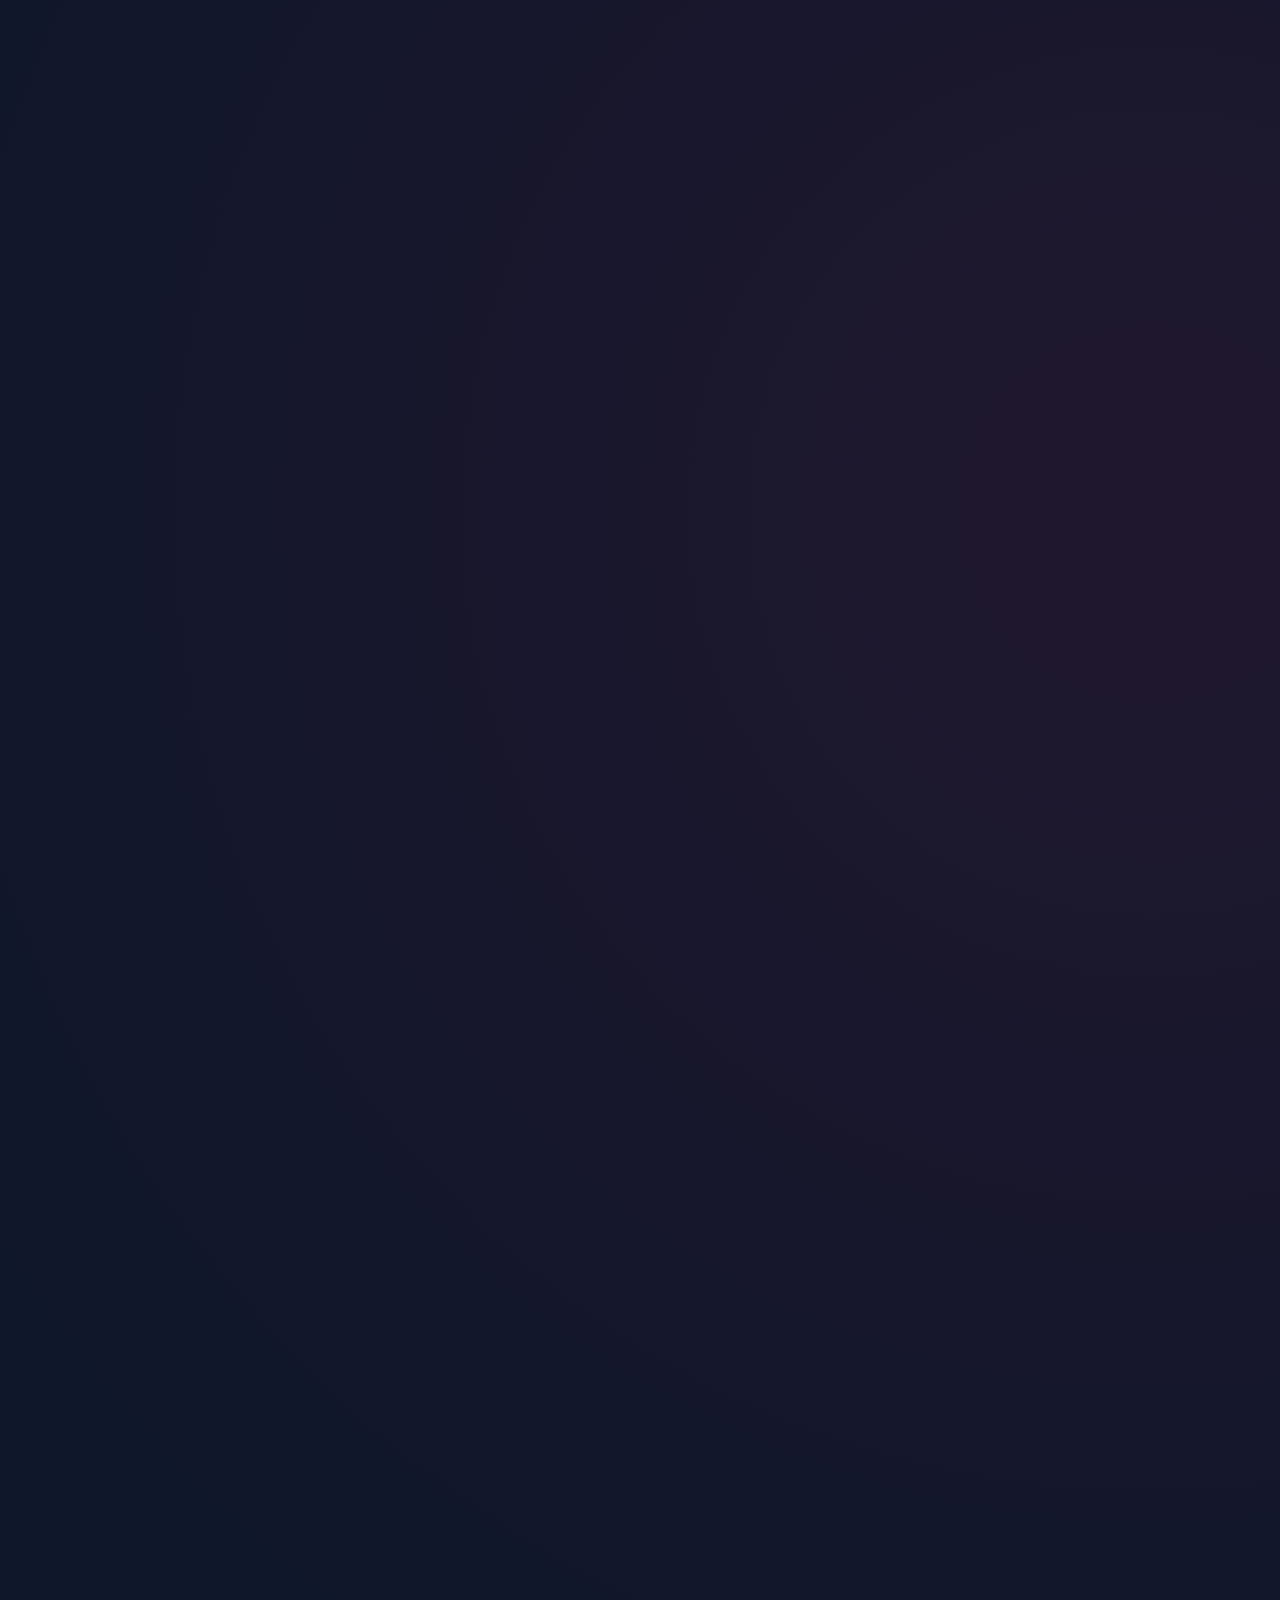
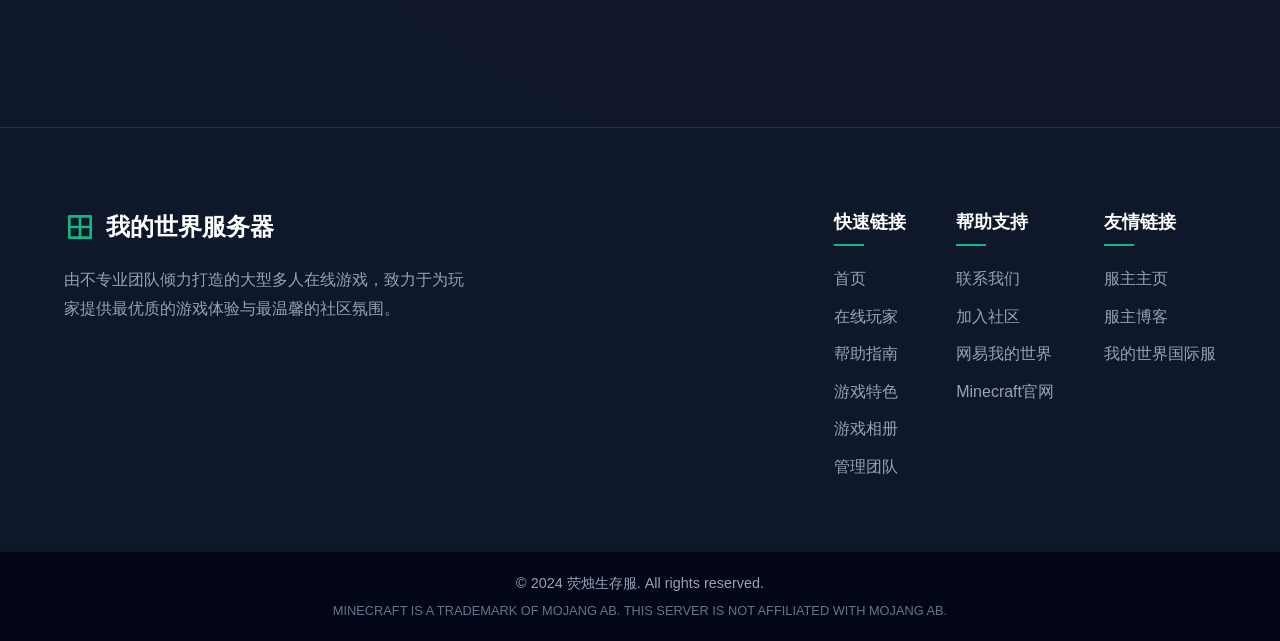
==== commit 384d82eb: "Revert "feat(front): respect admin homepage settings; hide plugins when disabled" This reverts commi" ====
--- a/index.html
+++ b/index.html
@@ -186,7 +186,7 @@
                     </div>
                     <h3 class="step-title">加入QQ群</h3>
                     <p class="step-desc">我们需要加入QQ群并绑定账号才能进入服务器。点击下方按钮加入QQ群。</p>
-                    <a href="#" class="btn-step">加入QQ群 (Minecraft_𝓕𝒾𝓇𝓮𝓯𝓵𝔂)</a>
+                    <a href="#" class="btn-step">加入QQ群 (Minecraft_𝑭𝒊𝒓𝒆𝒇𝒍𝒚)</a>
                 </div>
 
                 <!-- Arrow 1 -->
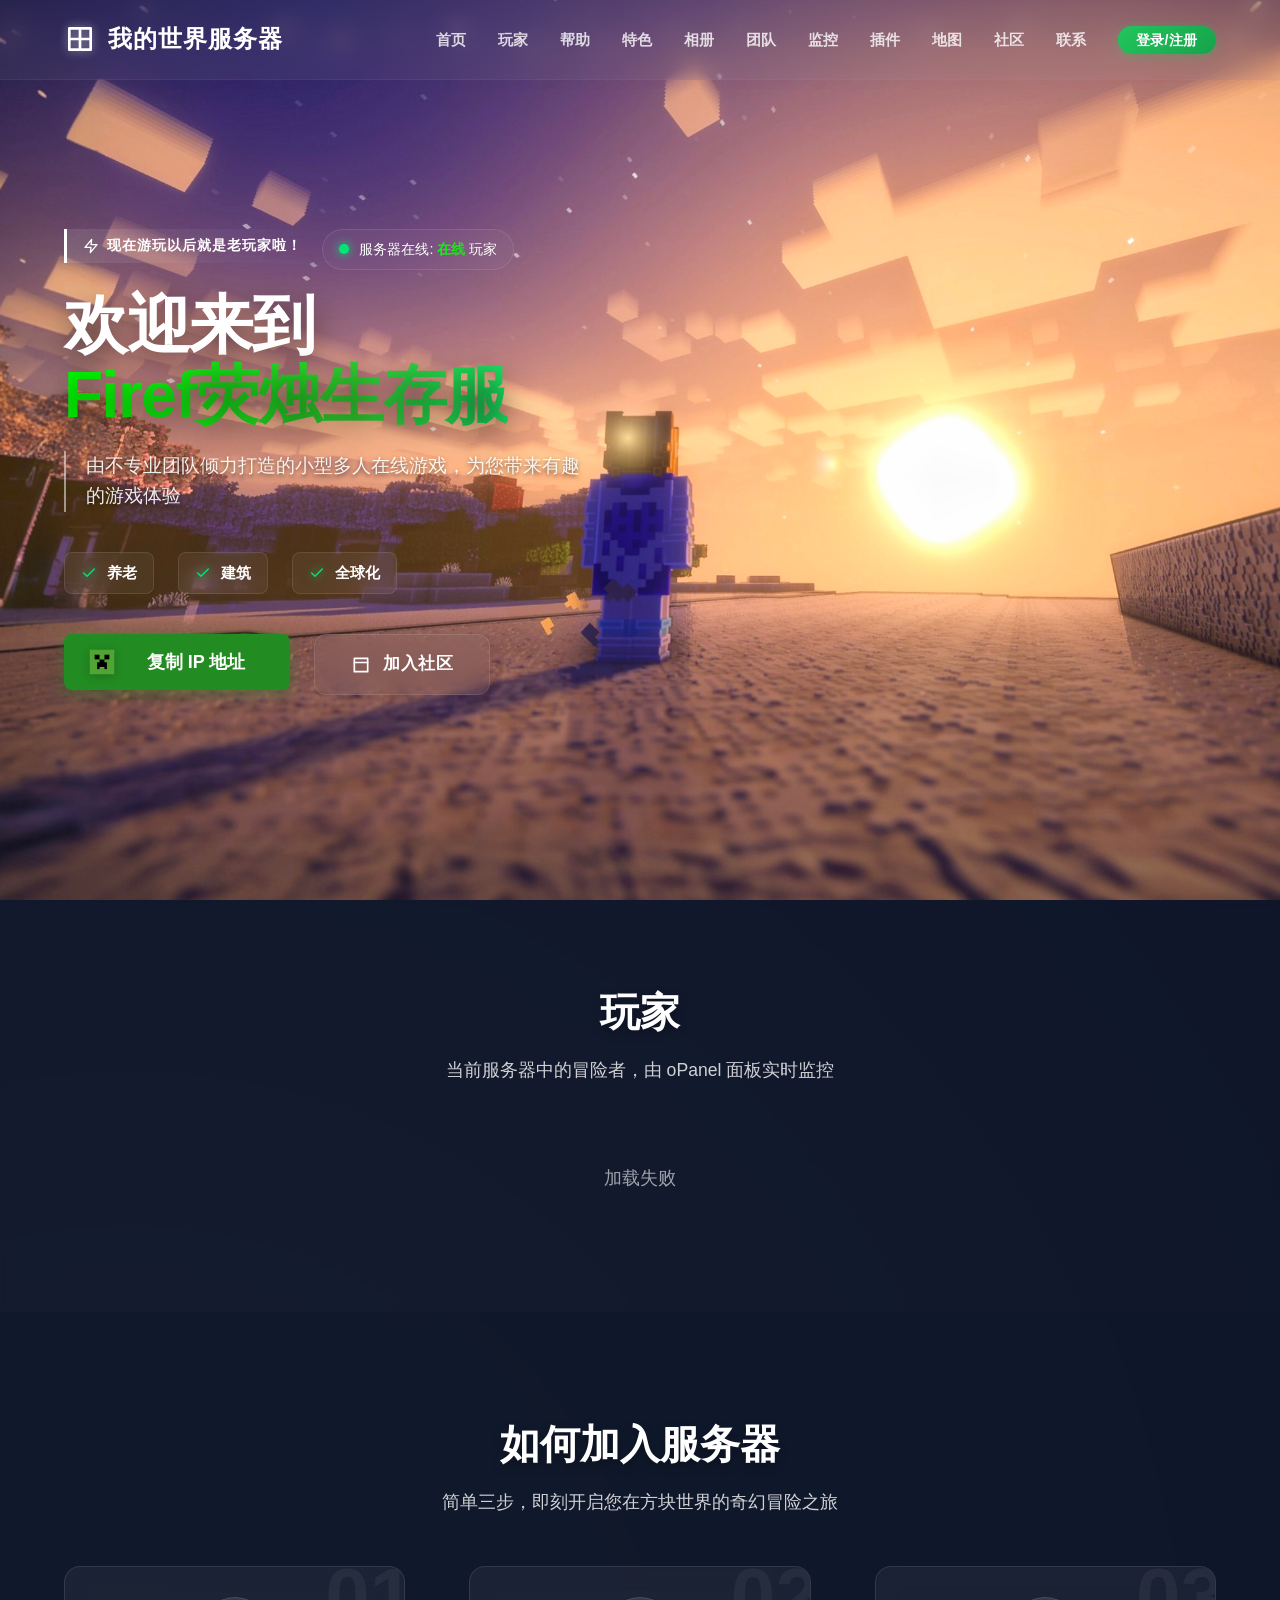
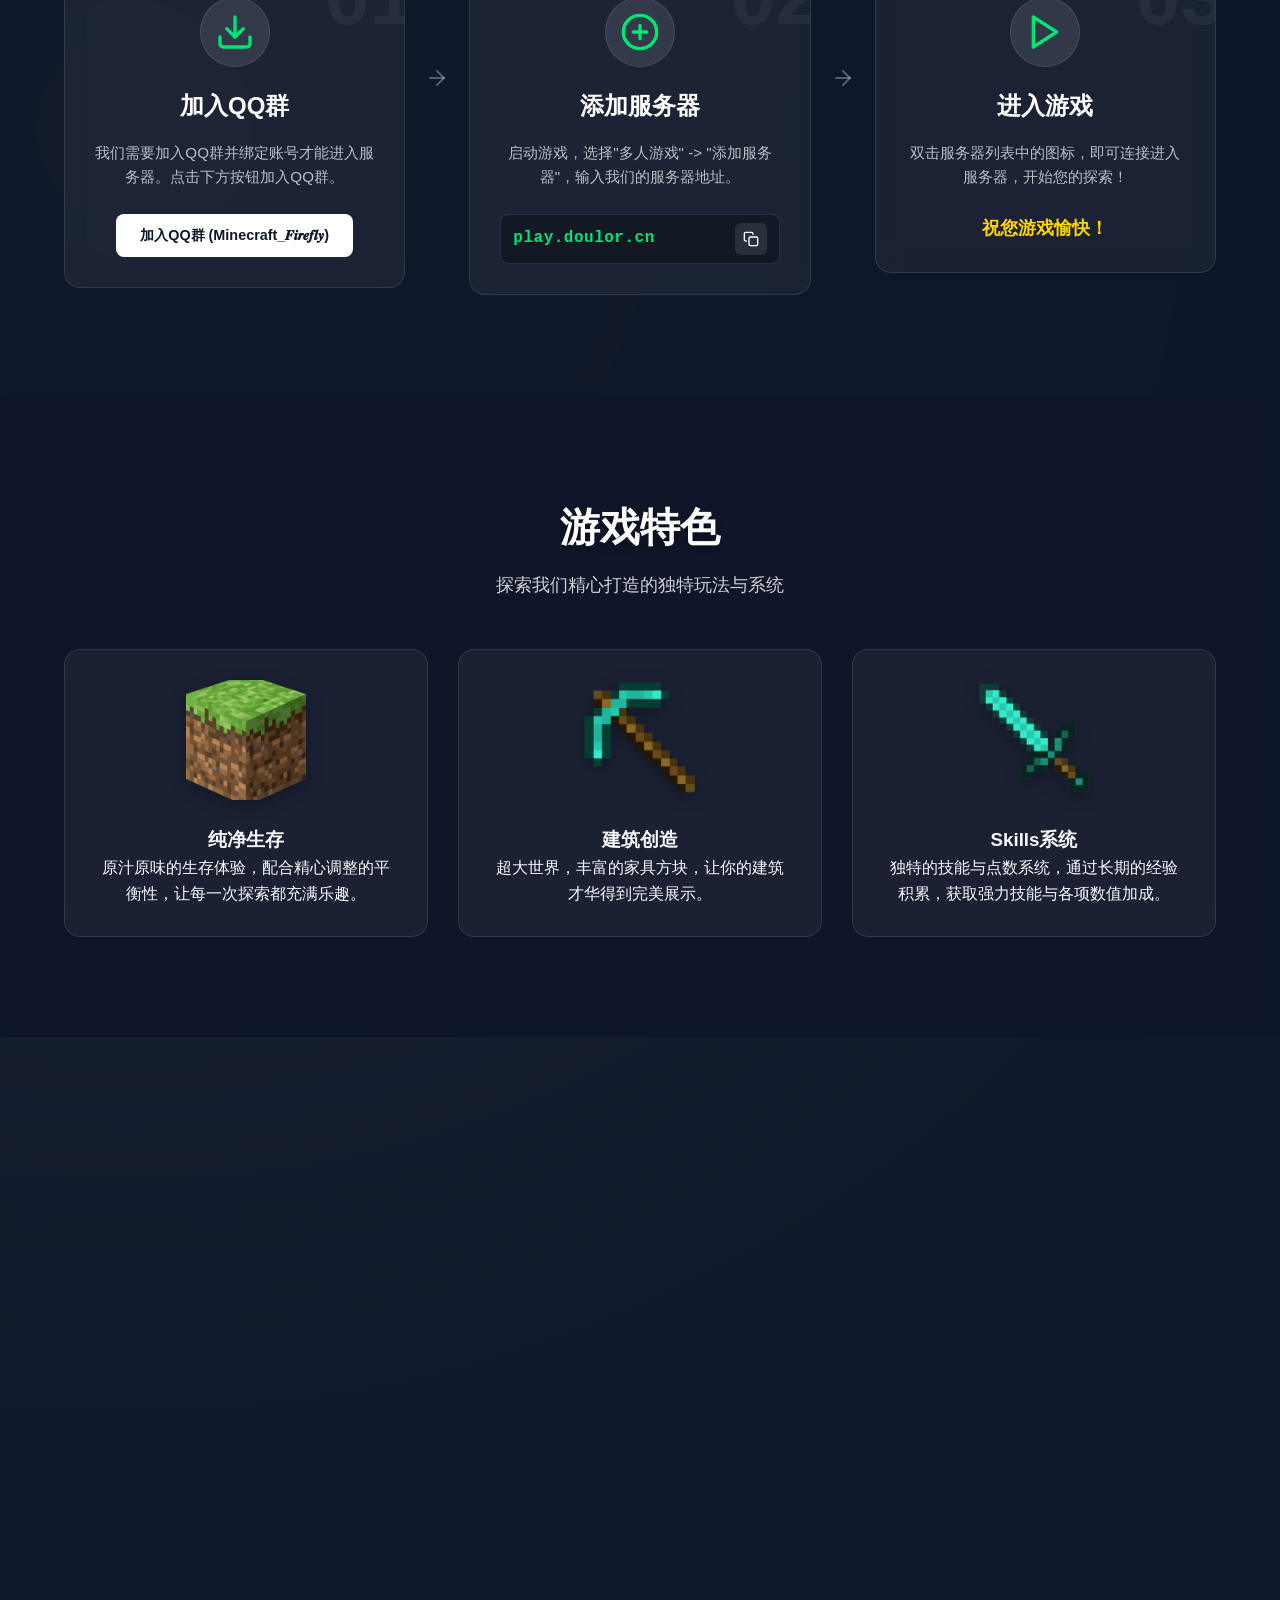
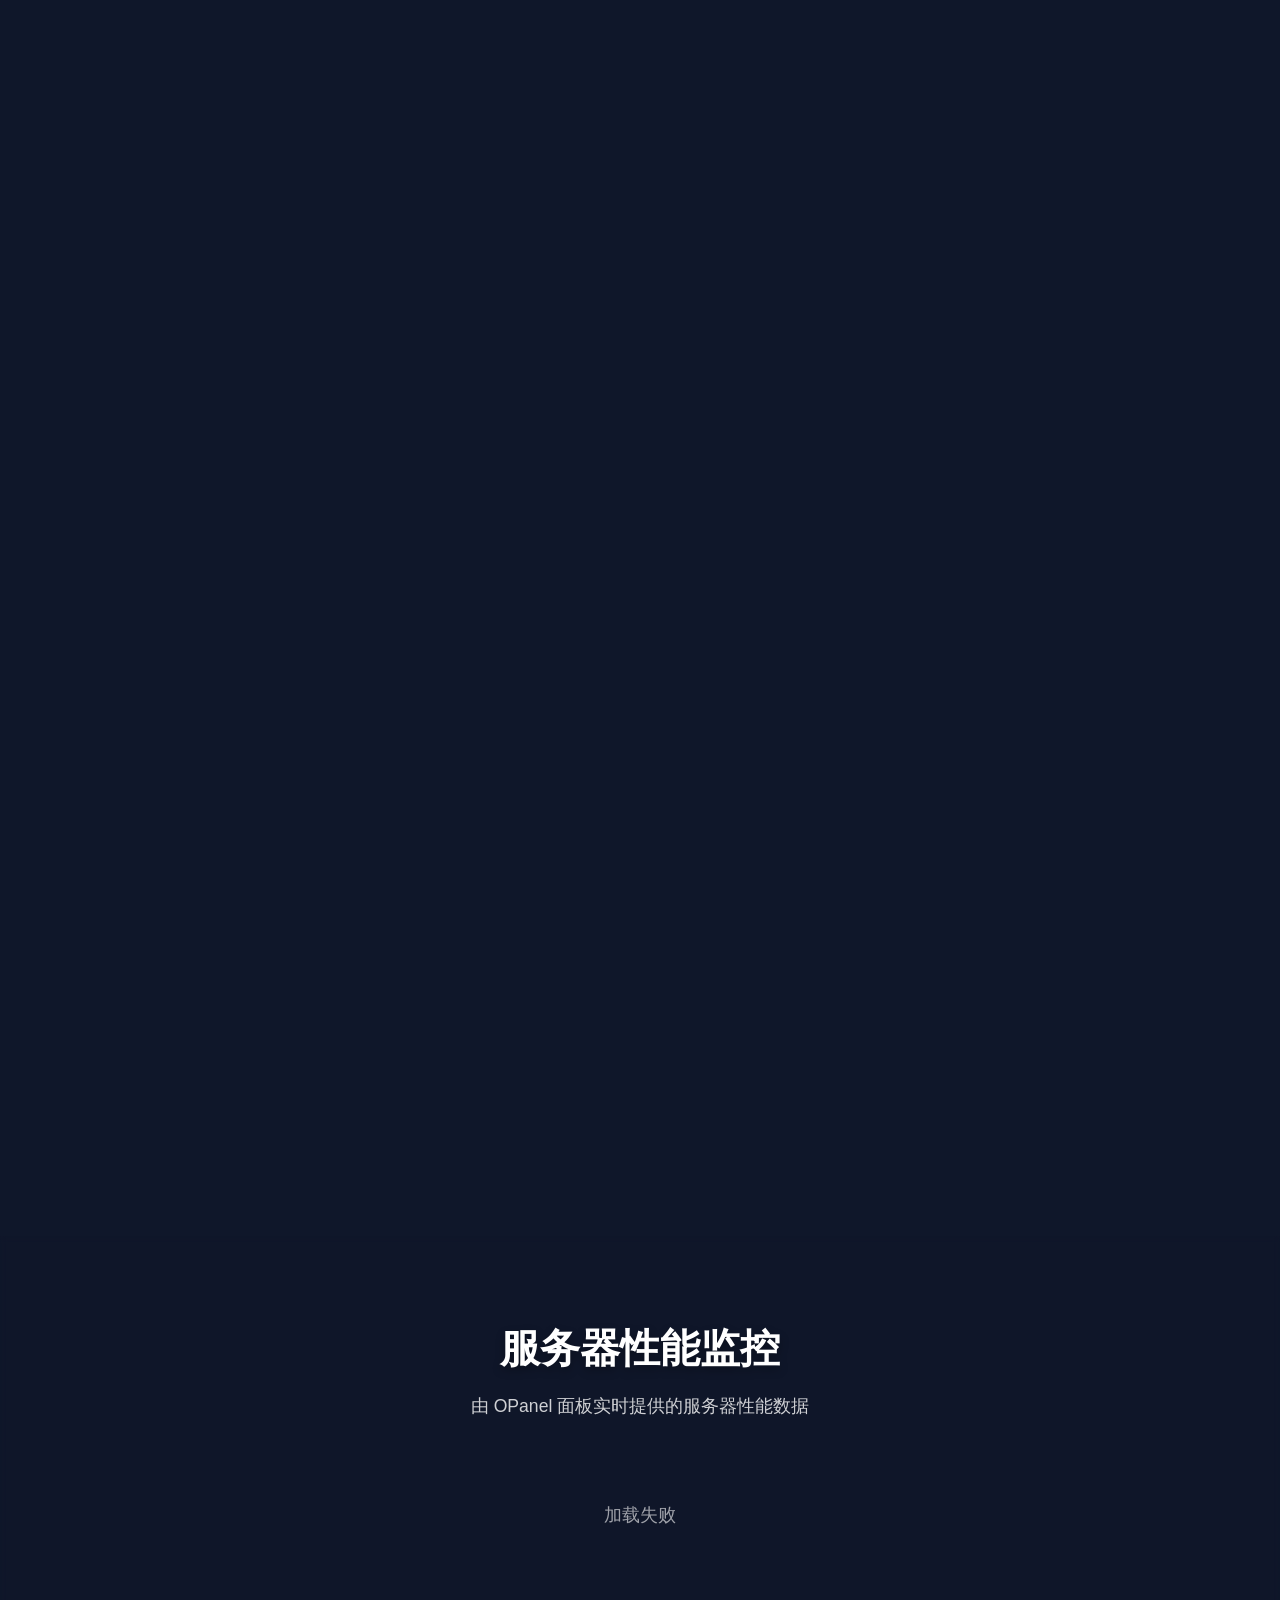
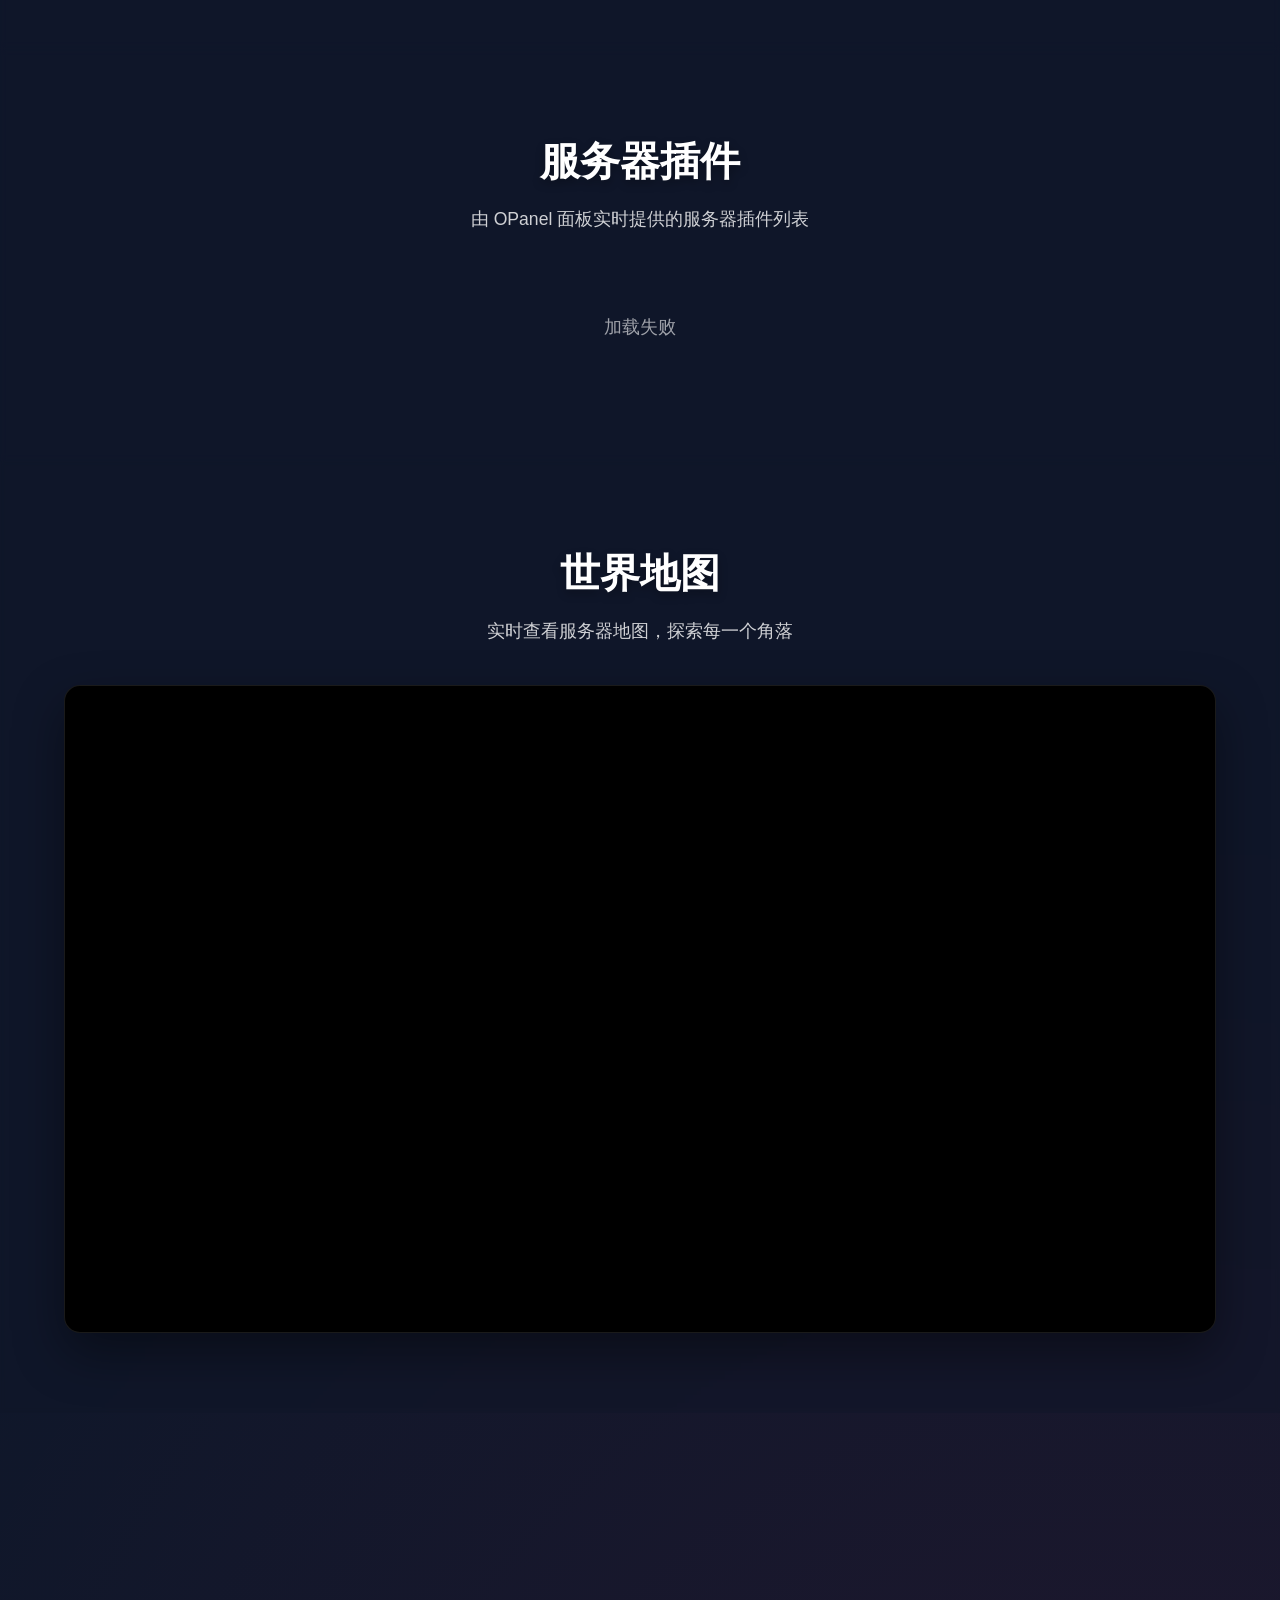
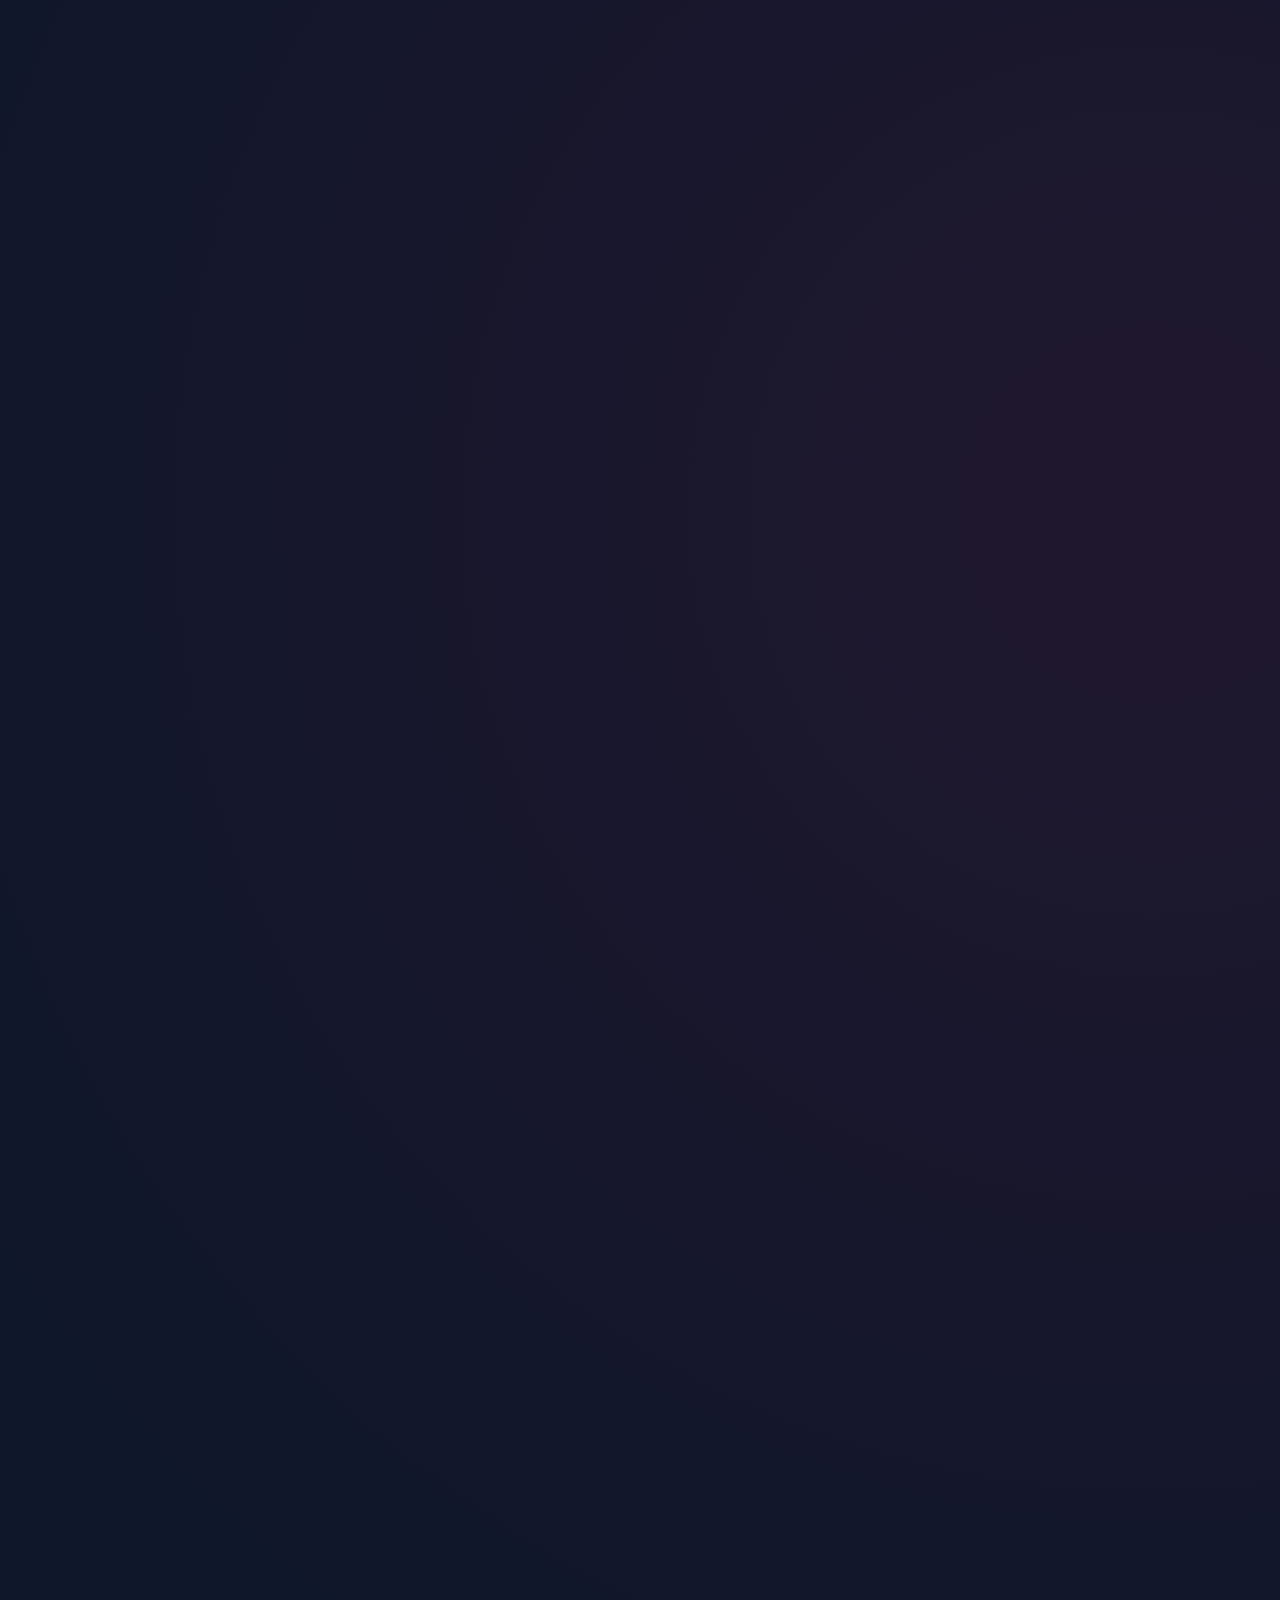
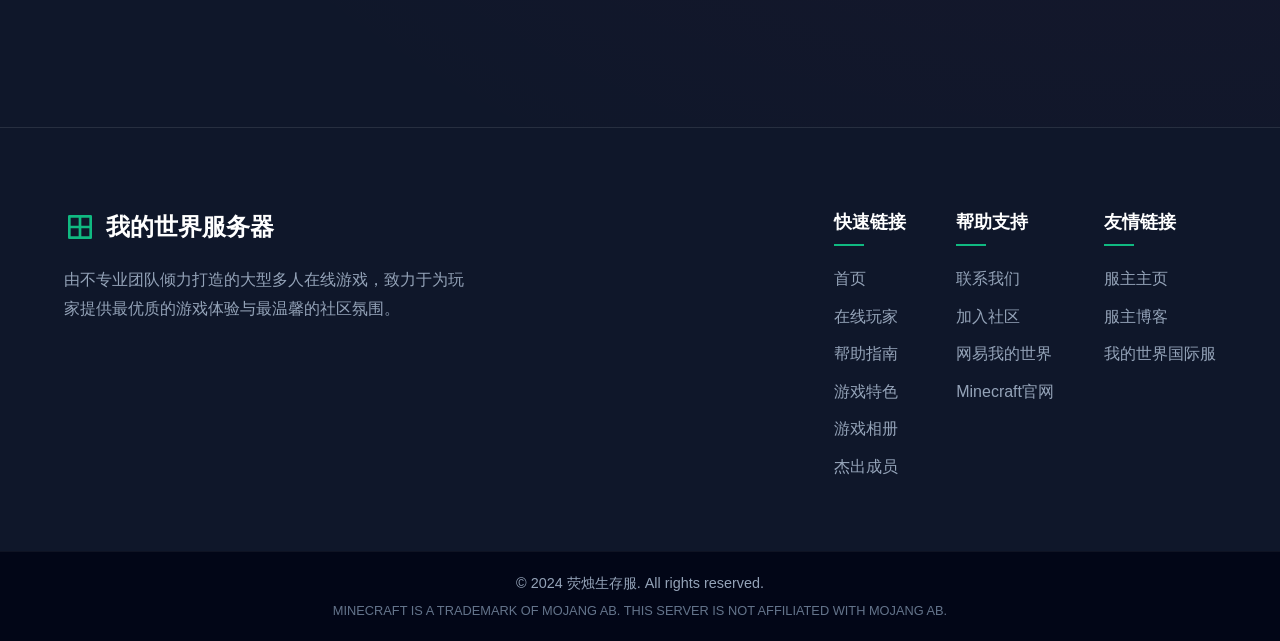
==== commit f8f39d90: "管理团队改名" ====
--- a/index.html
+++ b/index.html
@@ -310,8 +310,8 @@
     <section id="team" class="team-section" data-bg="url('./png/achXdg.jpg')">
         <div class="container">
             <div class="section-header scroll-fade-up">
-                <h2 class="section-title">管理团队</h2>
-                <p class="section-subtitle">不专业的运营团队，致力于为您提供能玩的游戏体验</p>
+                <h2 class="section-title">杰出成员</h2>
+                <p class="section-subtitle">不专业的游戏团队，致力于为您提供能玩的游戏体验</p>
             </div>
 
             <div class="team-carousel-container scroll-fade-up delay-200">
@@ -577,7 +577,7 @@
                         <li><a href="#help-docs">帮助指南</a></li>
                         <li><a href="#features">游戏特色</a></li>
                         <li><a href="#gallery">游戏相册</a></li>
-                        <li><a href="#team">管理团队</a></li>
+                        <li><a href="#team">杰出成员</a></li>
                     </ul>
                 </div>
                 <div class="footer-column">
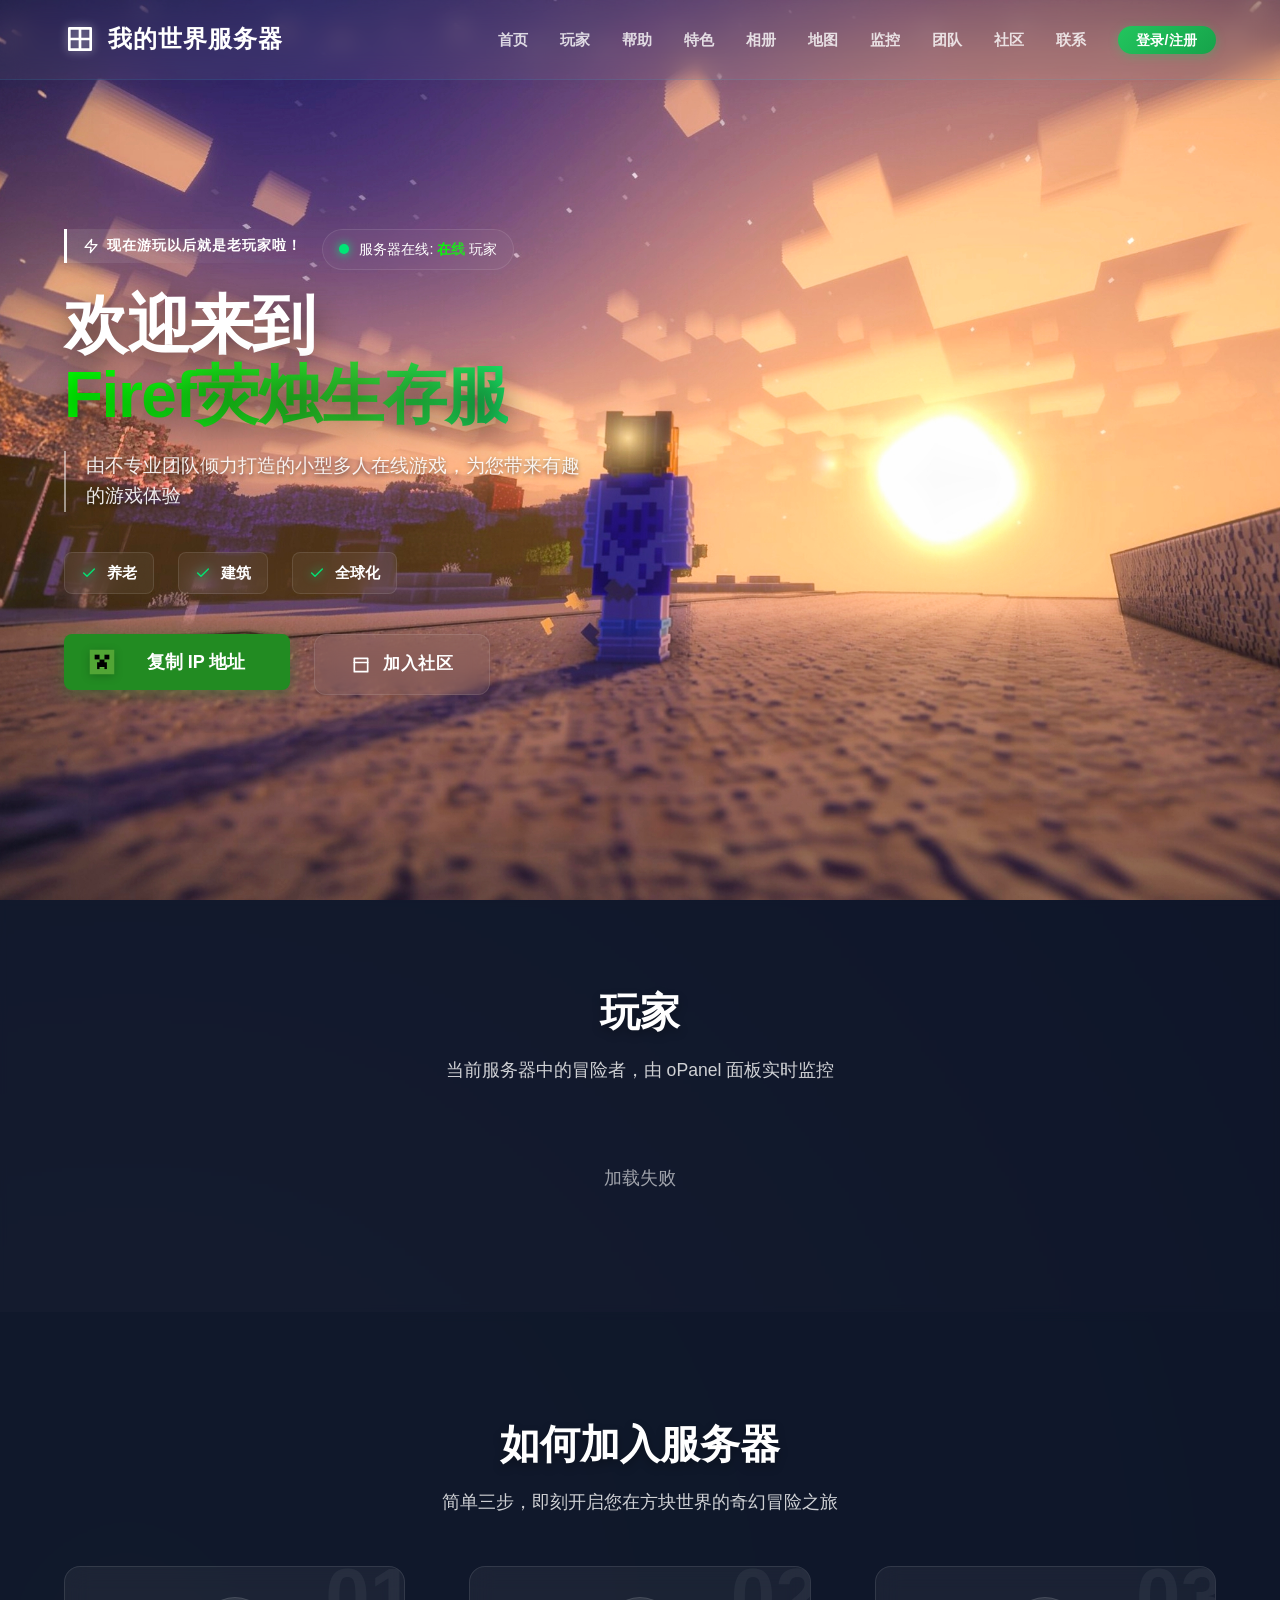
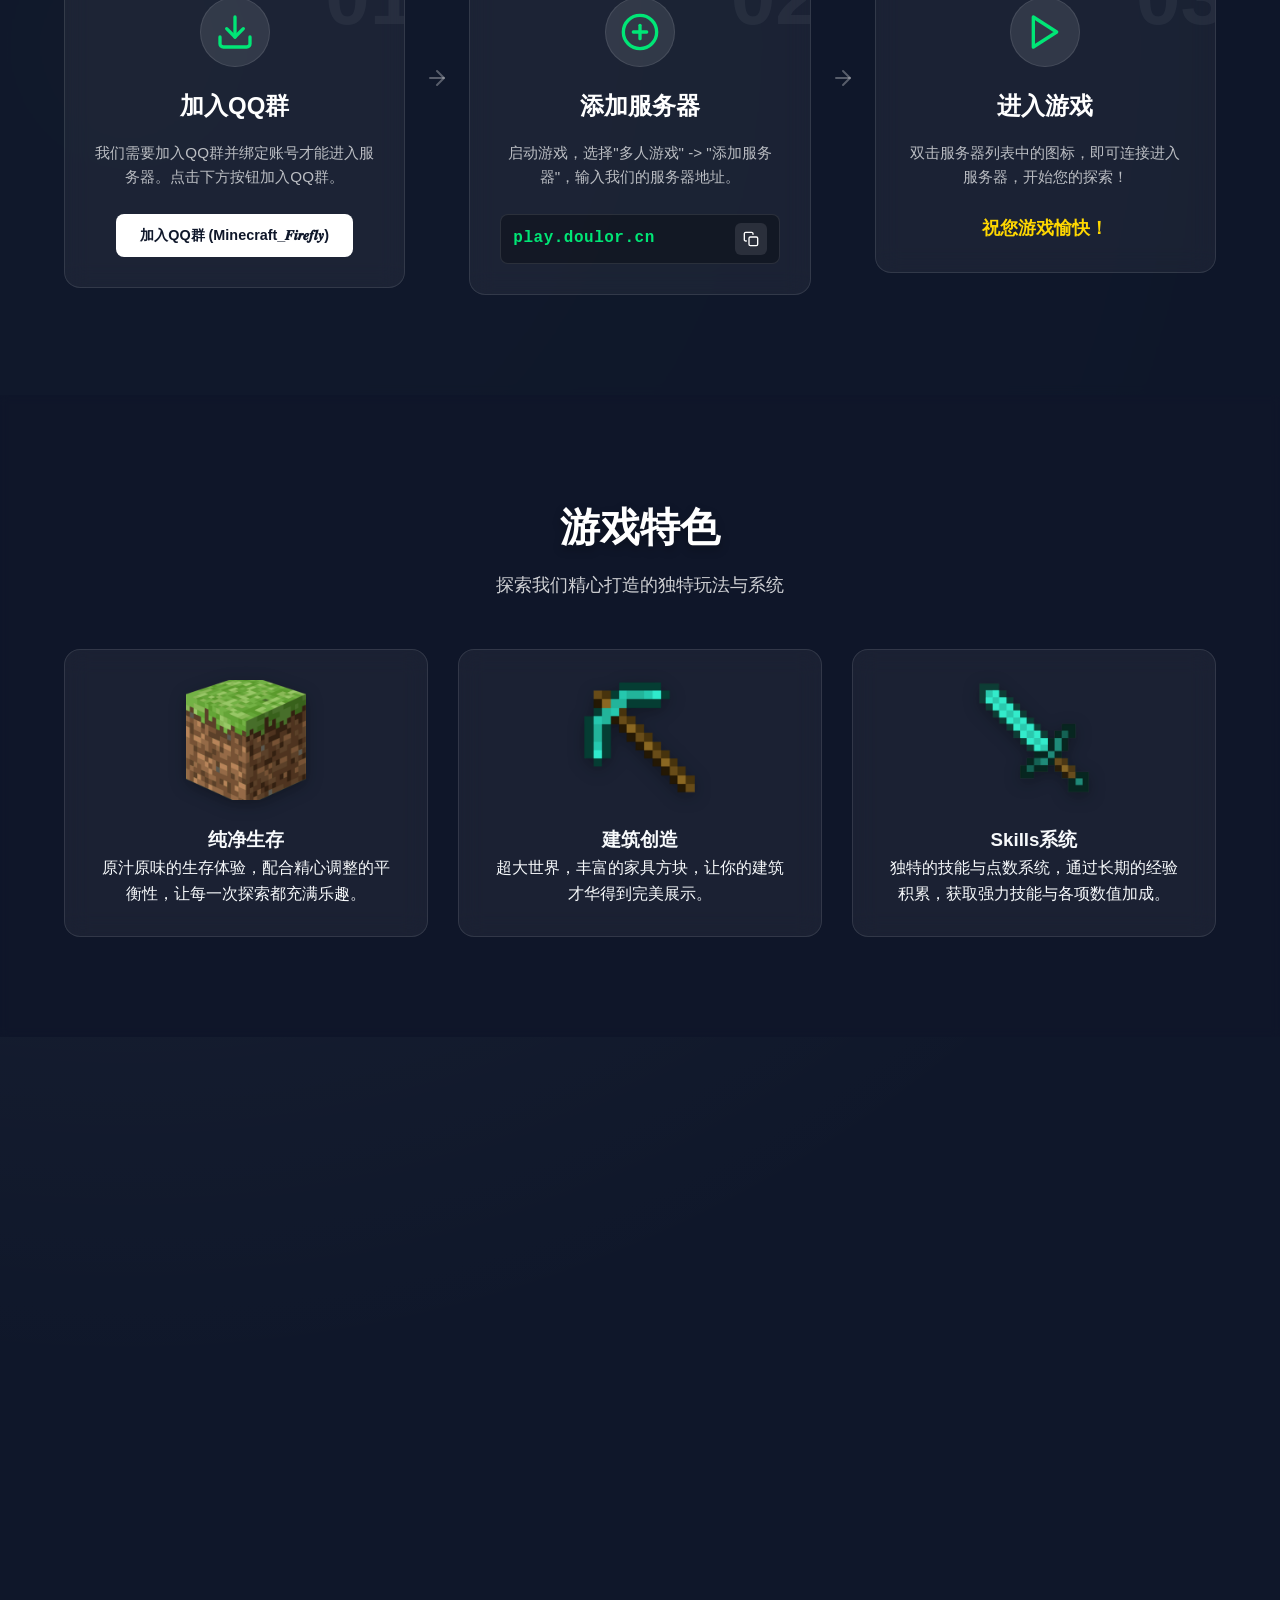
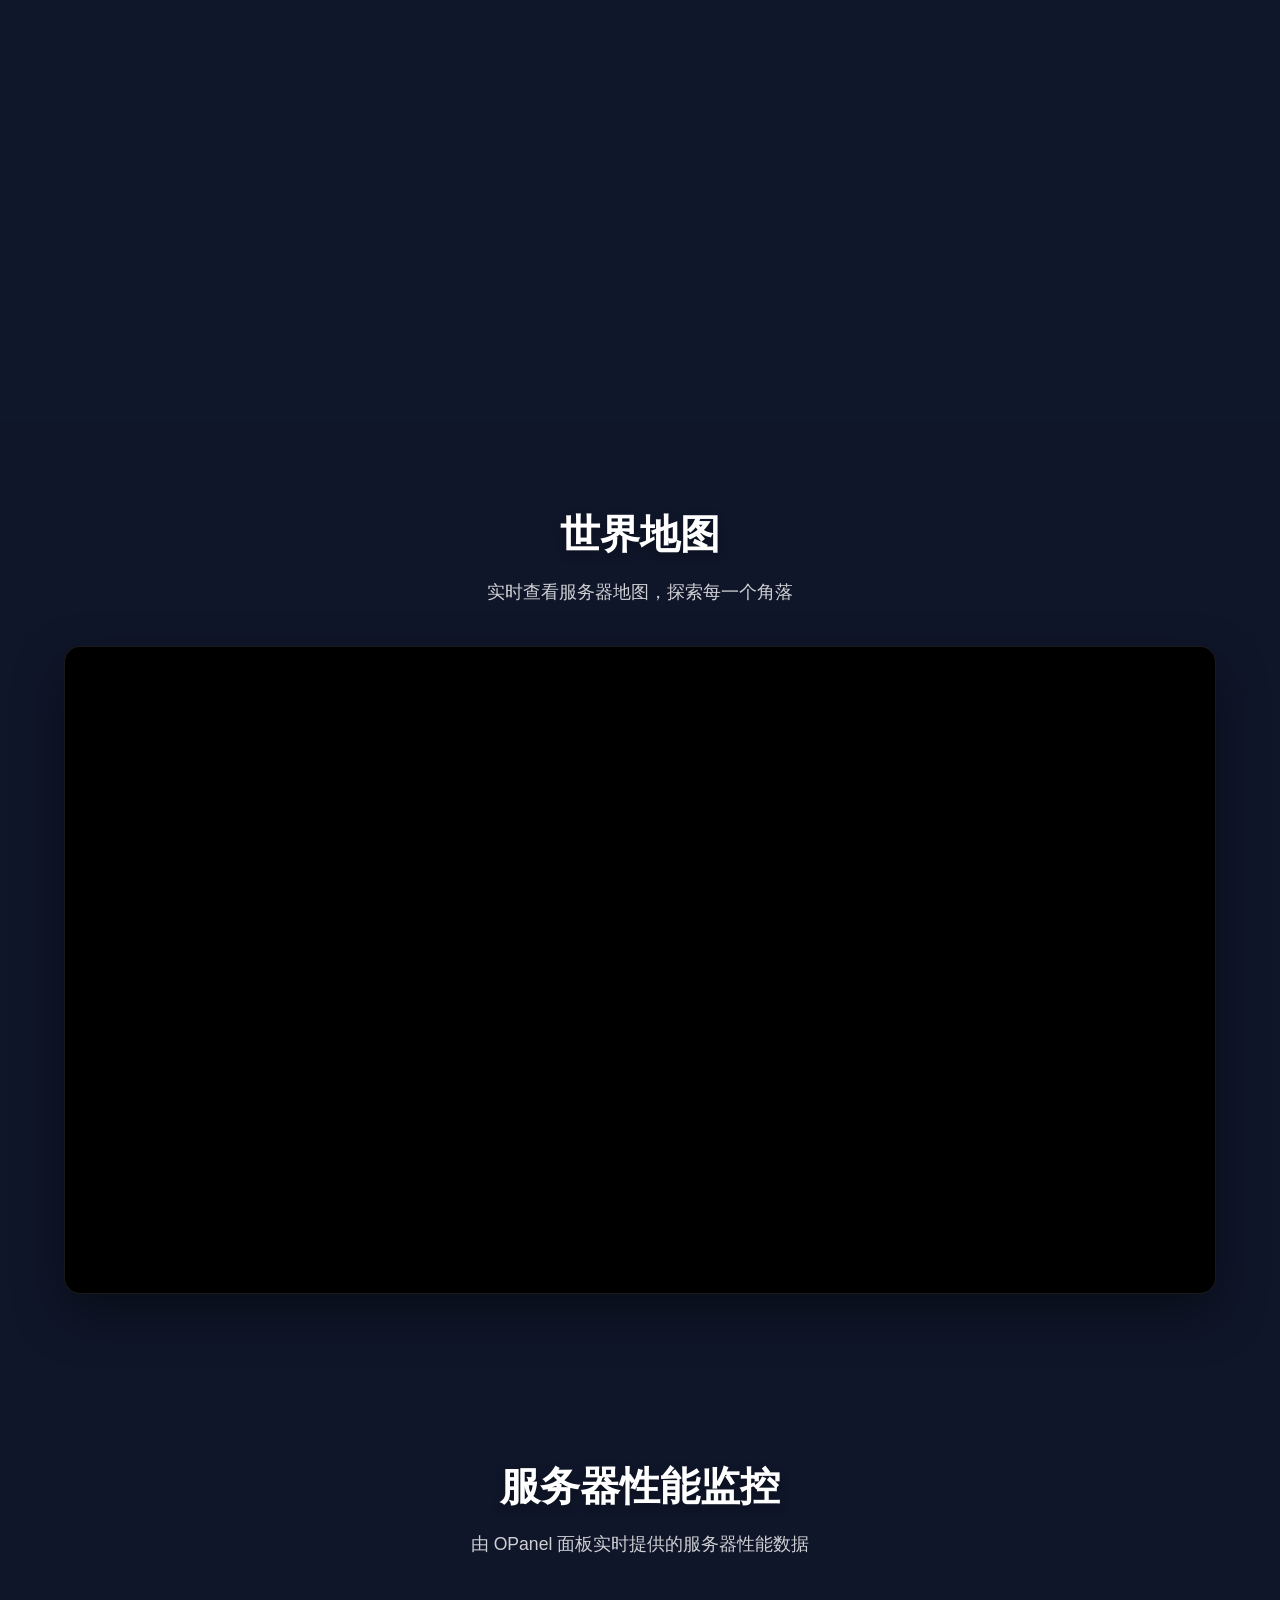
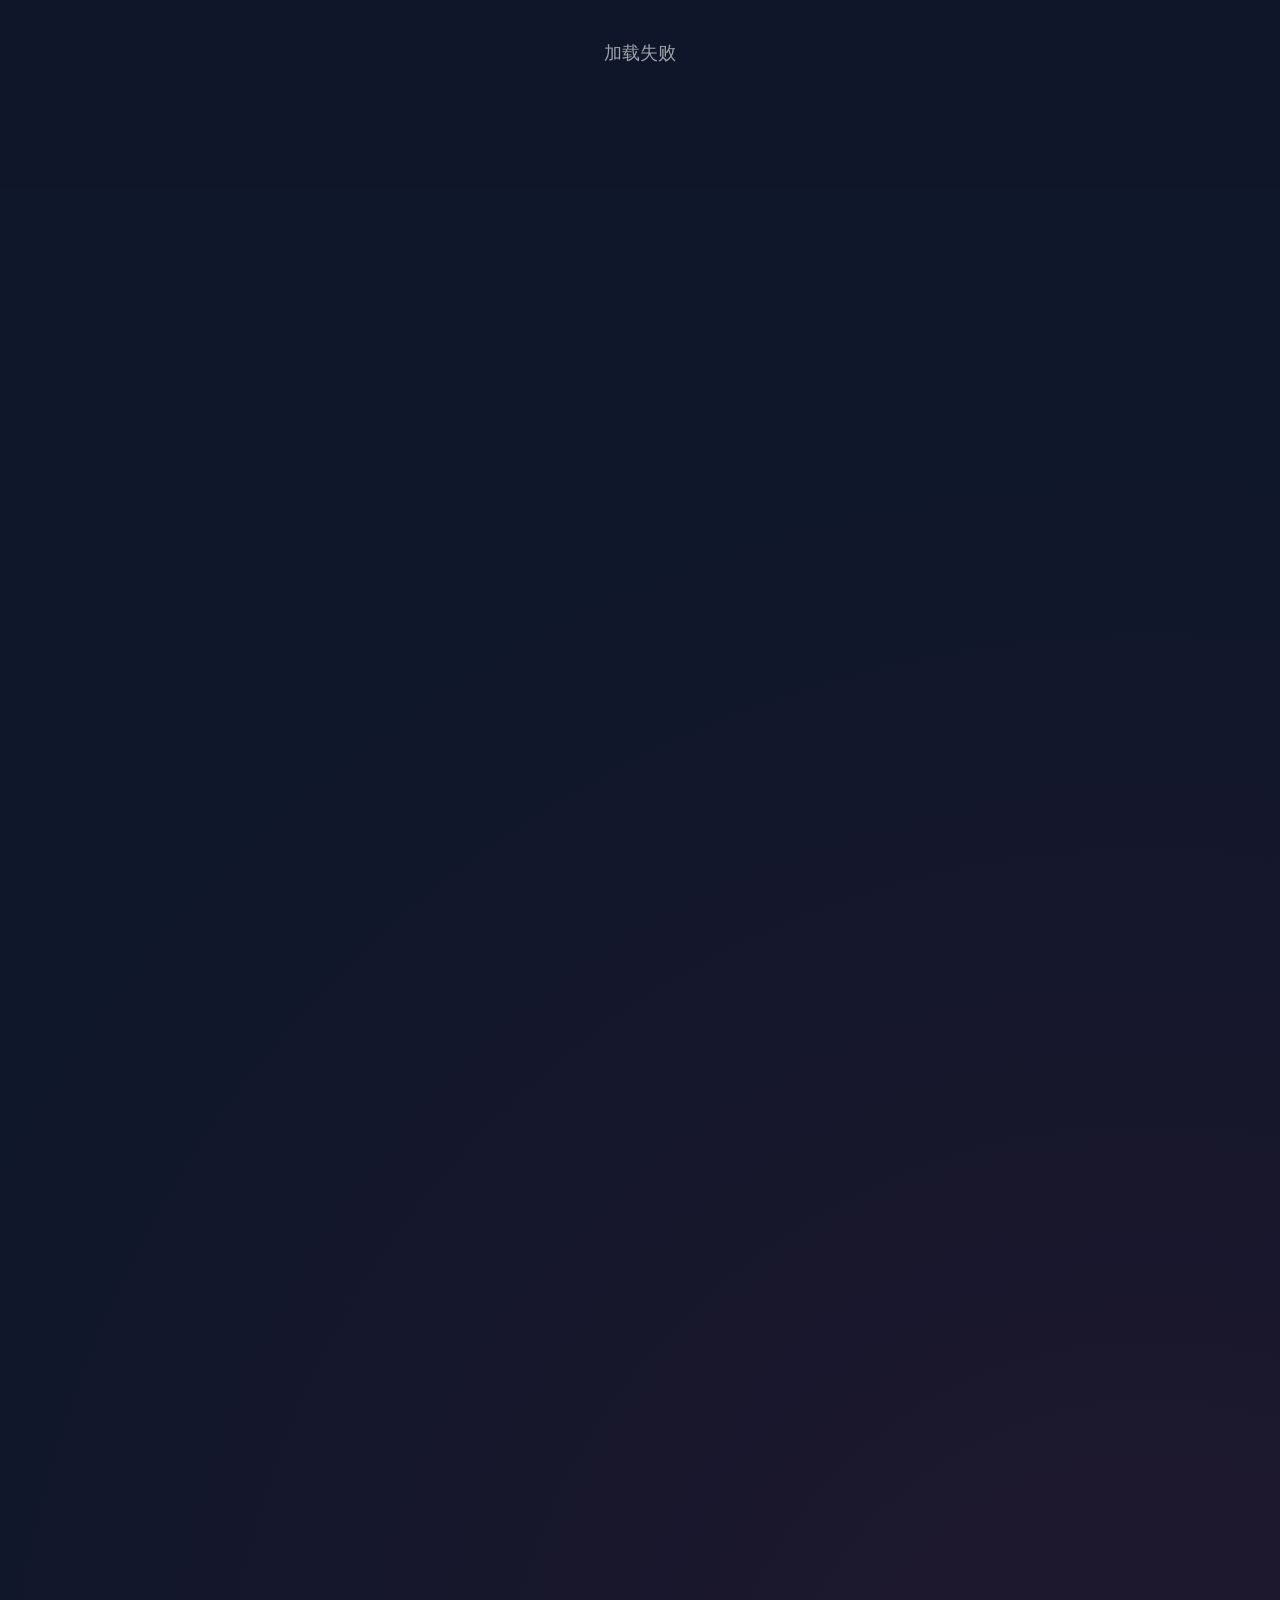
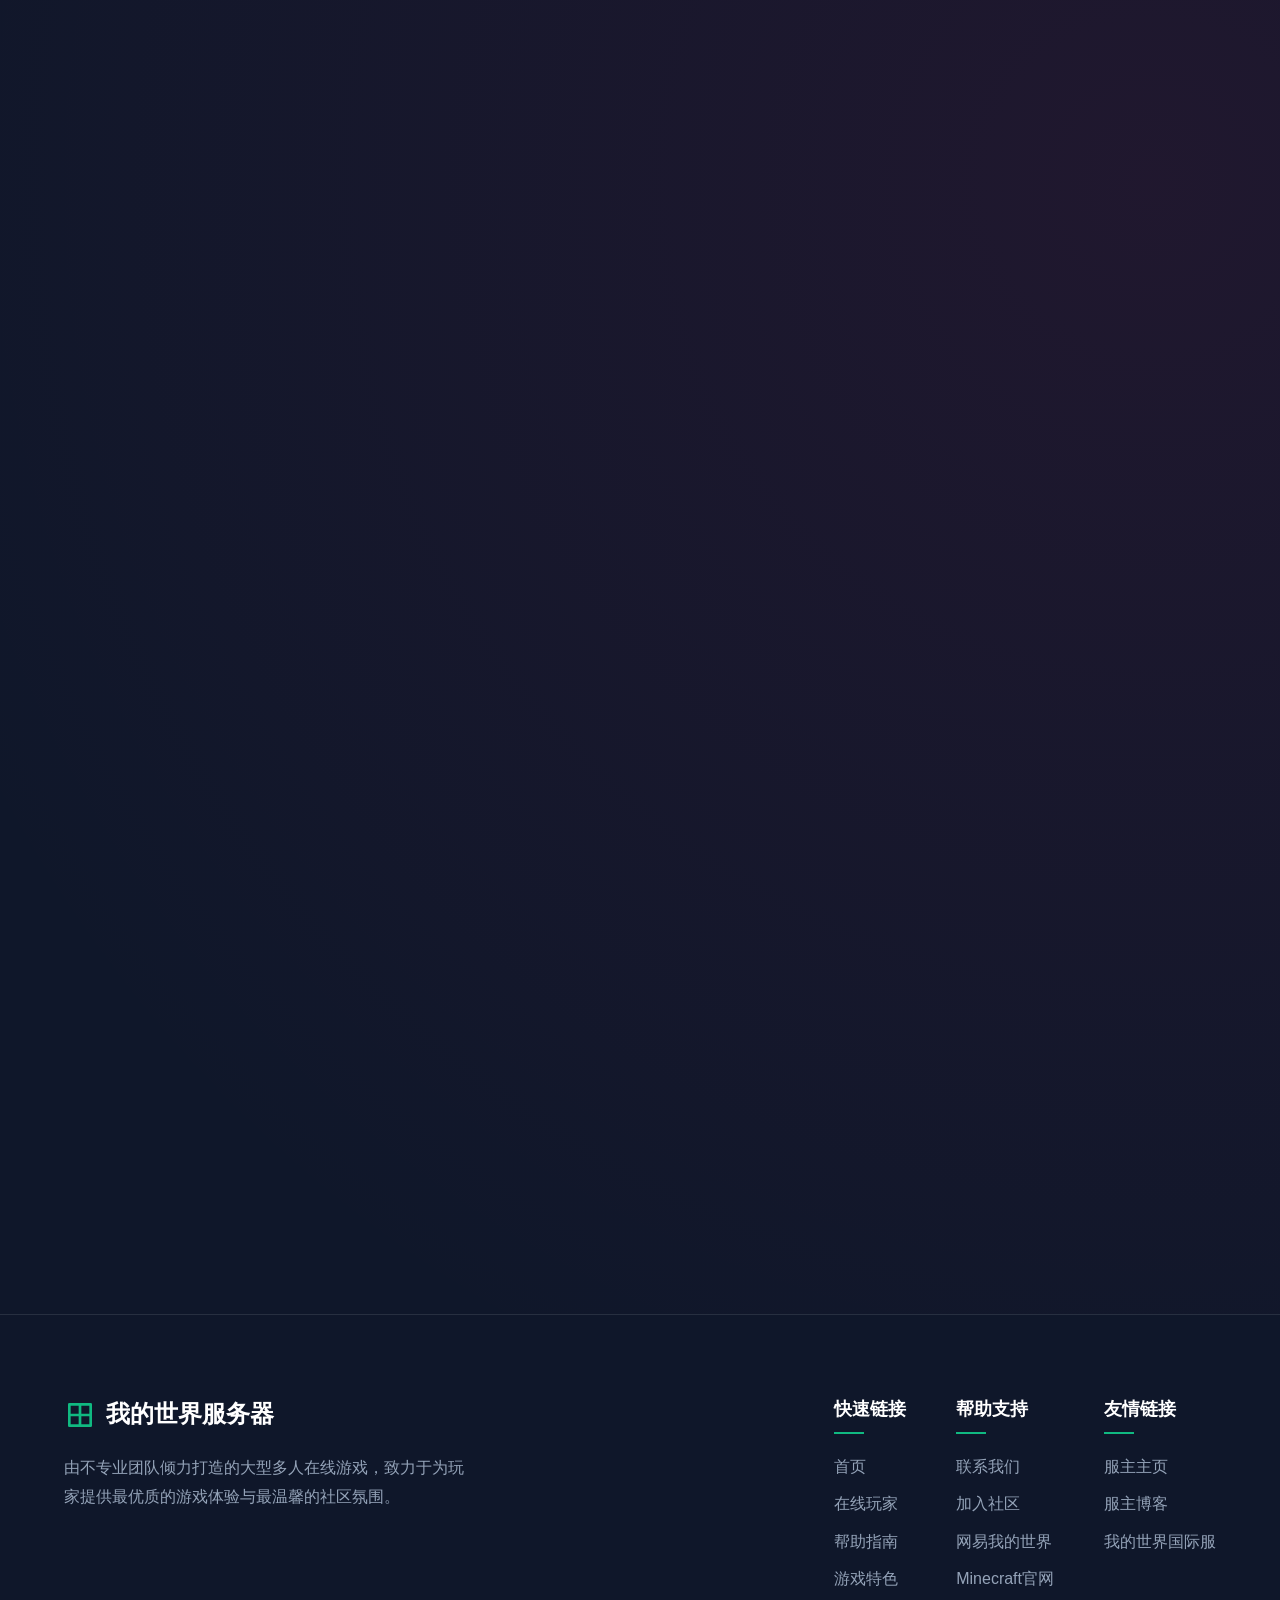
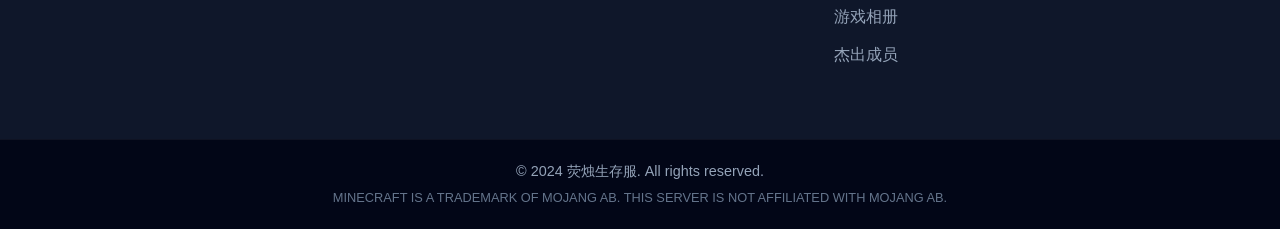
==== commit 1b07930b: "优化" ====
--- a/index.html
+++ b/index.html
@@ -75,10 +75,9 @@
                 <li><a href="#help-docs">帮助</a></li>
                 <li><a href="#features">特色</a></li>
                 <li><a href="#gallery">相册</a></li>
+                <li><a href="#world-map">地图</a></li>
+                <li><a href="#monitor">监控</a></li>
                 <li><a href="#team">团队</a></li>
-                <li><a href="#monitor">监控</a></li>
-                <li><a href="#plugins">插件</a></li>
-                <li><a href="#world-map">地图</a></li>
                 <li><a href="#community">社区</a></li>
                 <li><a href="#contact">联系</a></li>
                 <li><a href="javascript:void(0)" class="nav-register-btn" id="navRegisterBtn">登录/注册</a></li>
@@ -306,6 +305,35 @@
         </div>
     </section>
 
+    <!-- World Map Section (Pl3xMap) -->
+    <section id="world-map" class="map-section" data-bg="url('./png/wj_Narcissa_3.png')">
+        <div class="container">
+            <div class="section-header scroll-fade-up">
+                <h2 class="section-title">世界地图</h2>
+                <p class="section-subtitle">实时查看服务器地图，探索每一个角落</p>
+            </div>
+            <div class="map-container scroll-fade-up delay-200">
+                <iframe src="https://map.doulor.cn/" class="map-iframe" loading="lazy" title="世界地图" allow="geolocation *"></iframe>
+            </div>
+        </div>
+    </section>
+
+
+    <!-- Monitor Section -->
+    <section id="monitor" class="server-info-section" data-bg="url('./png/89ce487b74da31797c19a3dc4ffc0d79.jpg')">
+        <div class="container">
+            <div class="section-header scroll-fade-up">
+                <h2 class="section-title">服务器性能监控</h2>
+                <p class="section-subtitle">由 OPanel 面板实时提供的服务器性能数据</p>
+            </div>
+
+            <div class="monitor-grid" id="monitorGrid">
+                <div class="players-loading">加载中...</div>
+            </div>
+        </div>
+    </section>
+
+
     <!-- Server Team Section -->
     <section id="team" class="team-section" data-bg="url('./png/achXdg.jpg')">
         <div class="container">
@@ -367,49 +395,6 @@
                         <a href="#" class="team-contact-btn">联系我</a>
                     </div>
                 </div>
-            </div>
-        </div>
-    </section>
-
-
-
-    <!-- Monitor Section -->
-    <section id="monitor" class="server-info-section" data-bg="url('./png/background1.jpg')">
-        <div class="container">
-            <div class="section-header scroll-fade-up">
-                <h2 class="section-title">服务器性能监控</h2>
-                <p class="section-subtitle">由 OPanel 面板实时提供的服务器性能数据</p>
-            </div>
-
-            <div class="monitor-grid" id="monitorGrid">
-                <div class="players-loading">加载中...</div>
-            </div>
-        </div>
-    </section>
-
-    <!-- Plugins Section -->
-    <section id="plugins" class="server-info-section" data-bg="url('./png/background1.jpg')">
-        <div class="container">
-            <div class="section-header scroll-fade-up">
-                <h2 class="section-title">服务器插件</h2>
-                <p class="section-subtitle">由 OPanel 面板实时提供的服务器插件列表</p>
-            </div>
-
-            <div class="plugins-grid" id="pluginsGrid">
-                <div class="players-loading">加载中...</div>
-            </div>
-        </div>
-    </section>
-
-    <!-- World Map Section (Pl3xMap) -->
-    <section id="world-map" class="map-section" data-bg="url('./png/wj_Narcissa_3.png')">
-        <div class="container">
-            <div class="section-header scroll-fade-up">
-                <h2 class="section-title">世界地图</h2>
-                <p class="section-subtitle">实时查看服务器地图，探索每一个角落</p>
-            </div>
-            <div class="map-container scroll-fade-up delay-200">
-                <iframe src="https://map.doulor.cn/" class="map-iframe" loading="lazy" title="世界地图" allow="geolocation *"></iframe>
             </div>
         </div>
     </section>
@@ -477,7 +462,7 @@
                             </li>
                             <li>
                                 <span class="rule-icon">2</span>
-                                <span class="rule-text">标题请简明扼要，如“<strong>[Bug反馈]</strong> 交易系统金币丢失”。</span>
+                                <span class="rule-text">标题请简明扼要，如“<strong>[Bug反馈]</strong> 村民无法正常获取工作”。</span>
                             </li>
                             <li>
                                 <span class="rule-icon">3</span>
